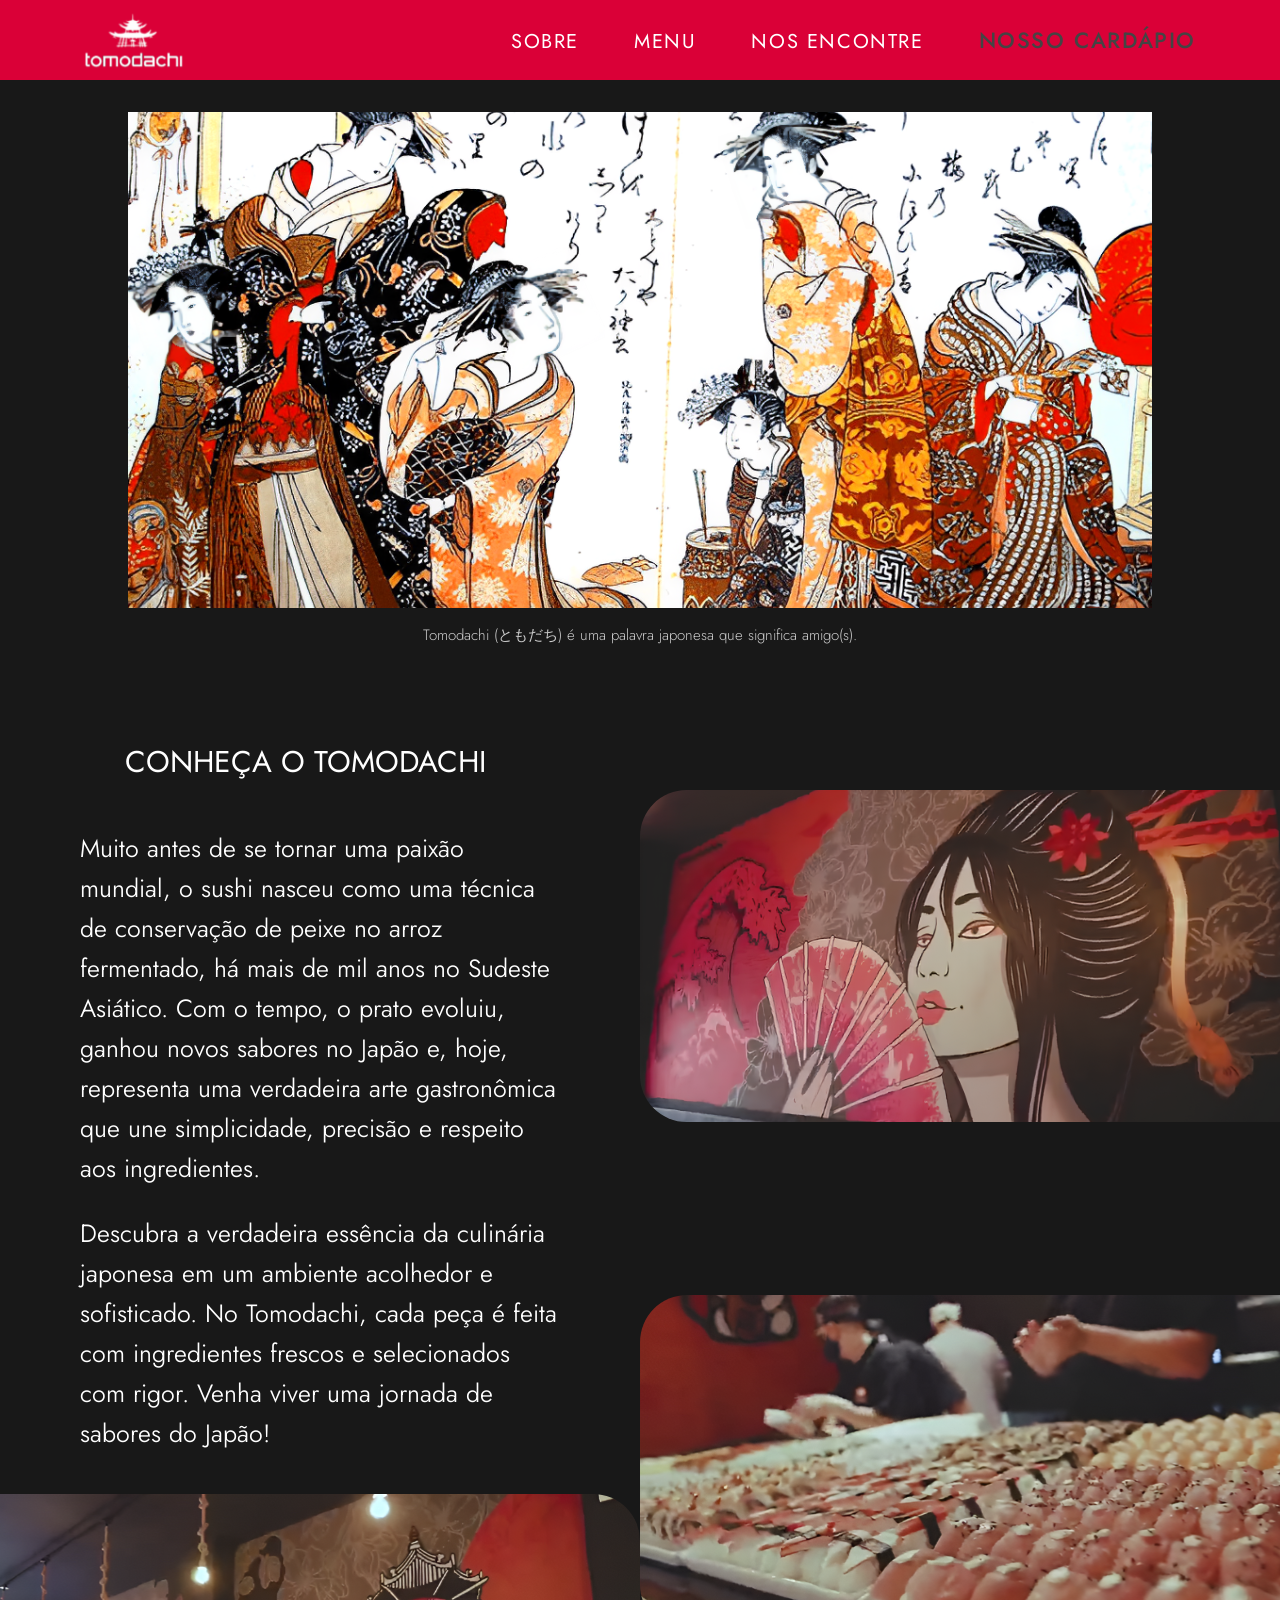
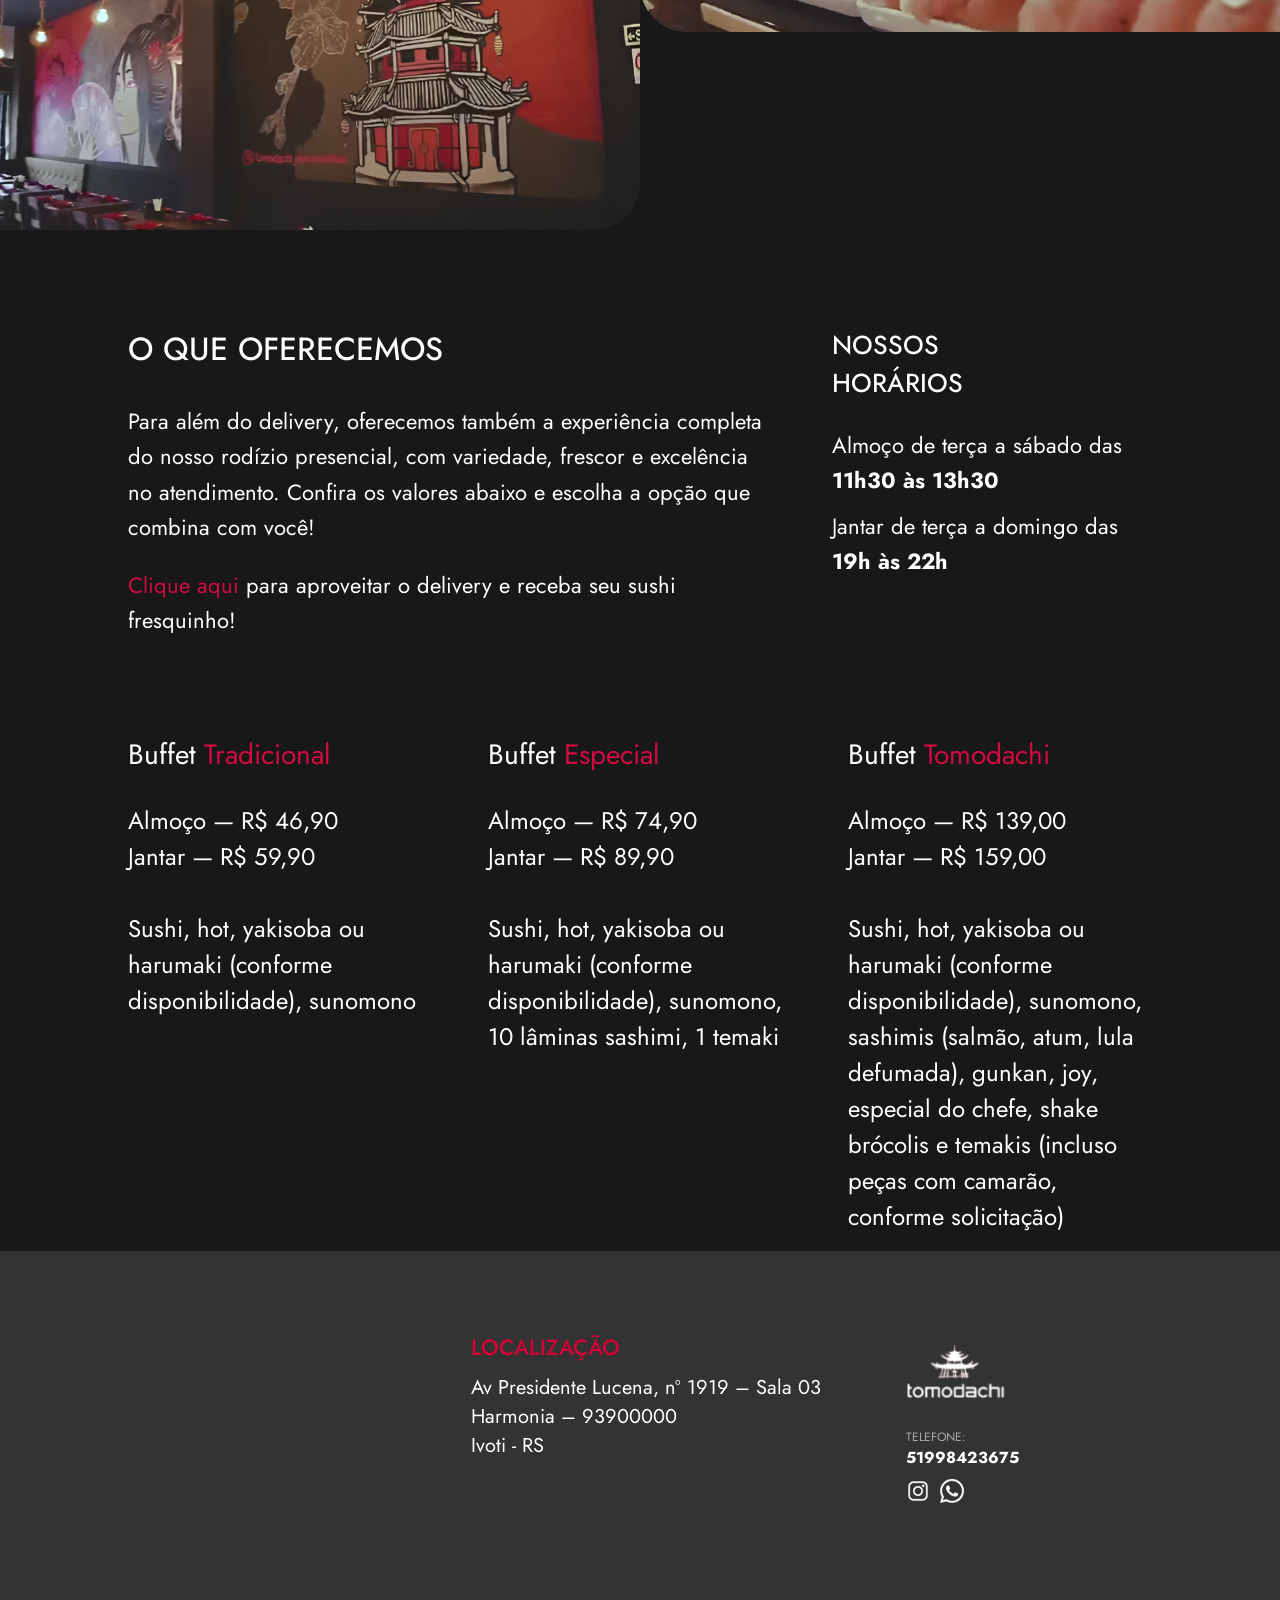
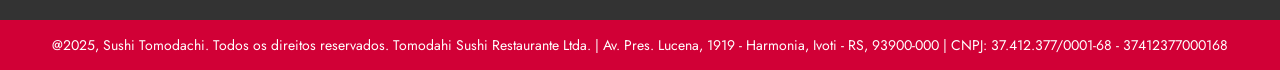
==== index.html @ acf90255 "Add files via upload" ====
<!DOCTYPE html>
<html lang="pt-br">
<head>
  <meta charset="UTF-8">
  <meta name="viewport" content="width=device-width, initial-scale=1.0">
  <title>Tomodachi</title>
  <link rel="stylesheet" href="styles/style.css">
  <link rel="stylesheet" href="styles/header.css">
  <link rel="stylesheet" href="styles/sobre..css">
  <link rel="stylesheet" href="styles/ofertas.css">
  <link rel="stylesheet" href="styles/buffet.css">
  <link rel="stylesheet" href="styles/footer.css">
  <link rel="stylesheet" href="styles/pedidos.css">
</head>

<body>

  <header class="topo">
    <div class="container-topo">
      <img src="assets/Group 1.svg" alt="Logo Tomodachi" class="logo-topo">
      <nav class="menu">
        <a class="menu__item" href="#sobre">SOBRE</a>
        <a class="menu__item" href="#menu">MENU</a>
        <a class="menu__item" href="#contato">NOS ENCONTRE</a>
        <a href="pedidos.html" class="pedido">NOSSO CARDÁPIO</a>
      </nav>
    </div>
  </header>

  <section class="imagem-central">
    <img src="assets/foto_inicial.svg" alt="Arte japonesa tradicional" class="imagem-central__imagem">
    <p class="legenda">Tomodachi (ともだち) é uma palavra japonesa que significa amigo(s).</p>
  </section>


  <section id="sobre" class="sobre">
    <div class="texto">
      <div class="sobre__texto">
        <h2 class="sobre__titulo">CONHEÇA O TOMODACHI</h2>
        <p class="sobre__texto__paragrafo">
          Muito antes de se tornar uma paixão mundial, o sushi nasceu como uma técnica de conservação de peixe
          no arroz fermentado, há mais de mil anos no Sudeste Asiático. Com o tempo, o prato evoluiu, ganhou
          novos sabores no Japão e, hoje, representa uma verdadeira arte gastronômica que une simplicidade,
          precisão e respeito aos ingredientes.
        </p>
        <p class="sobre__texto__paragrafo">
          Descubra a verdadeira essência da culinária japonesa em um ambiente acolhedor e sofisticado. No
          Tomodachi, cada peça é feita com ingredientes frescos e selecionados com rigor. Venha viver uma
          jornada de sabores do Japão!
        </p>
      </div>
      <img src="assets/foto_parede.svg" alt="Arte estrutura japonesa" class="texto__imagem">
    </div>

    <div class="imagens">
      <img src="assets/fotoparedemulher.svg" alt="Arte japonesa na parede" class="imagem-superior">
      <img src="assets/foto__sushi.svg" alt="Sushis sendo preparados" class="imagem-inferior">
    </div>
  </section>

  
  <section id="menu" class="ofertas">
    <div class="ofertas__container">
      <div class="oferecemos">
        <h2 class="ofertas__titulo">O QUE OFERECEMOS</h2>
        <p class="ofertas__texto">
          Para além do delivery, oferecemos também a experiência completa do nosso rodízio presencial, com variedade,
          frescor e excelência no atendimento. Confira os valores abaixo e escolha a opção que combina com você!
        </p>

      <br>
      <p class="ofertas__texto">  <a class="pedidos__introducao__texto__link" href="https://tomodachi.mandarpedido.com/mobile/home">Clique aqui</a> para aproveitar o delivery e receba seu sushi fresquinho!</p>
      </div>

      <div class="horarios">
        <h2 class="horarios__titulo">NOSSOS <br> HORÁRIOS</h2>
        <p class="horarios__texto">Almoço de terça a sábado das <strong>11h30 às 13h30</strong></p>
        <p class="horarios__texto">Jantar de terça a domingo das <strong>19h às 22h</strong></p>
      </div>
    </div>
  </section>

  <section class="section__buffets">
    <div class="buffets">
      <div class="buffet">
        <h3 class="buffet__titulo">Buffet <span class="destaque">Tradicional</span></h3>
        <p>Almoço — R$ 46,90<br>Jantar — R$ 59,90</p>
        <p class="descricao">
          Sushi, hot, yakisoba ou harumaki (conforme disponibilidade), sunomono
        </p>
      </div>

      <div class="buffet">
        <h3>Buffet <span class="destaque">Especial</span></h3>
        <p>Almoço — R$ 74,90<br>Jantar — R$ 89,90</p>
        <p class="descricao">
          Sushi, hot, yakisoba ou harumaki (conforme disponibilidade), sunomono, 10 lâminas sashimi, 1 temaki
        </p>
      </div>

      <div class="buffet">
        <h3>Buffet <span class="destaque">Tomodachi</span></h3>
        <p>Almoço — R$ 139,00<br>Jantar — R$ 159,00</p>
        <p class="descricao">
          Sushi, hot, yakisoba ou harumaki (conforme disponibilidade), sunomono, sashimis (salmão, atum, lula
          defumada), gunkan, joy, especial do chefe, shake brócolis e temakis (incluso peças com camarão, conforme
          solicitação)
        </p>
      </div>
    </div>
  </section>


  <footer id="contato" class="rodape">
    <div class="rodape-conteudo">
      <div class="mapa">
        <iframe src="https://www.google.com/maps/embed?pb=!1m14!1m8!1m3!1d1734.4315145844128!2d-51.163429897600764!3d-29.607667750081077!3m2!1i1024!2i768!4f13.1!3m3!1m2!1s0x9519453d069bb6f5%3A0xdf75c6a33bdf241f!2sTomodachi%20japanese%20food!5e0!3m2!1spt-BR!2sbr!4v1748306210337!5m2!1spt-BR!2sbr" width="291" height="291" style="border:0;" allowfullscreen="" loading="lazy" referrerpolicy="no-referrer-when-downgrade"></iframe>
      </div>

      <div class="endereco">
        <h2><span class="vermelho">LOCALIZAÇÃO</span></h2>
        <p>
          Av Presidente Lucena, nº 1919 – Sala 03<br>
          Harmonia – 93900000<br>
          Ivoti - RS
        </p>
      </div>

      <div class="contato">
        <img src="assets/Group 2-1.svg" alt="Logo Tomodachi" class="logo">
        <p class="telefone-label">TELEFONE:</p>
        <p class="telefone">51998423675</p>
        <div class="icones-sociais">
          <a href="https://www.instagram.com/tomodachijapanesefood/"><img src="assets/instagram-icon 1.svg" alt="Instagram" class="icone"></a>
          <a href=""><img src="assets/whatsapp-white-icon 1.svg" alt="WhatsApp" class="icone"></a>
        </div>
      </div>
    </div>
  </footer>

  <section class="rodape__header">
    <div class="rodape-final">
      <p>
        @2025, Sushi Tomodachi. Todos os direitos reservados.
        Tomodahi Sushi Restaurante Ltda. |
        Av. Pres. Lucena, 1919 - Harmonia, Ivoti - RS, 93900-000 |
        CNPJ: 37.412.377/0001-68 - 37412377000168
      </p>
    </div>
  </section>

  
  <script>
    (function () {
      const links = document.querySelectorAll('a[href^="#"]');
      const header = document.querySelector('header.topo');

      function getHeaderHeight() {
        return header ? header.offsetHeight : 0;
      }

      function smoothScrollTo(targetY, duration) {
        const startY = window.scrollY || window.pageYOffset;
        const distance = targetY - startY;
        const startTime = performance.now();

        function easeInOutCubic(t) {
          return t < 0.5 ? 4 * t * t * t : 1 - Math.pow(-2 * t + 2, 3) / 2;
        }

        function step(now) {
          const elapsed = now - startTime;
          const progress = Math.min(elapsed / duration, 1);
          const eased = easeInOutCubic(progress);
          window.scrollTo(0, startY + distance * eased);
          if (elapsed < duration) requestAnimationFrame(step);
        }

        requestAnimationFrame(step);
      }

      function scrollToHash(hash) {
        const el = document.querySelector(hash);
        if (!el) return;
        const offset = getHeaderHeight() + 8; // 8px de respiro
        const rectTop = el.getBoundingClientRect().top;
        const targetY = rectTop + window.scrollY - offset;
        smoothScrollTo(targetY, 1200); // 1000ms
      }

      links.forEach(link => {
        link.addEventListener('click', (e) => {
          const hash = link.getAttribute('href');
          if (!hash || hash === '#') return;
          e.preventDefault();
          scrollToHash(hash);
          // Atualiza a hash sem pular instantaneamente
          history.pushState(null, '', hash);
        });
      });

      // Se a página abrir com hash na URL, faz scroll suave após carregar
      if (location.hash) {
        window.addEventListener('load', () => scrollToHash(location.hash));
      }
    })();
  </script>

</body>
</html>
---- styles/style.css ----
@import url('https://fonts.googleapis.com/css2?family=Josefin+Sans:ital,wght@0,100..700;1,100..700&family=Jost:ital,wght@0,100..900;1,100..900&family=Krona+One&display=swap');

:root {
   --fonte__principal: "Jost", sans-serif;
   --fonte__secundaria: "Josefin Sans", sans-serif;
}

* {
    margin: 0;
    padding: 0;
}

body {
    background-color: 
    #181818;
    color: white;
    font-family: var(--fonte__principal);
}
---- styles/header.css ----
.topo {
  background-color: #DA0037;
  padding: 10px 20px;
  position: sticky;
  top: 0;
  z-index: 1000;
}

.container-topo {
  display: flex;
  justify-content: space-between;
  align-items: center;
  margin: 0 4em 0 4em;
}

.logo-topo {
  width: 100px;
}

 .menu__item {
  color: white;
  margin-left: 50px;
  text-decoration: none;
  font-weight: 400;
  transition: color 0.3s;
  font-size: 20px;
  font-weight: 400;
  letter-spacing: 0.1rem;
}

.menu a:hover {
  color: black;
}

.pedido {
  color: #444444;
    margin-left: 50px;
  text-decoration: none;
  font-weight: 400;
  transition: color 0.3s;
  font-size: 22px;
  font-weight: 500;
  letter-spacing: 0.1rem;
}


.imagem-central__imagem {
  max-width: 80%;
  height: auto;

  

 
}

.imagem-central {
  text-align: center;
  margin-top: 2em;
}


.legenda {
  color: #ccc;
  font-size: 15px;
  margin-top: 10px;
  text-align: center;
  font-weight: 300;
}
---- styles/sobre..css ----
.sobre {
  display: flex;
  margin: 4em 0 3em 0;
}

.texto {
 
  display: flex;
  flex-direction: column;
}

.sobre__titulo {
  font-size: 30px;
  margin-bottom: 20px;
  font-size: 30px;
  font-weight: 400;
  margin: 1em 0 1.5em 1.5em;

}

.sobre__texto__paragrafo {
  font-size: 25px;
  line-height: 1.6;
  margin-bottom: 16px;
  font-weight: 350;
  margin: 0 2em 1em 0;

}

.sobre__texto {
   margin: 0 2em 1em 5em;
}

.texto__imagem {
  margin-left: 0;
  max-width: 40em;
}

.imagens {
  max-width: 40em;
  display: flex;
  flex-direction: column;
  gap: 10.8em;
  margin-top: 5em;
}
---- styles/ofertas.css ----
.ofertas {
  margin: 6em 8em 1em 8em;
}

.ofertas__container {
  display: flex;
  justify-content: space-between;
  align-items: flex-start;
  gap: 4em;
}

.oferecemos {
  flex: 2;
}

.ofertas__titulo {
  font-size: 32px;
  font-weight: 450;
  margin-bottom: 1em;
}

.ofertas__texto {
  font-size: 22px;
  line-height: 1.6;
  font-weight: 400;
  margin: 0;
}

.horarios {
  flex: 1;
  text-align: left;
}

.horarios__titulo {
  font-size: 26px;
  font-weight: 450;
  margin-bottom: 1em;
}

.horarios__texto {
  font-size: 22px;
  line-height: 1.6;
  font-weight: 400;
  margin: 0 0 10px 0;
}

.horarios__texto strong {
  font-weight: 700;
}
---- styles/buffet.css ----
.section__buffets {
margin: 6em 8em 1em 8em;
}

.buffets {
  display: flex;
  flex-wrap: wrap;
  gap: 3.5em;
  margin-top: 2em;
}

.buffet {
  flex: 1 1 250px;
}

.buffet h3 {
  font-size: 28px;
  font-family: var(--fonte__principal);
  font-weight: 400;
  margin-bottom: 1em;

}

.destaque {
  color: #d10a40;
}

.buffet p {
  font-size: 24px;
  line-height: 1.5;
}

.descricao {
  margin-top: 1.5em;
  font-size: 24px;
}
---- styles/footer.css ----
.rodape {
  background-color: #333;
  color: white;
  padding: 40px 20px 0;
}

.rodape-conteudo {
  display: flex;
  flex-wrap: wrap;
  justify-content: space-around;
  align-items: flex-start;
  gap: 40px;
  text-align: center;
}

.mapa {
 margin: 0 0 2em 5em;
  
}

.endereco, .contato {
  flex: 1 1 200px;
  text-align: left;
  margin: 2em 0 0 2em;
  font-size: 20px;
  font-weight: 400;
}

.endereco h2 {
  color: #d10036;
  font-size: 22px;
  margin-bottom: 10px;
  font-weight: 500;
}

.logo {
  width: 100px;
  margin: 10px 0;
}

.telefone-label {
  font-size: 12px;
  color: #aaa;
  margin-top: 10px;
}

.telefone {
  font-size: 16px;
  font-weight: bold;
  margin-bottom: 10px;
}

.icones-sociais {
  display: flex;
  gap: 10px;
}

.icone {
  width: 24px;
  height: 24px;
}

.rodape-final {
  background-color: #d10036;
  color: white;
  text-align: center;
  padding: 15px 10px;
  font-size: 14px;
  text-decoration: none;
}
---- styles/pedidos.css ----
.pedidos__titulo {
    font-weight: 400;
    text-align: center;
}

.pedidos__introducao {
margin: 11em 10em 10em 10em;
  display: flex;
    justify-content: center;
    gap: 3em;
    flex-direction: column;
}

.pedidos__introducao__texto {
    font-weight: 350;
    font-size: 30px;
    margin: auto;
    text-decoration: none;
   
}

.pedidos__introducao__texto__link {
  text-decoration: none;
  color:#d10a40;
}

.cardapio {
  padding: em 2em;

  color: white;
  text-align: center;
}

.cardapio__titulo {
  font-size: 48px;
  margin-bottom: 1.5em;
  font-family: var(--fonte__secundaria);
  font-weight: 400;
  margin-top: 2.3em;
}

.cardapio__lista {
  display: flex;
  flex-wrap: wrap;
  gap: 2em;
  justify-content: center;
}

.cardapio__item {
  background-color: #1c1c1c;
  border-radius: 12px;
  padding: 1.5em;
  max-width: 225px;

  transition: transform 0.3s ease;
}

.cardapio__item:hover {
  transform: scale(1.05);
}

.cardapio__item img {
  width: 100%;
  border-radius: 8px;
  margin-bottom: 1em;
}

.cardapio__item h3 {
  margin: 0.5em 0;
  font-size: 1em;
  font-weight: 400;
  text-transform: uppercase;

}

.cardapio__item p {
  font-size: 0.95em;
  color: #ccc;
  margin-bottom: 1em;
}


.cardapio__preco {
    font-size: 1.5em;
    font-weight: 400;
}

.botao-ver-mais {
  display: block;
  margin: 2em auto;
  padding: 0.75rem 1.5rem;
  background-color: #e63946;
  color: white;
  border: none;
  font-size: 40px;
  font-family: var(--fonte__secundaria);
  font-weight: 400;
  border-radius: 8px;
  cursor: pointer;
  transition: background-color 0.3s ease;
}

.botao-ver-mais:hover {
  background-color: #d62839;
}

.ver-mais {
  flex-wrap: wrap;
  gap: 1rem;
}

.overlay {
  position: fixed;
  top: 0;
  left: 0;
  width: 100%;
  height: 100%;
  background-color: rgba(20, 20, 20, 0.9);
  display: flex;
  justify-content: center;
  align-items: center;
  z-index: 999;
}

.overlay.hidden {
  display: none;
}

.overlay__content {
  background: #000;
  padding: 2em;
  border-radius: 20px;
  text-align: center;
  width: 320px;
  position: relative;
}

.overlay__fechar {
  position: absolute;
  top: 1em;
  left: 1em;
  background: none;
  border: none;
  color: white;
  font-size: 1.5em;
  cursor: pointer;
}

.overlay__imagem {
  width: 200px;
  margin-bottom: 1em;
}

.overlay__titulo {
  font-size: 1.5em;
  color: white;
  margin-bottom: 0.5em;
}

.overlay__descricao {
  color: #ff4a6c;
  margin-bottom: 1.5em;
}

.overlay__quantidade {
  display: flex;
  justify-content: center;
  align-items: center;
  gap: 1em;
  margin-bottom: 1em;
}

.overlay__quantidade button {
  background-color: #e63946;
  border: none;
  padding: 0.4em 0.8em;
  color: white;
  font-size: 1.3em;
  border-radius: 8px;
  cursor: pointer;
}

.overlay__preco {
  font-size: 1.4em;
  margin-bottom: 1em;
  color: white;
}

.overlay__inserir {
  padding: 0.75em 2em;
  background-color: white;
  color: black;
  border: none;
  border-radius: 8px;
  cursor: pointer;
  font-size: 1.1em;
}
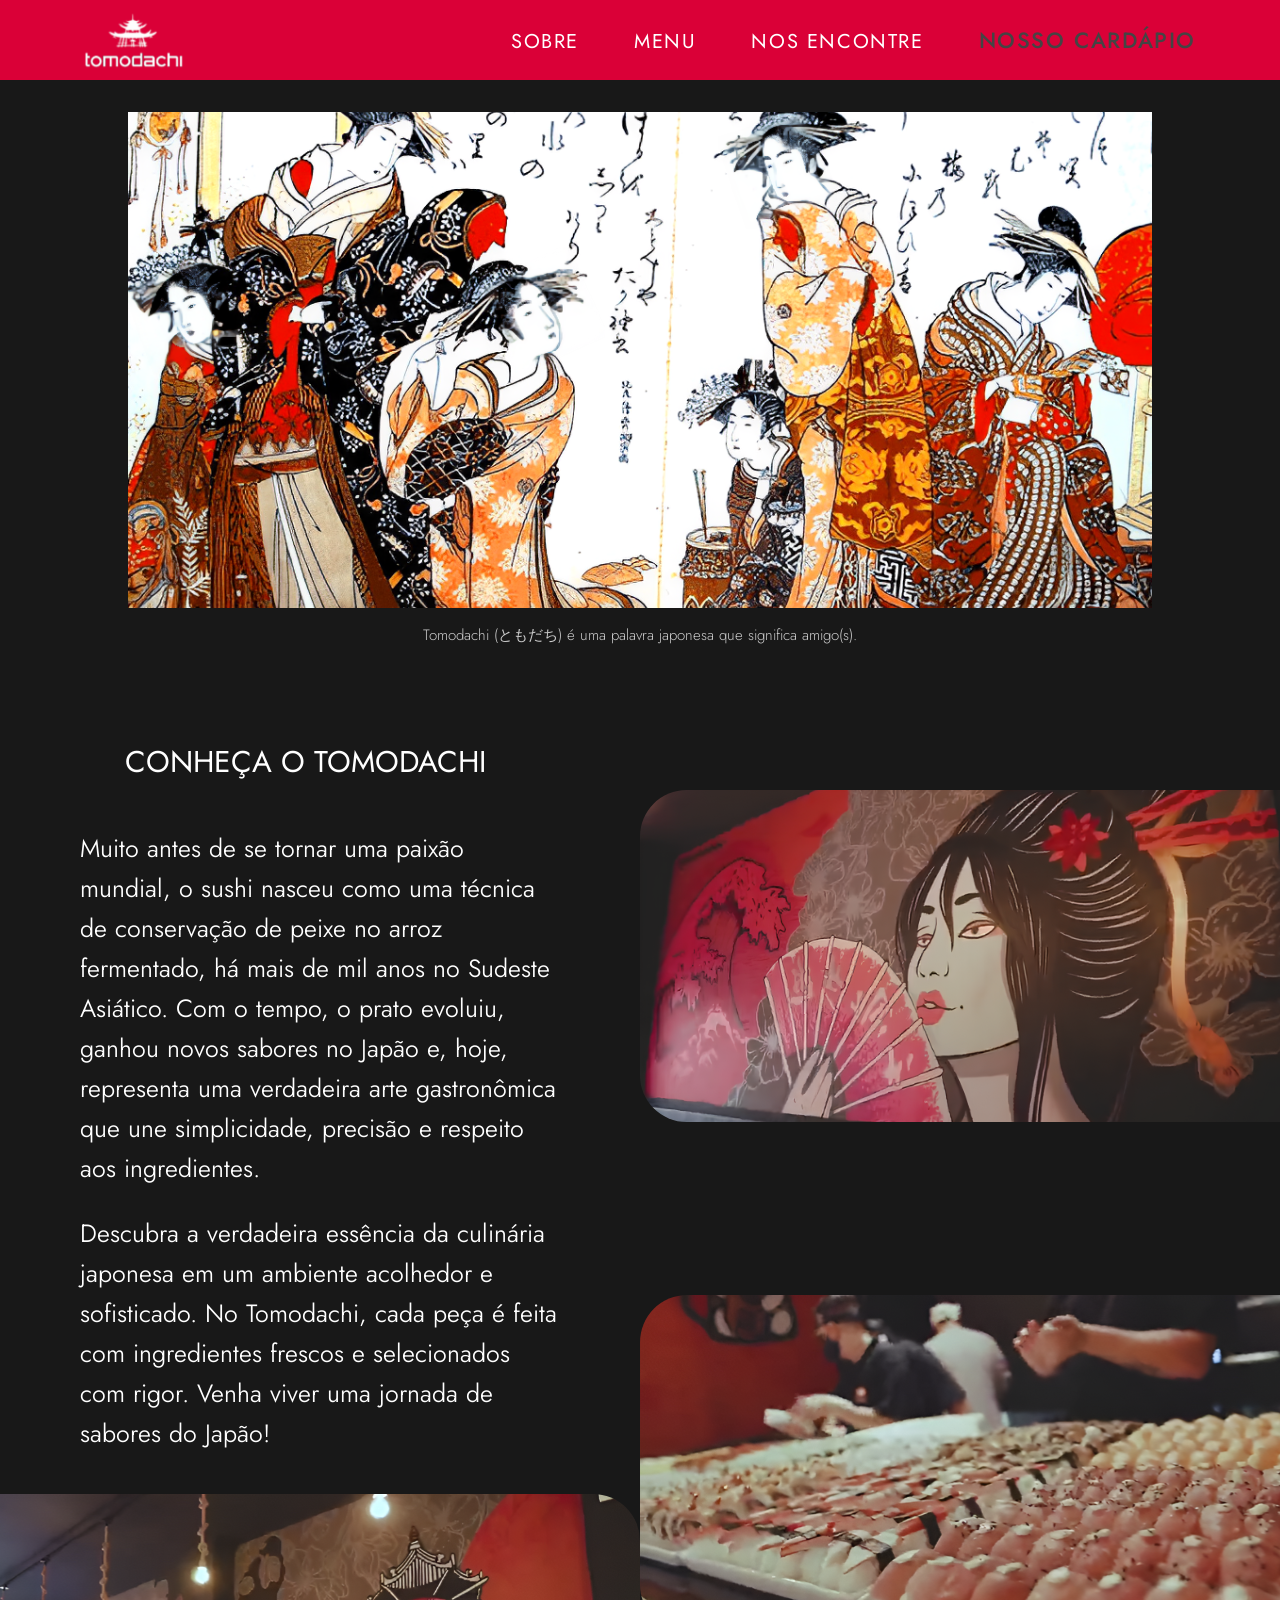
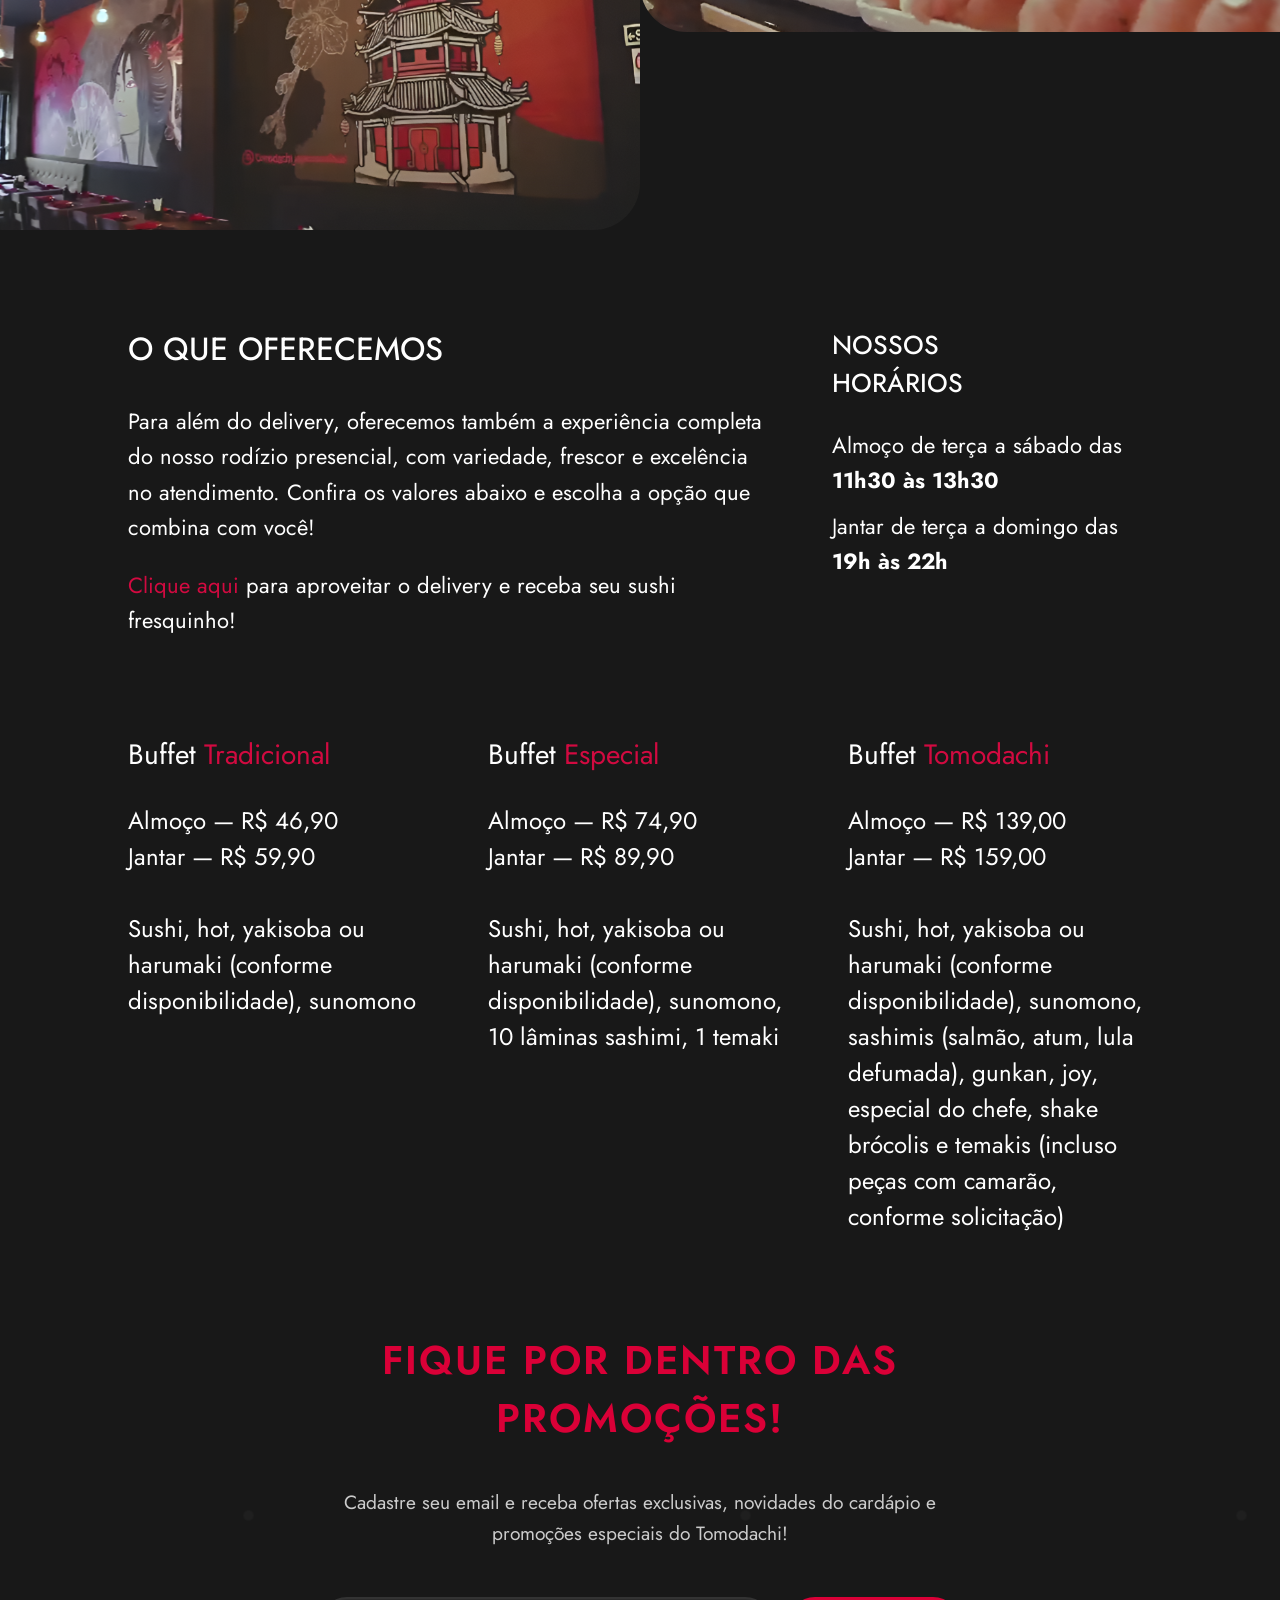
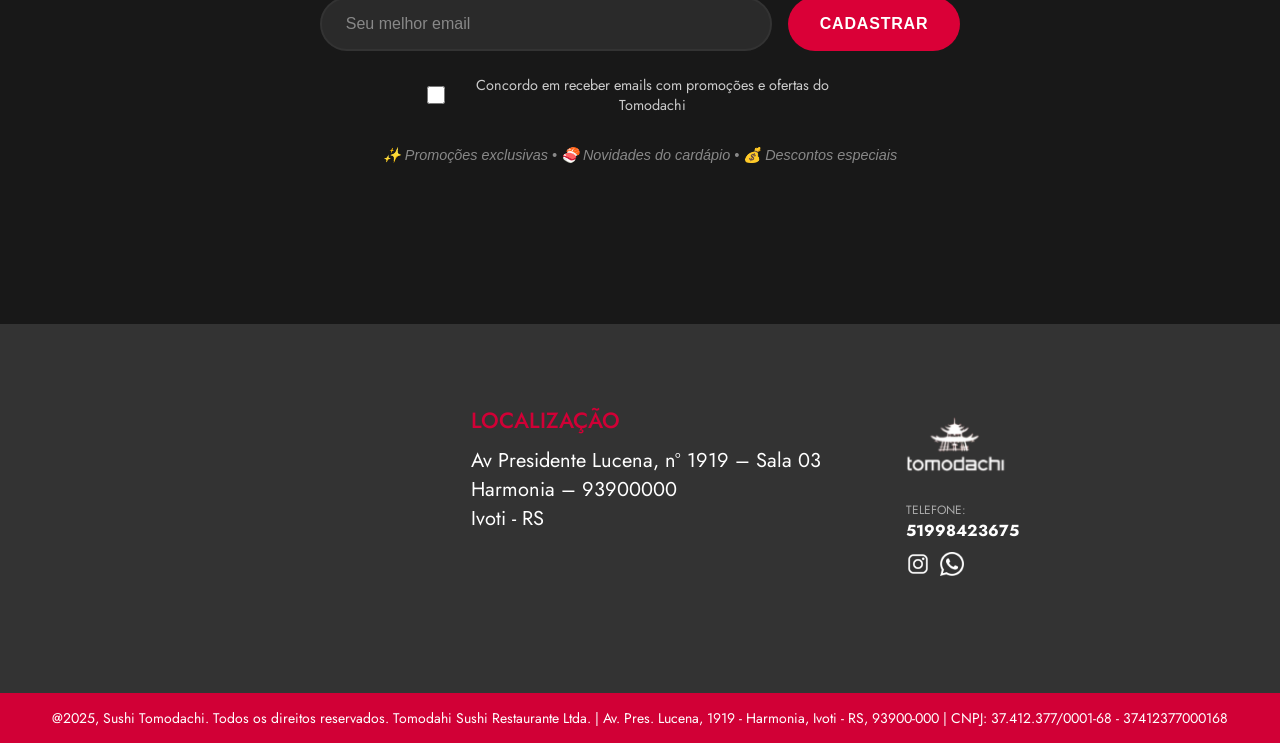
==== commit 94d16745: "Add files via upload" ====
--- a/index.html
+++ b/index.html
@@ -11,6 +11,7 @@
   <link rel="stylesheet" href="styles/buffet.css">
   <link rel="stylesheet" href="styles/footer.css">
   <link rel="stylesheet" href="styles/pedidos.css">
+  <link rel="stylesheet" href="styles/newsletter.css">
 </head>
 
 <body>
@@ -105,6 +106,43 @@
           Sushi, hot, yakisoba ou harumaki (conforme disponibilidade), sunomono, sashimis (salmão, atum, lula
           defumada), gunkan, joy, especial do chefe, shake brócolis e temakis (incluso peças com camarão, conforme
           solicitação)
+        </p>
+      </div>
+    </div>
+  </section>
+
+
+  <section class="newsletter">
+    <div class="newsletter__container">
+      <div class="newsletter__content">
+        <h2 class="newsletter__titulo">FIQUE POR DENTRO DAS PROMOÇÕES!</h2>
+        <p class="newsletter__descricao">
+          Cadastre seu email e receba ofertas exclusivas, novidades do cardápio e promoções especiais do Tomodachi!
+        </p>
+        <form class="newsletter__form" id="newsletterForm">
+          <div class="newsletter__input-group">
+            <input 
+              type="email" 
+              class="newsletter__input" 
+              placeholder="Seu melhor email" 
+              required
+              id="newsletterEmail"
+            >
+            <button type="submit" class="newsletter__button">
+              <span class="newsletter__button-text">CADASTRAR</span>
+            </button>
+          </div>
+          <div class="newsletter__checkbox-group">
+            <label class="newsletter__checkbox-label">
+              <input type="checkbox" class="newsletter__checkbox" required>
+              <span class="newsletter__checkbox-text">
+                Concordo em receber emails com promoções e ofertas do Tomodachi
+              </span>
+            </label>
+          </div>
+        </form>
+        <p class="newsletter__info">
+          ✨ Promoções exclusivas • 🍣 Novidades do cardápio • 💰 Descontos especiais
         </p>
       </div>
     </div>
@@ -204,6 +242,75 @@
         window.addEventListener('load', () => scrollToHash(location.hash));
       }
     })();
+
+    // Funcionalidade da Newsletter
+    document.addEventListener('DOMContentLoaded', function() {
+      const newsletterForm = document.getElementById('newsletterForm');
+      const newsletterEmail = document.getElementById('newsletterEmail');
+      const newsletterButton = document.querySelector('.newsletter__button');
+
+      if (newsletterForm) {
+        newsletterForm.addEventListener('submit', function(e) {
+          e.preventDefault();
+          
+          const email = newsletterEmail.value.trim();
+          const checkbox = document.querySelector('.newsletter__checkbox');
+          
+          // Validação básica
+          if (!email || !isValidEmail(email)) {
+            showMessage('Por favor, insira um email válido.', 'error');
+            return;
+          }
+          
+          if (!checkbox.checked) {
+            showMessage('Por favor, aceite receber emails com promoções.', 'error');
+            return;
+          }
+          
+          // Simula envio (aqui você pode integrar com seu backend)
+          newsletterButton.disabled = true;
+          newsletterButton.innerHTML = '<span class="newsletter__button-text">ENVIANDO...</span>';
+          
+          setTimeout(() => {
+            showMessage('Email cadastrado com sucesso! Você receberá nossas promoções em breve.', 'success');
+            newsletterForm.reset();
+            newsletterButton.disabled = false;
+            newsletterButton.innerHTML = '<span class="newsletter__button-text">CADASTRAR</span>';
+          }, 2000);
+        });
+      }
+      
+      // Validação de email
+      function isValidEmail(email) {
+        const emailRegex = /^[^\s@]+@[^\s@]+\.[^\s@]+$/;
+        return emailRegex.test(email);
+      }
+      
+      // Função para mostrar mensagens
+      function showMessage(message, type) {
+        // Remove mensagens anteriores
+        const existingMessage = document.querySelector('.newsletter__message');
+        if (existingMessage) {
+          existingMessage.remove();
+        }
+        
+        // Cria nova mensagem
+        const messageDiv = document.createElement('div');
+        messageDiv.className = `newsletter__message newsletter__message--${type}`;
+        messageDiv.textContent = message;
+        
+        // Insere após o formulário
+        const form = document.querySelector('.newsletter__form');
+        form.parentNode.insertBefore(messageDiv, form.nextSibling);
+        
+        // Remove a mensagem após 5 segundos
+        setTimeout(() => {
+          if (messageDiv.parentNode) {
+            messageDiv.remove();
+          }
+        }, 5000);
+      }
+    });
   </script>
 
 </body>
--- a/styles/header.css
+++ b/styles/header.css
@@ -65,4 +65,135 @@
   margin-top: 10px;
   text-align: center;
   font-weight: 300;
-}+}
+
+/* Responsividade para tablets (768px - 1024px) */
+@media screen and (max-width: 1024px) {
+  .container-topo {
+    margin: 0 2em 0 2em;
+  }
+  
+  .menu__item {
+    margin-left: 30px;
+    font-size: 18px;
+  }
+  
+  .pedido {
+    margin-left: 30px;
+    font-size: 20px;
+  }
+  
+  .imagem-central__imagem {
+    max-width: 90%;
+  }
+}
+
+/* Responsividade para dispositivos móveis grandes (481px - 767px) */
+@media screen and (max-width: 767px) {
+  .topo {
+    padding: 8px 15px;
+  }
+  
+  .container-topo {
+    margin: 0 1em 0 1em;
+    flex-direction: column;
+    gap: 15px;
+  }
+  
+  .logo-topo {
+    width: 80px;
+  }
+  
+  .menu {
+    display: flex;
+    gap: 20px;
+    flex-wrap: wrap;
+    justify-content: center;
+  }
+  
+  .menu__item {
+    margin-left: 0;
+    font-size: 16px;
+  }
+  
+  .pedido {
+    margin-left: 0;
+    font-size: 18px;
+  }
+  
+  .imagem-central__imagem {
+    max-width: 95%;
+  }
+  
+  .imagem-central {
+    margin-top: 1.5em;
+  }
+}
+
+/* Responsividade para dispositivos móveis pequenos (até 480px) */
+@media screen and (max-width: 480px) {
+  .topo {
+    padding: 6px 10px;
+  }
+  
+  .container-topo {
+    margin: 0 0.5em 0 0.5em;
+    gap: 10px;
+  }
+  
+  .logo-topo {
+    width: 70px;
+  }
+  
+  .menu {
+    gap: 15px;
+  }
+  
+  .menu__item {
+    font-size: 14px;
+  }
+  
+  .pedido {
+    font-size: 16px;
+  }
+  
+  .imagem-central__imagem {
+    max-width: 100%;
+  }
+  
+  .imagem-central {
+    margin-top: 1em;
+  }
+  
+  .legenda {
+    font-size: 13px;
+  }
+}
+
+/* Responsividade para telas muito pequenas (até 320px) */
+@media screen and (max-width: 320px) {
+  .container-topo {
+    margin: 0 0.3em 0 0.3em;
+  }
+  
+  .logo-topo {
+    width: 60px;
+  }
+  
+  .menu {
+    gap: 10px;
+  }
+  
+  .menu__item {
+    font-size: 12px;
+  }
+  
+  .pedido {
+    font-size: 14px;
+  }
+  
+  .legenda {
+    font-size: 12px;
+  }
+}
+
--- a/styles/sobre..css
+++ b/styles/sobre..css
@@ -44,3 +44,128 @@
   margin-top: 5em;
 }
 
+/* Responsividade para tablets (768px - 1024px) */
+@media screen and (max-width: 1024px) {
+  .sobre {
+    margin: 3em 0 2em 0;
+    flex-direction: column;
+    align-items: center;
+  }
+  
+  .sobre__titulo {
+    font-size: 28px;
+    margin: 0.8em 0 1.2em 0;
+    text-align: center;
+  }
+  
+  .sobre__texto__paragrafo {
+    font-size: 22px;
+    margin: 0 1.5em 0.8em 0;
+  }
+  
+  .sobre__texto {
+    margin: 0 1.5em 0.8em 2em;
+  }
+  
+  .texto__imagem {
+    max-width: 35em;
+    margin: 0 auto;
+  }
+  
+  .imagens {
+    max-width: 35em;
+    gap: 8em;
+    margin-top: 3em;
+  }
+}
+
+/* Responsividade para dispositivos móveis grandes (481px - 767px) */
+@media screen and (max-width: 767px) {
+  .sobre {
+    margin: 2em 0 1.5em 0;
+    padding: 0 1em;
+  }
+  
+  .sobre__titulo {
+    font-size: 24px;
+    margin: 0.6em 0 1em 0;
+    text-align: center;
+  }
+  
+  .sobre__texto__paragrafo {
+    font-size: 18px;
+    margin: 0 1em 0.6em 0;
+    text-align: center;
+  }
+  
+  .sobre__texto {
+    margin: 0 1em 0.6em 1em;
+  }
+  
+  .texto__imagem {
+    max-width: 100%;
+    margin: 0 auto;
+  }
+  
+  .imagens {
+    max-width: 100%;
+    gap: 5em;
+    margin-top: 2em;
+  }
+}
+
+/* Responsividade para dispositivos móveis pequenos (até 480px) */
+@media screen and (max-width: 480px) {
+  .sobre {
+    margin: 1.5em 0 1em 0;
+    padding: 0 0.5em;
+  }
+  
+  .sobre__titulo {
+    font-size: 20px;
+    margin: 0.5em 0 0.8em 0;
+  }
+  
+  .sobre__texto__paragrafo {
+    font-size: 16px;
+    margin: 0 0.5em 0.5em 0;
+    line-height: 1.5;
+  }
+  
+  .sobre__texto {
+    margin: 0 0.5em 0.5em 0.5em;
+  }
+  
+  .imagens {
+    gap: 3em;
+    margin-top: 1.5em;
+  }
+}
+
+/* Responsividade para telas muito pequenas (até 320px) */
+@media screen and (max-width: 320px) {
+  .sobre {
+    margin: 1em 0 0.8em 0;
+    padding: 0 0.3em;
+  }
+  
+  .sobre__titulo {
+    font-size: 18px;
+    margin: 0.4em 0 0.6em 0;
+  }
+  
+  .sobre__texto__paragrafo {
+    font-size: 14px;
+    margin: 0 0.3em 0.4em 0;
+  }
+  
+  .sobre__texto {
+    margin: 0 0.3em 0.4em 0.3em;
+  }
+  
+  .imagens {
+    gap: 2em;
+    margin-top: 1em;
+  }
+}
+
--- a/styles/ofertas.css
+++ b/styles/ofertas.css
@@ -47,3 +47,132 @@
 .horarios__texto strong {
   font-weight: 700;
 }
+
+/* Responsividade para tablets (768px - 1024px) */
+@media screen and (max-width: 1024px) {
+  .ofertas {
+    margin: 5em 5em 1em 5em;
+  }
+  
+  .ofertas__container {
+    gap: 3em;
+  }
+  
+  .ofertas__titulo {
+    font-size: 28px;
+  }
+  
+  .ofertas__texto {
+    font-size: 20px;
+  }
+  
+  .horarios__titulo {
+    font-size: 24px;
+  }
+  
+  .horarios__texto {
+    font-size: 20px;
+  }
+}
+
+/* Responsividade para dispositivos móveis grandes (481px - 767px) */
+@media screen and (max-width: 767px) {
+  .ofertas {
+    margin: 4em 3em 1em 3em;
+  }
+  
+  .ofertas__container {
+    flex-direction: column;
+    gap: 2.5em;
+    align-items: center;
+    text-align: center;
+  }
+  
+  .oferecemos {
+    flex: 1;
+    text-align: center;
+  }
+  
+  .ofertas__titulo {
+    font-size: 24px;
+    margin-bottom: 0.8em;
+  }
+  
+  .ofertas__texto {
+    font-size: 18px;
+  }
+  
+  .horarios {
+    flex: 1;
+    text-align: center;
+  }
+  
+  .horarios__titulo {
+    font-size: 20px;
+    margin-bottom: 0.8em;
+  }
+  
+  .horarios__texto {
+    font-size: 18px;
+  }
+}
+
+/* Responsividade para dispositivos móveis pequenos (até 480px) */
+@media screen and (max-width: 480px) {
+  .ofertas {
+    margin: 3em 2em 1em 2em;
+  }
+  
+  .ofertas__container {
+    gap: 2em;
+  }
+  
+  .ofertas__titulo {
+    font-size: 20px;
+    margin-bottom: 0.6em;
+  }
+  
+  .ofertas__texto {
+    font-size: 16px;
+    line-height: 1.5;
+  }
+  
+  .horarios__titulo {
+    font-size: 18px;
+    margin-bottom: 0.6em;
+  }
+  
+  .horarios__texto {
+    font-size: 16px;
+    line-height: 1.5;
+  }
+}
+
+/* Responsividade para telas muito pequenas (até 320px) */
+@media screen and (max-width: 320px) {
+  .ofertas {
+    margin: 2.5em 1.5em 1em 1.5em;
+  }
+  
+  .ofertas__container {
+    gap: 1.5em;
+  }
+  
+  .ofertas__titulo {
+    font-size: 18px;
+    margin-bottom: 0.5em;
+  }
+  
+  .ofertas__texto {
+    font-size: 14px;
+  }
+  
+  .horarios__titulo {
+    font-size: 16px;
+    margin-bottom: 0.5em;
+  }
+  
+  .horarios__texto {
+    font-size: 14px;
+  }
+}
--- a/styles/buffet.css
+++ b/styles/buffet.css
@@ -33,4 +33,130 @@
 .descricao {
   margin-top: 1.5em;
   font-size: 24px;
+}
+
+/* Responsividade para tablets (768px - 1024px) */
+@media screen and (max-width: 1024px) {
+  .section__buffets {
+    margin: 5em 5em 1em 5em;
+  }
+  
+  .buffets {
+    gap: 3em;
+    margin-top: 1.8em;
+  }
+  
+  .buffet {
+    flex: 1 1 220px;
+  }
+  
+  .buffet h3 {
+    font-size: 24px;
+    margin-bottom: 0.8em;
+  }
+  
+  .buffet p {
+    font-size: 20px;
+  }
+  
+  .descricao {
+    margin-top: 1.3em;
+    font-size: 20px;
+  }
+}
+
+/* Responsividade para dispositivos móveis grandes (481px - 767px) */
+@media screen and (max-width: 767px) {
+  .section__buffets {
+    margin: 4em 3em 1em 3em;
+  }
+  
+  .buffets {
+    gap: 2.5em;
+    margin-top: 1.5em;
+    justify-content: center;
+  }
+  
+  .buffet {
+    flex: 1 1 200px;
+    text-align: center;
+  }
+  
+  .buffet h3 {
+    font-size: 20px;
+    margin-bottom: 0.7em;
+  }
+  
+  .buffet p {
+    font-size: 18px;
+    line-height: 1.4;
+  }
+  
+  .descricao {
+    margin-top: 1.2em;
+    font-size: 18px;
+  }
+}
+
+/* Responsividade para dispositivos móveis pequenos (até 480px) */
+@media screen and (max-width: 480px) {
+  .section__buffets {
+    margin: 3em 2em 1em 2em;
+  }
+  
+  .buffets {
+    gap: 2em;
+    margin-top: 1.2em;
+  }
+  
+  .buffet {
+    flex: 1 1 100%;
+    margin-bottom: 1em;
+  }
+  
+  .buffet h3 {
+    font-size: 18px;
+    margin-bottom: 0.6em;
+  }
+  
+  .buffet p {
+    font-size: 16px;
+    line-height: 1.4;
+  }
+  
+  .descricao {
+    margin-top: 1em;
+    font-size: 16px;
+  }
+}
+
+/* Responsividade para telas muito pequenas (até 320px) */
+@media screen and (max-width: 320px) {
+  .section__buffets {
+    margin: 2.5em 1.5em 1em 1.5em;
+  }
+  
+  .buffets {
+    gap: 1.5em;
+    margin-top: 1em;
+  }
+  
+  .buffet {
+    margin-bottom: 0.8em;
+  }
+  
+  .buffet h3 {
+    font-size: 16px;
+    margin-bottom: 0.5em;
+  }
+  
+  .buffet p {
+    font-size: 14px;
+    line-height: 1.3;
+  }
+  
+  .descricao {
+    margin-top: 0.8em;
+    font-size: 14px;
+  }
 }
--- a/styles/footer.css
+++ b/styles/footer.css
@@ -2,6 +2,7 @@
   background-color: #333;
   color: white;
   padding: 40px 20px 0;
+  margin-top: 10em;
 }
 
 .rodape-conteudo {
@@ -68,3 +69,141 @@
   font-size: 14px;
   text-decoration: none;
 }
+
+/* Responsividade para tablets (768px - 1024px) */
+@media screen and (max-width: 1024px) {
+  .rodape {
+    margin-top: 8em;
+    padding: 30px 15px 0;
+  }
+  
+  .rodape-conteudo {
+    gap: 30px;
+  }
+  
+  .mapa {
+    margin: 0 0 1.5em 3em;
+  }
+  
+  .endereco, .contato {
+    margin: 1.5em 0 0 1.5em;
+    font-size: 18px;
+  }
+  
+  .endereco h2 {
+    font-size: 20px;
+  }
+  
+  .logo {
+    width: 90px;
+  }
+}
+
+/* Responsividade para dispositivos móveis grandes (481px - 767px) */
+@media screen and (max-width: 767px) {
+  .rodape {
+    margin-top: 6em;
+    padding: 25px 10px 0;
+  }
+  
+  .rodape-conteudo {
+    flex-direction: column;
+    gap: 25px;
+    align-items: center;
+  }
+  
+  .mapa {
+    margin: 0 0 1em 0;
+    text-align: center;
+  }
+  
+  .endereco, .contato {
+    margin: 1em 0 0 0;
+    font-size: 16px;
+    text-align: center;
+    flex: 1 1 100%;
+  }
+  
+  .endereco h2 {
+    font-size: 18px;
+  }
+  
+  .logo {
+    width: 80px;
+  }
+  
+  .icones-sociais {
+    justify-content: center;
+  }
+}
+
+/* Responsividade para dispositivos móveis pequenos (até 480px) */
+@media screen and (max-width: 480px) {
+  .rodape {
+    margin-top: 4em;
+    padding: 20px 8px 0;
+  }
+  
+  .rodape-conteudo {
+    gap: 20px;
+  }
+  
+  .mapa {
+    margin: 0 0 0.8em 0;
+  }
+  
+  .endereco, .contato {
+    margin: 0.8em 0 0 0;
+    font-size: 14px;
+  }
+  
+  .endereco h2 {
+    font-size: 16px;
+  }
+  
+  .logo {
+    width: 70px;
+  }
+  
+  .telefone {
+    font-size: 14px;
+  }
+  
+  .rodape-final {
+    padding: 12px 8px;
+    font-size: 12px;
+  }
+}
+
+/* Responsividade para telas muito pequenas (até 320px) */
+@media screen and (max-width: 320px) {
+  .rodape {
+    margin-top: 3em;
+    padding: 15px 5px 0;
+  }
+  
+  .rodape-conteudo {
+    gap: 15px;
+  }
+  
+  .endereco, .contato {
+    font-size: 12px;
+  }
+  
+  .endereco h2 {
+    font-size: 14px;
+  }
+  
+  .logo {
+    width: 60px;
+  }
+  
+  .telefone {
+    font-size: 12px;
+  }
+  
+  .rodape-final {
+    padding: 10px 5px;
+    font-size: 11px;
+  }
+}
--- a/styles/pedidos.css
+++ b/styles/pedidos.css
@@ -194,4 +194,250 @@
   border-radius: 8px;
   cursor: pointer;
   font-size: 1.1em;
+}
+
+/* Responsividade para tablets (768px - 1024px) */
+@media screen and (max-width: 1024px) {
+  .pedidos__introducao {
+    margin: 8em 6em 8em 6em;
+    gap: 2.5em;
+  }
+  
+  .pedidos__introducao__texto {
+    font-size: 26px;
+  }
+  
+  .cardapio__titulo {
+    font-size: 40px;
+    margin-top: 2em;
+  }
+  
+  .cardapio__lista {
+    gap: 1.5em;
+  }
+  
+  .cardapio__item {
+    max-width: 200px;
+    padding: 1.2em;
+  }
+  
+  .botao-ver-mais {
+    font-size: 32px;
+    padding: 0.6rem 1.2rem;
+  }
+  
+  .overlay__content {
+    width: 300px;
+    padding: 1.8em;
+  }
+  
+  .overlay__imagem {
+    width: 180px;
+  }
+}
+
+/* Responsividade para dispositivos móveis grandes (481px - 767px) */
+@media screen and (max-width: 767px) {
+  .pedidos__introducao {
+    margin: 6em 3em 6em 3em;
+    gap: 2em;
+  }
+  
+  .pedidos__introducao__texto {
+    font-size: 22px;
+  }
+  
+  .cardapio__titulo {
+    font-size: 32px;
+    margin-top: 1.5em;
+    margin-bottom: 1.2em;
+  }
+  
+  .cardapio__lista {
+    gap: 1.2em;
+  }
+  
+  .cardapio__item {
+    max-width: 180px;
+    padding: 1em;
+  }
+  
+  .cardapio__item h3 {
+    font-size: 0.9em;
+  }
+  
+  .cardapio__item p {
+    font-size: 0.85em;
+  }
+  
+  .cardapio__preco {
+    font-size: 1.3em;
+  }
+  
+  .botao-ver-mais {
+    font-size: 28px;
+    padding: 0.5rem 1rem;
+    margin: 1.5em auto;
+  }
+  
+  .overlay__content {
+    width: 280px;
+    padding: 1.5em;
+  }
+  
+  .overlay__imagem {
+    width: 160px;
+  }
+  
+  .overlay__titulo {
+    font-size: 1.3em;
+  }
+  
+  .overlay__descricao {
+    font-size: 0.9em;
+  }
+}
+
+/* Responsividade para dispositivos móveis pequenos (até 480px) */
+@media screen and (max-width: 480px) {
+  .pedidos__introducao {
+    margin: 4em 1.5em 4em 1.5em;
+    gap: 1.5em;
+  }
+  
+  .pedidos__introducao__texto {
+    font-size: 18px;
+  }
+  
+  .cardapio__titulo {
+    font-size: 24px;
+    margin-top: 1em;
+    margin-bottom: 1em;
+  }
+  
+  .cardapio__lista {
+    gap: 1em;
+  }
+  
+  .cardapio__item {
+    max-width: 150px;
+    padding: 0.8em;
+  }
+  
+  .cardapio__item h3 {
+    font-size: 0.8em;
+  }
+  
+  .cardapio__item p {
+    font-size: 0.75em;
+  }
+  
+  .cardapio__preco {
+    font-size: 1.1em;
+  }
+  
+  .botao-ver-mais {
+    font-size: 24px;
+    padding: 0.4rem 0.8rem;
+    margin: 1.2em auto;
+  }
+  
+  .overlay__content {
+    width: 260px;
+    padding: 1.2em;
+  }
+  
+  .overlay__imagem {
+    width: 140px;
+  }
+  
+  .overlay__titulo {
+    font-size: 1.1em;
+  }
+  
+  .overlay__descricao {
+    font-size: 0.8em;
+  }
+  
+  .overlay__quantidade button {
+    padding: 0.3em 0.6em;
+    font-size: 1.1em;
+  }
+  
+  .overlay__inserir {
+    padding: 0.6em 1.5em;
+    font-size: 1em;
+  }
+}
+
+/* Responsividade para telas muito pequenas (até 320px) */
+@media screen and (max-width: 320px) {
+  .pedidos__introducao {
+    margin: 3em 1em 3em 1em;
+    gap: 1em;
+  }
+  
+  .pedidos__introducao__texto {
+    font-size: 16px;
+  }
+  
+  .cardapio__titulo {
+    font-size: 20px;
+    margin-top: 0.8em;
+    margin-bottom: 0.8em;
+  }
+  
+  .cardapio__lista {
+    gap: 0.8em;
+  }
+  
+  .cardapio__item {
+    max-width: 130px;
+    padding: 0.6em;
+  }
+  
+  .cardapio__item h3 {
+    font-size: 0.7em;
+  }
+  
+  .cardapio__item p {
+    font-size: 0.65em;
+  }
+  
+  .cardapio__preco {
+    font-size: 1em;
+  }
+  
+  .botao-ver-mais {
+    font-size: 20px;
+    padding: 0.3rem 0.6rem;
+    margin: 1em auto;
+  }
+  
+  .overlay__content {
+    width: 240px;
+    padding: 1em;
+  }
+  
+  .overlay__imagem {
+    width: 120px;
+  }
+  
+  .overlay__titulo {
+    font-size: 1em;
+  }
+  
+  .overlay__descricao {
+    font-size: 0.7em;
+  }
+  
+  .overlay__quantidade button {
+    padding: 0.25em 0.5em;
+    font-size: 1em;
+  }
+  
+  .overlay__inserir {
+    padding: 0.5em 1.2em;
+    font-size: 0.9em;
+  }
 }
--- a/styles/newsletter.css
+++ b/styles/newsletter.css
@@ -0,0 +1,370 @@
+.newsletter {
+  background-color: #181818;
+  padding: 4em 0 0 0;
+  margin: 2em 0 0 0;
+  position: relative;
+  overflow: hidden;
+}
+
+.newsletter::before {
+  content: '';
+  position: absolute;
+  top: 0;
+  left: 0;
+  right: 0;
+  bottom: 0;
+  background: url('data:image/svg+xml,<svg xmlns="http://www.w3.org/2000/svg" viewBox="0 0 100 100"><defs><pattern id="grain" width="100" height="100" patternUnits="userSpaceOnUse"><circle cx="50" cy="50" r="1" fill="%23ffffff" opacity="0.03"/></pattern></defs><rect width="100" height="100" fill="url(%23grain)"/></svg>');
+  pointer-events: none;
+}
+
+.newsletter__container {
+  max-width: 1200px;
+  margin: 0 auto;
+  padding: 0 2em;
+  position: relative;
+  z-index: 1;
+}
+
+.newsletter__content {
+  text-align: center;
+  max-width: 800px;
+  margin: 0 auto;
+}
+
+.newsletter__titulo {
+  font-size: 2.5em;
+  font-weight: 600;
+  color: #DA0037;
+  margin-bottom: 1em;
+  text-transform: uppercase;
+  letter-spacing: 0.05em;
+}
+
+.newsletter__descricao {
+  font-size: 1.2em;
+  color: #cccccc;
+  margin-bottom: 2.5em;
+  line-height: 1.6;
+  max-width: 600px;
+  margin-left: auto;
+  margin-right: auto;
+}
+
+.newsletter__form {
+  margin-bottom: 2em;
+}
+
+.newsletter__input-group {
+  display: flex;
+  gap: 1em;
+  margin-bottom: 1.5em;
+  justify-content: center;
+  flex-wrap: wrap;
+}
+
+.newsletter__input {
+  flex: 1;
+  min-width: 300px;
+  max-width: 400px;
+  padding: 1em 1.5em;
+  border: 2px solid #333;
+  border-radius: 50px;
+  background-color: #2a2a2a;
+  color: #ffffff;
+  font-size: 1em;
+  transition: all 0.3s ease;
+  outline: none;
+}
+
+.newsletter__input::placeholder {
+  color: #888;
+}
+
+.newsletter__input:focus {
+  border-color: #DA0037;
+  background-color: #333;
+  box-shadow: 0 0 20px rgba(218, 0, 55, 0.3);
+}
+
+.newsletter__button {
+  background-color: #DA0037;
+  color: white;
+  border: none;
+  padding: 1em 2em;
+  border-radius: 50px;
+  font-size: 1em;
+  font-weight: 600;
+  cursor: pointer;
+  transition: all 0.3s ease;
+  text-transform: uppercase;
+  letter-spacing: 0.05em;
+  min-width: 150px;
+  position: relative;
+  overflow: hidden;
+}
+
+.newsletter__button::before {
+  content: '';
+  position: absolute;
+  top: 0;
+  left: -100%;
+  width: 100%;
+  height: 100%;
+  background: rgba(255, 255, 255, 0.2);
+  transition: left 0.5s;
+}
+
+
+
+.newsletter__button:hover {
+  
+
+  background-color: #b80030;
+}
+
+.newsletter__button:active {
+  transform: translateY(0);
+}
+
+.newsletter__checkbox-group {
+  margin-bottom: 1.5em;
+}
+
+.newsletter__checkbox-label {
+  display: flex;
+  align-items: center;
+  justify-content: center;
+  gap: 0.5em;
+  cursor: pointer;
+  color: #cccccc;
+  font-size: 0.9em;
+  line-height: 1.4;
+}
+
+.newsletter__checkbox {
+  width: 18px;
+  height: 18px;
+  accent-color: #DA0037;
+  cursor: pointer;
+}
+
+.newsletter__checkbox-text {
+  max-width: 400px;
+}
+
+.newsletter__info {
+  color: #888;
+  font-size: 0.9em;
+  font-style: italic;
+  margin-top: 1em;
+}
+
+/* Responsividade para tablets (768px - 1024px) */
+@media screen and (max-width: 1024px) {
+  .newsletter {
+    padding: 3.5em 0;
+    margin: 1.5em 0;
+  }
+  
+  .newsletter__container {
+    padding: 0 1.5em;
+  }
+  
+  .newsletter__titulo {
+    font-size: 2.2em;
+  }
+  
+  .newsletter__descricao {
+    font-size: 1.1em;
+    margin-bottom: 2em;
+  }
+  
+  .newsletter__input {
+    min-width: 280px;
+    max-width: 350px;
+  }
+}
+
+/* Responsividade para dispositivos móveis grandes (481px - 767px) */
+@media screen and (max-width: 767px) {
+  .newsletter {
+    padding: 3em 0;
+    margin: 1em 0;
+  }
+  
+  .newsletter__container {
+    padding: 0 1em;
+  }
+  
+  .newsletter__titulo {
+    font-size: 1.8em;
+    margin-bottom: 0.8em;
+  }
+  
+  .newsletter__descricao {
+    font-size: 1em;
+    margin-bottom: 1.8em;
+  }
+  
+  .newsletter__input-group {
+    flex-direction: column;
+    align-items: center;
+    gap: 1em;
+  }
+  
+  .newsletter__input {
+    min-width: 100%;
+    max-width: 100%;
+    width: 100%;
+  }
+  
+  .newsletter__button {
+    width: 100%;
+    max-width: 300px;
+  }
+  
+  .newsletter__checkbox-label {
+    text-align: center;
+    padding: 0 1em;
+  }
+}
+
+/* Responsividade para dispositivos móveis pequenos (até 480px) */
+@media screen and (max-width: 480px) {
+  .newsletter {
+    padding: 2.5em 0;
+  }
+  
+  .newsletter__titulo {
+    font-size: 1.5em;
+    margin-bottom: 0.6em;
+  }
+  
+  .newsletter__descricao {
+    font-size: 0.9em;
+    margin-bottom: 1.5em;
+  }
+  
+  .newsletter__input {
+    padding: 0.8em 1.2em;
+    font-size: 0.9em;
+  }
+  
+  .newsletter__button {
+    padding: 0.8em 1.5em;
+    font-size: 0.9em;
+    max-width: 250px;
+  }
+  
+  .newsletter__checkbox-label {
+    font-size: 0.8em;
+    padding: 0 0.5em;
+  }
+  
+  .newsletter__info {
+    font-size: 0.8em;
+  }
+}
+
+/* Responsividade para telas muito pequenas (até 320px) */
+@media screen and (max-width: 320px) {
+  .newsletter {
+    padding: 2em 0;
+  }
+  
+  .newsletter__titulo {
+    font-size: 1.3em;
+  }
+  
+  .newsletter__descricao {
+    font-size: 0.85em;
+  }
+  
+  .newsletter__input {
+    padding: 0.7em 1em;
+    font-size: 0.85em;
+  }
+  
+  .newsletter__button {
+    padding: 0.7em 1.2em;
+    font-size: 0.85em;
+    max-width: 200px;
+  }
+  
+  .newsletter__checkbox-label {
+    font-size: 0.75em;
+  }
+  
+  .newsletter__info {
+    font-size: 0.75em;
+  }
+}
+
+/* Animações */
+@keyframes fadeInUp {
+  from {
+    opacity: 0;
+    transform: translateY(30px);
+  }
+  to {
+    opacity: 1;
+    transform: translateY(0);
+  }
+}
+
+.newsletter__content {
+  animation: fadeInUp 0.8s ease-out;
+}
+
+.newsletter__input,
+.newsletter__button {
+  animation: fadeInUp 0.8s ease-out 0.2s both;
+}
+
+.newsletter__checkbox-group {
+  animation: fadeInUp 0.8s ease-out 0.4s both;
+}
+
+.newsletter__info {
+  animation: fadeInUp 0.8s ease-out 0.6s both;
+}
+
+/* Estilos para mensagens de feedback */
+.newsletter__message {
+  padding: 1em 1.5em;
+  border-radius: 8px;
+  margin: 1em auto;
+  max-width: 500px;
+  text-align: center;
+  font-weight: 500;
+  animation: fadeInUp 0.5s ease-out;
+}
+
+.newsletter__message--success {
+  background-color: rgba(76, 175, 80, 0.1);
+  border: 2px solid #4CAF50;
+  color: #4CAF50;
+}
+
+.newsletter__message--error {
+  background-color: rgba(244, 67, 54, 0.1);
+  border: 2px solid #F44336;
+  color: #F44336;
+}
+
+/* Responsividade para mensagens */
+@media screen and (max-width: 767px) {
+  .newsletter__message {
+    margin: 0.8em auto;
+    padding: 0.8em 1.2em;
+    font-size: 0.9em;
+  }
+}
+
+@media screen and (max-width: 480px) {
+  .newsletter__message {
+    margin: 0.6em auto;
+    padding: 0.6em 1em;
+    font-size: 0.85em;
+  }
+}
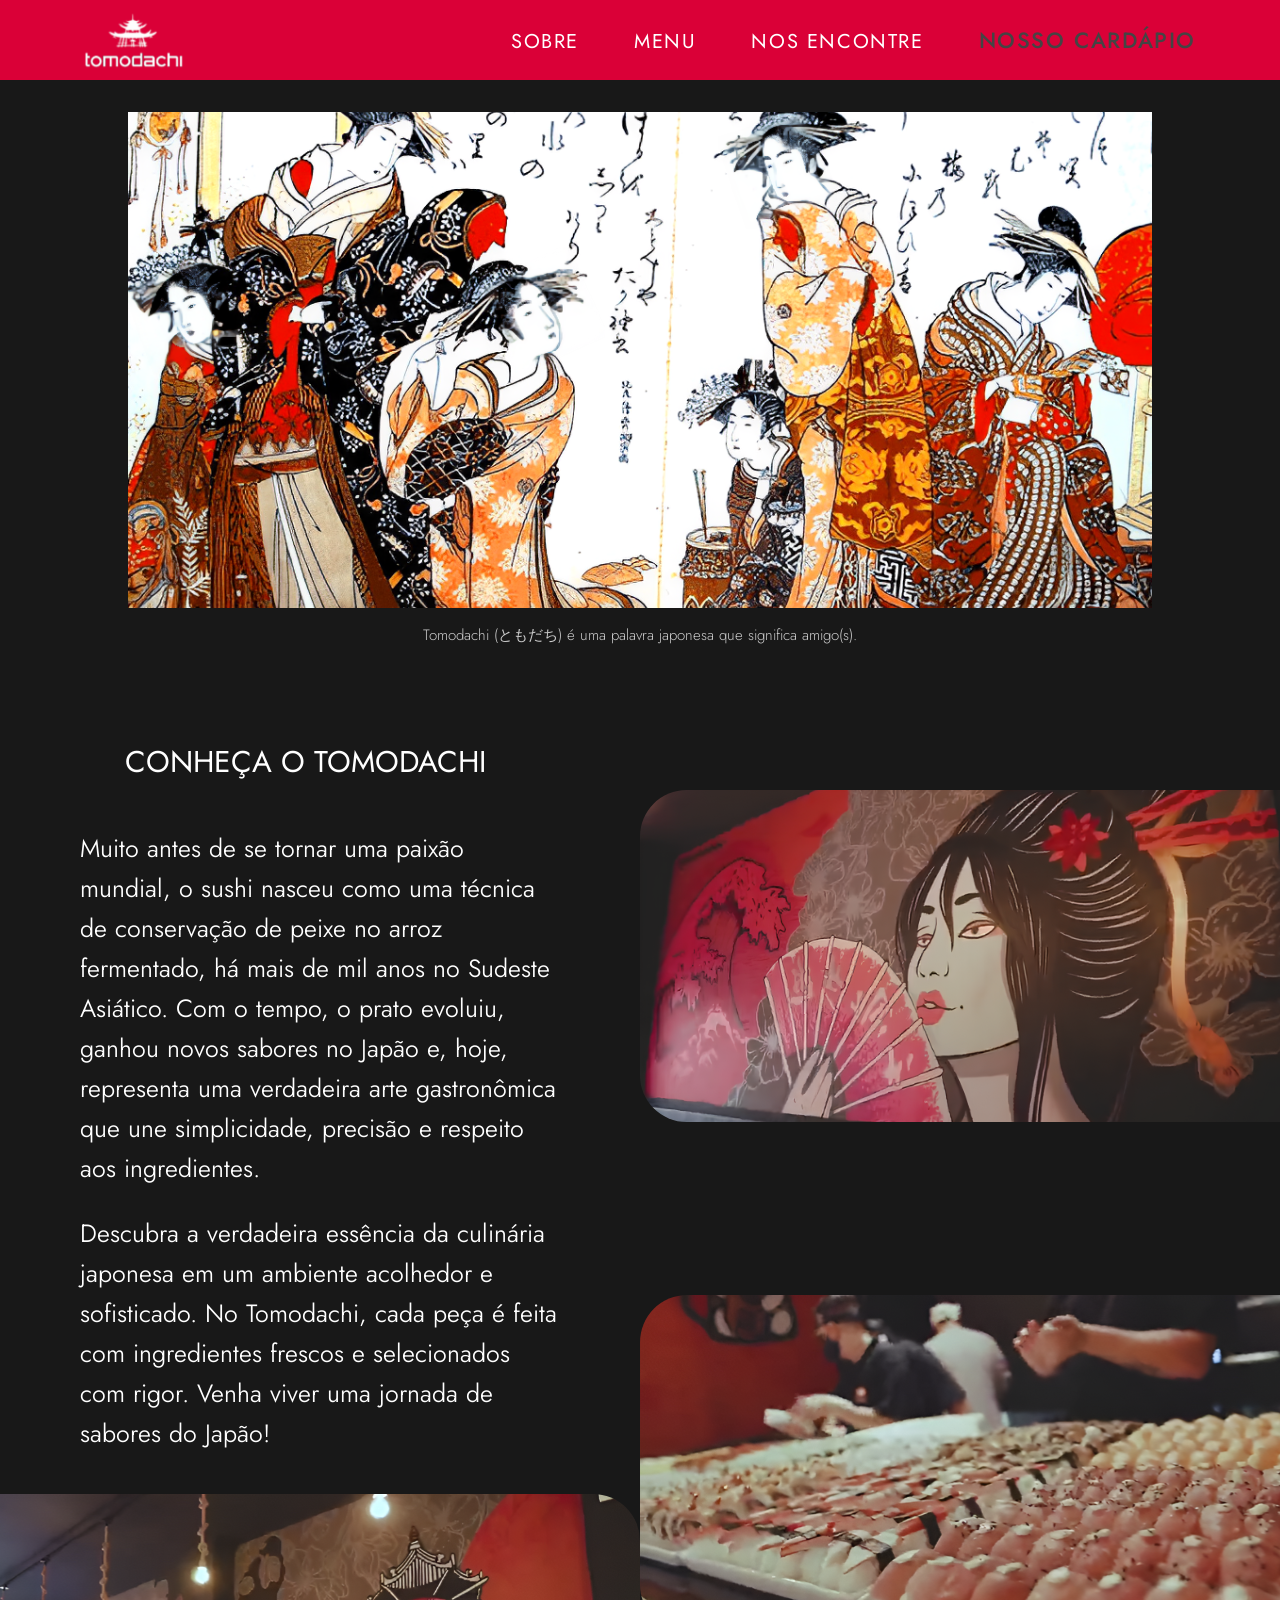
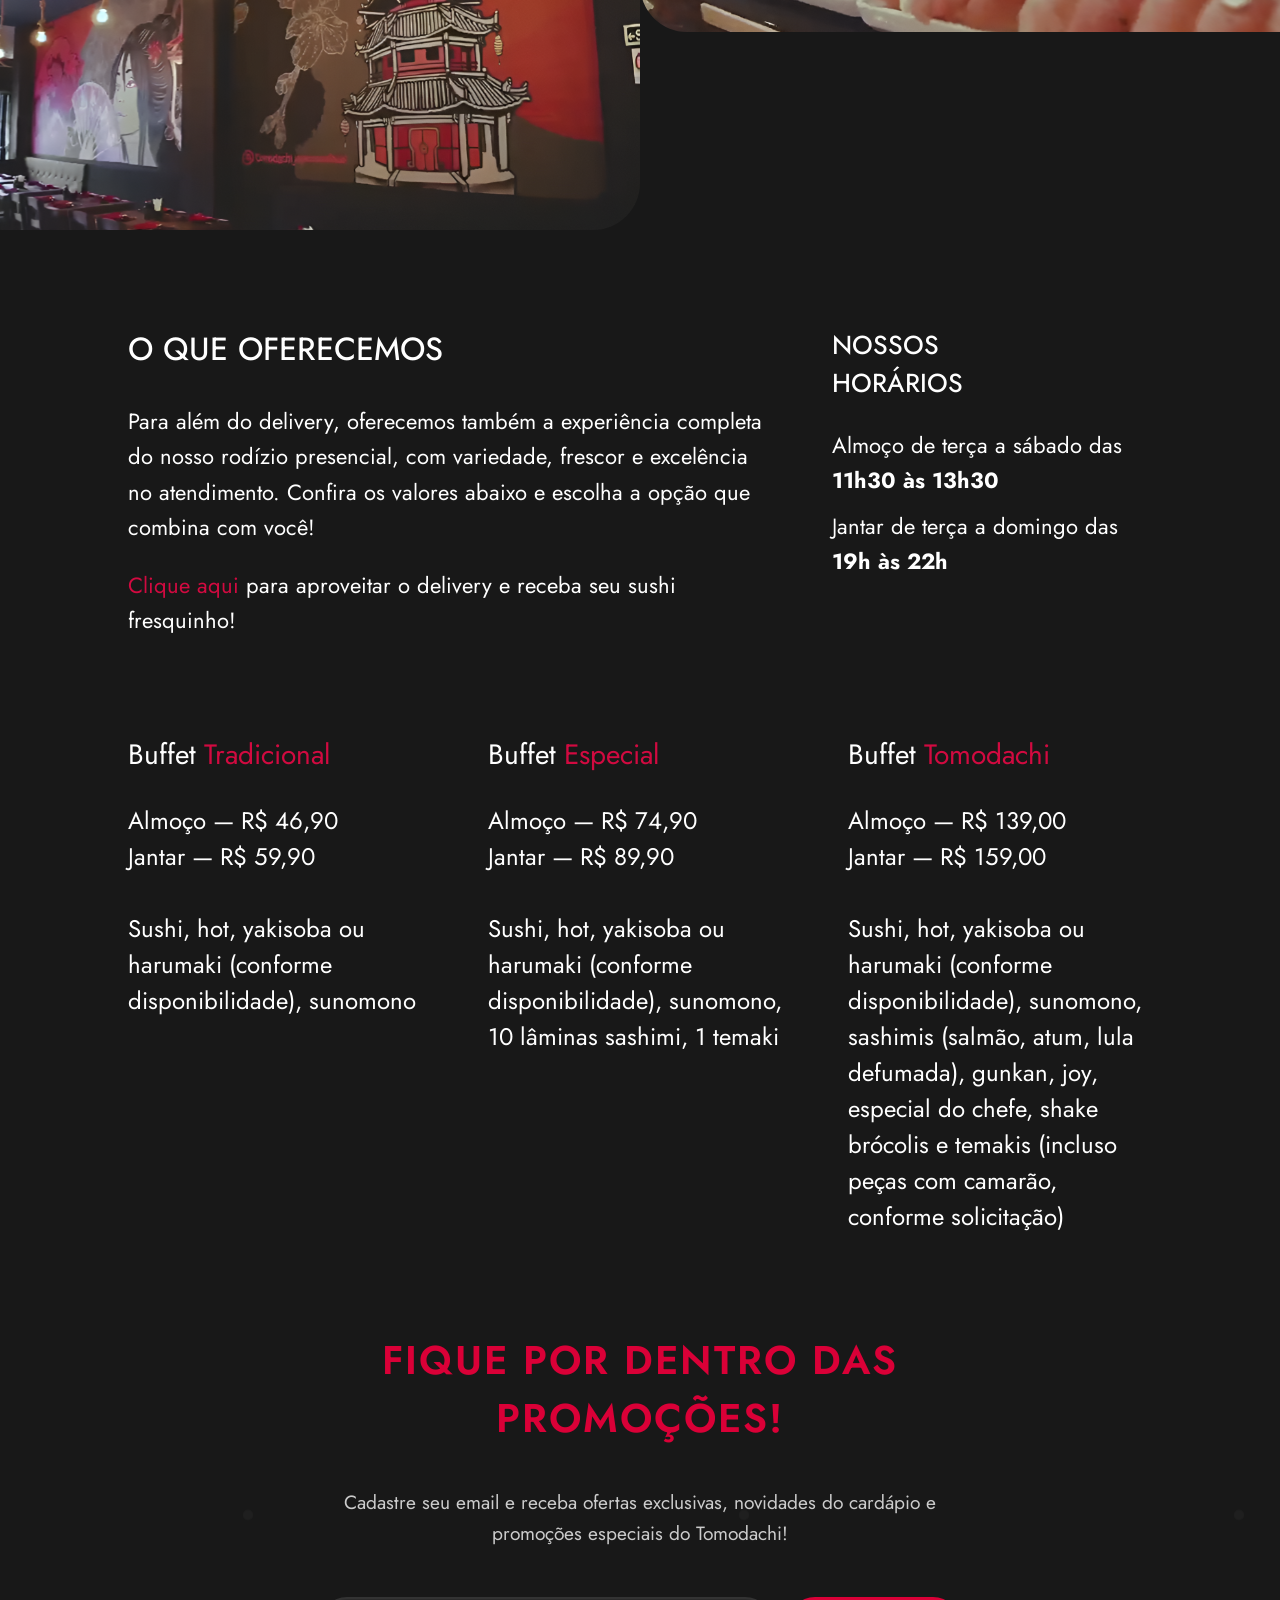
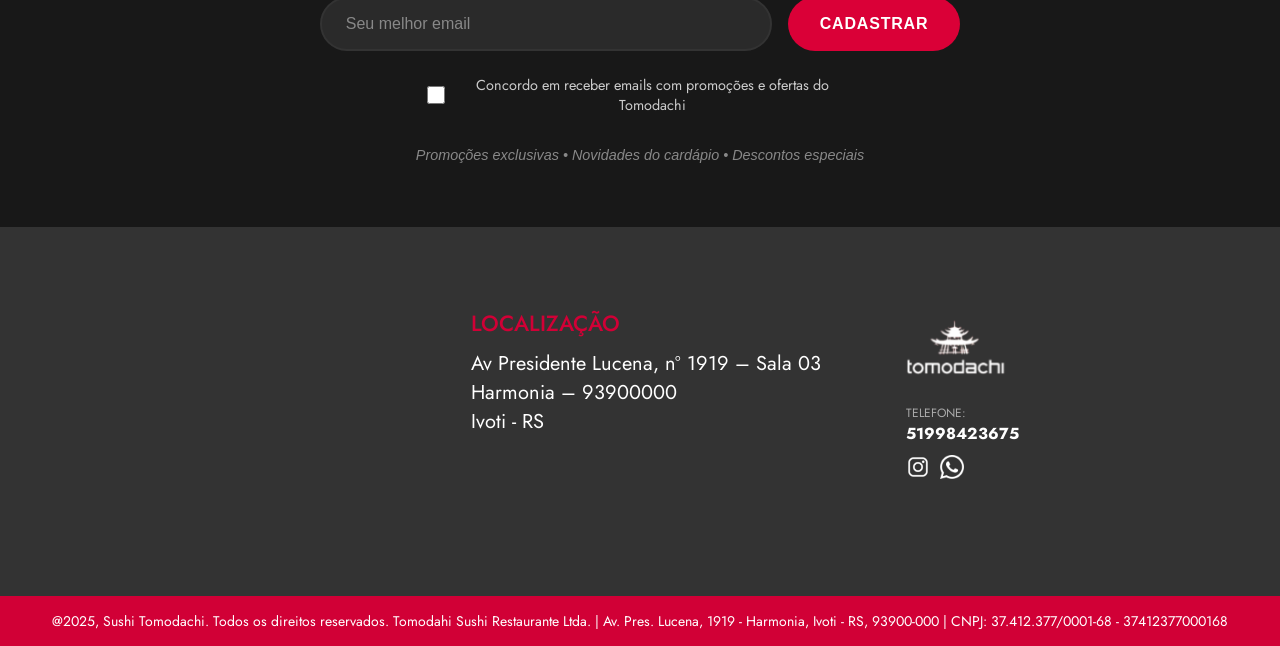
==== commit ae105ce3: "Add files via upload" ====
--- a/index.html
+++ b/index.html
@@ -142,7 +142,7 @@
           </div>
         </form>
         <p class="newsletter__info">
-          ✨ Promoções exclusivas • 🍣 Novidades do cardápio • 💰 Descontos especiais
+          Promoções exclusivas • Novidades do cardápio • Descontos especiais
         </p>
       </div>
     </div>
--- a/styles/footer.css
+++ b/styles/footer.css
@@ -2,7 +2,7 @@
   background-color: #333;
   color: white;
   padding: 40px 20px 0;
-  margin-top: 10em;
+  margin-top: 4em;
 }
 
 .rodape-conteudo {
--- a/styles/pedidos.css
+++ b/styles/pedidos.css
@@ -60,10 +60,13 @@
 }
 
 .cardapio__item img {
-  width: 100%;
+  width: 200px; /* largura fixa */
+  height: 200px; /* altura fixa */
+  object-fit: contain; /* mantém a proporção e não corta a imagem */
   border-radius: 8px;
   margin-bottom: 1em;
 }
+
 
 .cardapio__item h3 {
   margin: 0.5em 0;
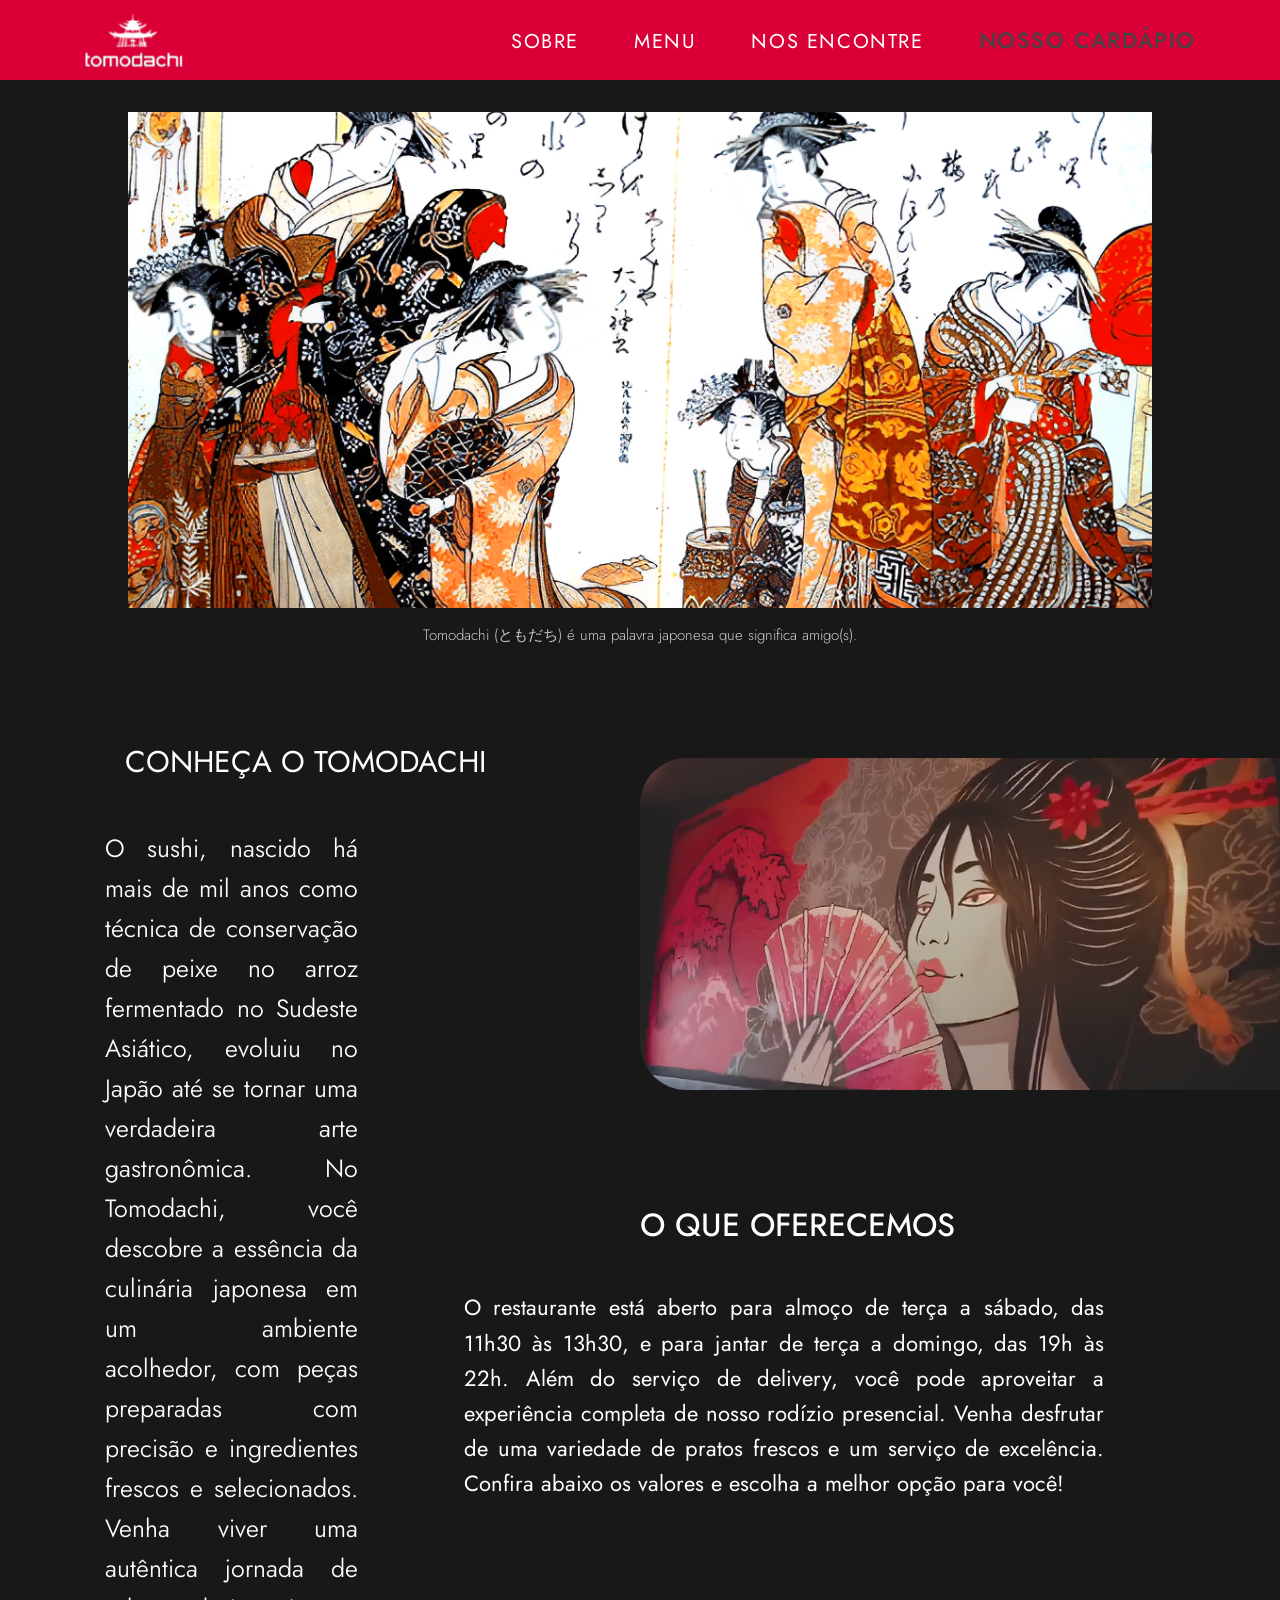
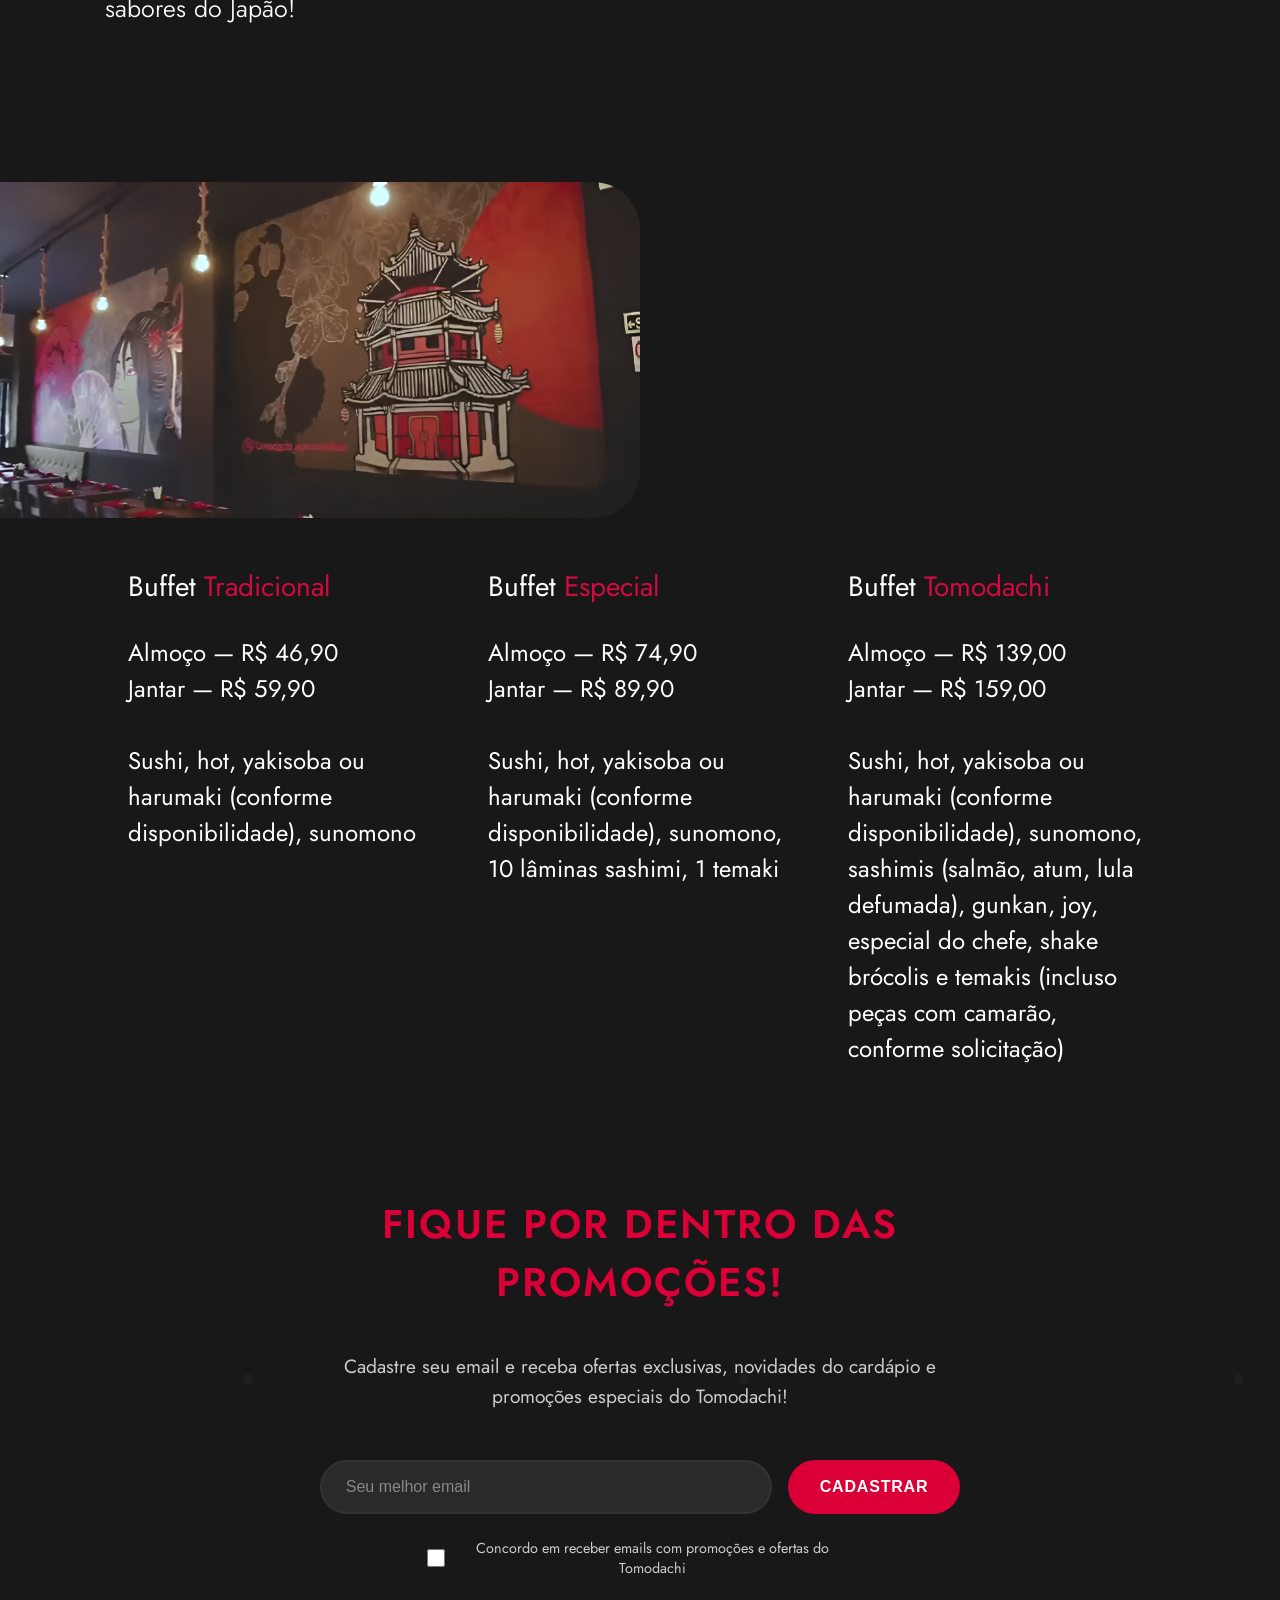
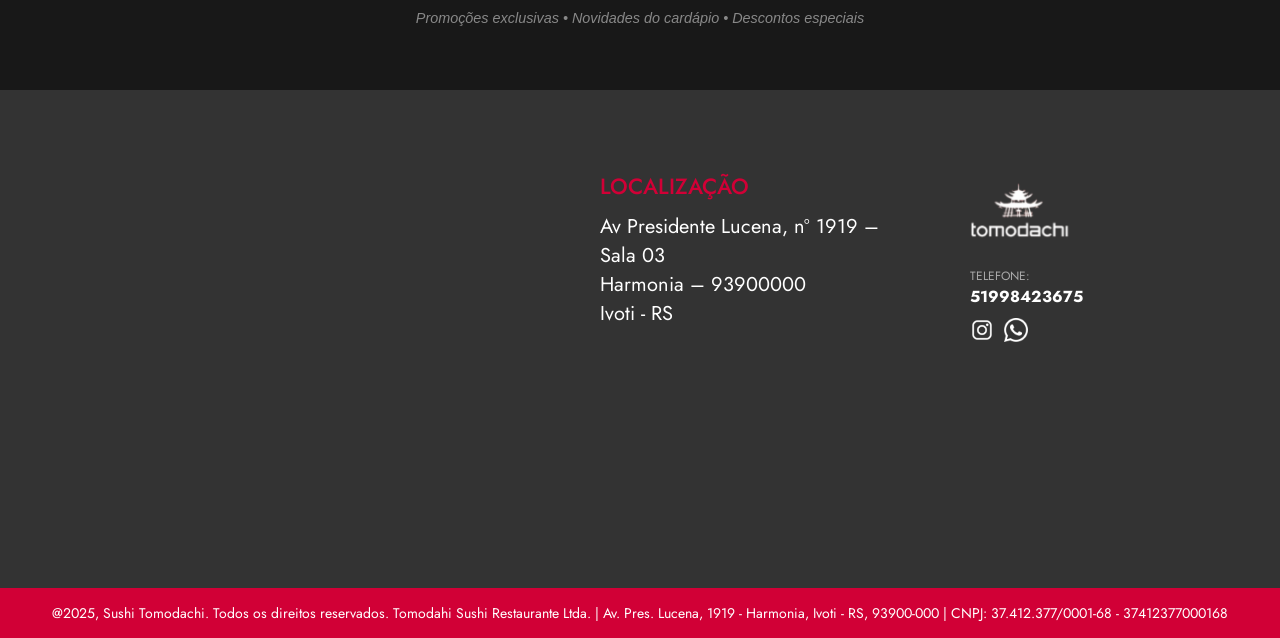
==== commit 524823bb: "grandes ajustes no layout joia" ====
--- a/index.html
+++ b/index.html
@@ -1,317 +1,291 @@
-<!DOCTYPE html>
-<html lang="pt-br">
-<head>
-  <meta charset="UTF-8">
-  <meta name="viewport" content="width=device-width, initial-scale=1.0">
-  <title>Tomodachi</title>
-  <link rel="stylesheet" href="styles/style.css">
-  <link rel="stylesheet" href="styles/header.css">
-  <link rel="stylesheet" href="styles/sobre..css">
-  <link rel="stylesheet" href="styles/ofertas.css">
-  <link rel="stylesheet" href="styles/buffet.css">
-  <link rel="stylesheet" href="styles/footer.css">
-  <link rel="stylesheet" href="styles/pedidos.css">
-  <link rel="stylesheet" href="styles/newsletter.css">
-</head>
-
-<body>
-
-  <header class="topo">
-    <div class="container-topo">
-      <img src="assets/Group 1.svg" alt="Logo Tomodachi" class="logo-topo">
-      <nav class="menu">
-        <a class="menu__item" href="#sobre">SOBRE</a>
-        <a class="menu__item" href="#menu">MENU</a>
-        <a class="menu__item" href="#contato">NOS ENCONTRE</a>
-        <a href="pedidos.html" class="pedido">NOSSO CARDÁPIO</a>
-      </nav>
-    </div>
-  </header>
-
-  <section class="imagem-central">
-    <img src="assets/foto_inicial.svg" alt="Arte japonesa tradicional" class="imagem-central__imagem">
-    <p class="legenda">Tomodachi (ともだち) é uma palavra japonesa que significa amigo(s).</p>
-  </section>
-
-
-  <section id="sobre" class="sobre">
-    <div class="texto">
-      <div class="sobre__texto">
-        <h2 class="sobre__titulo">CONHEÇA O TOMODACHI</h2>
-        <p class="sobre__texto__paragrafo">
-          Muito antes de se tornar uma paixão mundial, o sushi nasceu como uma técnica de conservação de peixe
-          no arroz fermentado, há mais de mil anos no Sudeste Asiático. Com o tempo, o prato evoluiu, ganhou
-          novos sabores no Japão e, hoje, representa uma verdadeira arte gastronômica que une simplicidade,
-          precisão e respeito aos ingredientes.
-        </p>
-        <p class="sobre__texto__paragrafo">
-          Descubra a verdadeira essência da culinária japonesa em um ambiente acolhedor e sofisticado. No
-          Tomodachi, cada peça é feita com ingredientes frescos e selecionados com rigor. Venha viver uma
-          jornada de sabores do Japão!
-        </p>
-      </div>
-      <img src="assets/foto_parede.svg" alt="Arte estrutura japonesa" class="texto__imagem">
-    </div>
-
-    <div class="imagens">
-      <img src="assets/fotoparedemulher.svg" alt="Arte japonesa na parede" class="imagem-superior">
-      <img src="assets/foto__sushi.svg" alt="Sushis sendo preparados" class="imagem-inferior">
-    </div>
-  </section>
-
-  
-  <section id="menu" class="ofertas">
-    <div class="ofertas__container">
-      <div class="oferecemos">
-        <h2 class="ofertas__titulo">O QUE OFERECEMOS</h2>
-        <p class="ofertas__texto">
-          Para além do delivery, oferecemos também a experiência completa do nosso rodízio presencial, com variedade,
-          frescor e excelência no atendimento. Confira os valores abaixo e escolha a opção que combina com você!
-        </p>
-
-      <br>
-      <p class="ofertas__texto">  <a class="pedidos__introducao__texto__link" href="https://tomodachi.mandarpedido.com/mobile/home">Clique aqui</a> para aproveitar o delivery e receba seu sushi fresquinho!</p>
-      </div>
-
-      <div class="horarios">
-        <h2 class="horarios__titulo">NOSSOS <br> HORÁRIOS</h2>
-        <p class="horarios__texto">Almoço de terça a sábado das <strong>11h30 às 13h30</strong></p>
-        <p class="horarios__texto">Jantar de terça a domingo das <strong>19h às 22h</strong></p>
-      </div>
-    </div>
-  </section>
-
-  <section class="section__buffets">
-    <div class="buffets">
-      <div class="buffet">
-        <h3 class="buffet__titulo">Buffet <span class="destaque">Tradicional</span></h3>
-        <p>Almoço — R$ 46,90<br>Jantar — R$ 59,90</p>
-        <p class="descricao">
-          Sushi, hot, yakisoba ou harumaki (conforme disponibilidade), sunomono
-        </p>
-      </div>
-
-      <div class="buffet">
-        <h3>Buffet <span class="destaque">Especial</span></h3>
-        <p>Almoço — R$ 74,90<br>Jantar — R$ 89,90</p>
-        <p class="descricao">
-          Sushi, hot, yakisoba ou harumaki (conforme disponibilidade), sunomono, 10 lâminas sashimi, 1 temaki
-        </p>
-      </div>
-
-      <div class="buffet">
-        <h3>Buffet <span class="destaque">Tomodachi</span></h3>
-        <p>Almoço — R$ 139,00<br>Jantar — R$ 159,00</p>
-        <p class="descricao">
-          Sushi, hot, yakisoba ou harumaki (conforme disponibilidade), sunomono, sashimis (salmão, atum, lula
-          defumada), gunkan, joy, especial do chefe, shake brócolis e temakis (incluso peças com camarão, conforme
-          solicitação)
-        </p>
-      </div>
-    </div>
-  </section>
-
-
-  <section class="newsletter">
-    <div class="newsletter__container">
-      <div class="newsletter__content">
-        <h2 class="newsletter__titulo">FIQUE POR DENTRO DAS PROMOÇÕES!</h2>
-        <p class="newsletter__descricao">
-          Cadastre seu email e receba ofertas exclusivas, novidades do cardápio e promoções especiais do Tomodachi!
-        </p>
-        <form class="newsletter__form" id="newsletterForm">
-          <div class="newsletter__input-group">
-            <input 
-              type="email" 
-              class="newsletter__input" 
-              placeholder="Seu melhor email" 
-              required
-              id="newsletterEmail"
-            >
-            <button type="submit" class="newsletter__button">
-              <span class="newsletter__button-text">CADASTRAR</span>
-            </button>
-          </div>
-          <div class="newsletter__checkbox-group">
-            <label class="newsletter__checkbox-label">
-              <input type="checkbox" class="newsletter__checkbox" required>
-              <span class="newsletter__checkbox-text">
-                Concordo em receber emails com promoções e ofertas do Tomodachi
-              </span>
-            </label>
-          </div>
-        </form>
-        <p class="newsletter__info">
-          Promoções exclusivas • Novidades do cardápio • Descontos especiais
-        </p>
-      </div>
-    </div>
-  </section>
-
-
-  <footer id="contato" class="rodape">
-    <div class="rodape-conteudo">
-      <div class="mapa">
-        <iframe src="https://www.google.com/maps/embed?pb=!1m14!1m8!1m3!1d1734.4315145844128!2d-51.163429897600764!3d-29.607667750081077!3m2!1i1024!2i768!4f13.1!3m3!1m2!1s0x9519453d069bb6f5%3A0xdf75c6a33bdf241f!2sTomodachi%20japanese%20food!5e0!3m2!1spt-BR!2sbr!4v1748306210337!5m2!1spt-BR!2sbr" width="291" height="291" style="border:0;" allowfullscreen="" loading="lazy" referrerpolicy="no-referrer-when-downgrade"></iframe>
-      </div>
-
-      <div class="endereco">
-        <h2><span class="vermelho">LOCALIZAÇÃO</span></h2>
-        <p>
-          Av Presidente Lucena, nº 1919 – Sala 03<br>
-          Harmonia – 93900000<br>
-          Ivoti - RS
-        </p>
-      </div>
-
-      <div class="contato">
-        <img src="assets/Group 2-1.svg" alt="Logo Tomodachi" class="logo">
-        <p class="telefone-label">TELEFONE:</p>
-        <p class="telefone">51998423675</p>
-        <div class="icones-sociais">
-          <a href="https://www.instagram.com/tomodachijapanesefood/"><img src="assets/instagram-icon 1.svg" alt="Instagram" class="icone"></a>
-          <a href=""><img src="assets/whatsapp-white-icon 1.svg" alt="WhatsApp" class="icone"></a>
-        </div>
-      </div>
-    </div>
-  </footer>
-
-  <section class="rodape__header">
-    <div class="rodape-final">
-      <p>
-        @2025, Sushi Tomodachi. Todos os direitos reservados.
-        Tomodahi Sushi Restaurante Ltda. |
-        Av. Pres. Lucena, 1919 - Harmonia, Ivoti - RS, 93900-000 |
-        CNPJ: 37.412.377/0001-68 - 37412377000168
-      </p>
-    </div>
-  </section>
-
-  
-  <script>
-    (function () {
-      const links = document.querySelectorAll('a[href^="#"]');
-      const header = document.querySelector('header.topo');
-
-      function getHeaderHeight() {
-        return header ? header.offsetHeight : 0;
-      }
-
-      function smoothScrollTo(targetY, duration) {
-        const startY = window.scrollY || window.pageYOffset;
-        const distance = targetY - startY;
-        const startTime = performance.now();
-
-        function easeInOutCubic(t) {
-          return t < 0.5 ? 4 * t * t * t : 1 - Math.pow(-2 * t + 2, 3) / 2;
-        }
-
-        function step(now) {
-          const elapsed = now - startTime;
-          const progress = Math.min(elapsed / duration, 1);
-          const eased = easeInOutCubic(progress);
-          window.scrollTo(0, startY + distance * eased);
-          if (elapsed < duration) requestAnimationFrame(step);
-        }
-
-        requestAnimationFrame(step);
-      }
-
-      function scrollToHash(hash) {
-        const el = document.querySelector(hash);
-        if (!el) return;
-        const offset = getHeaderHeight() + 8; // 8px de respiro
-        const rectTop = el.getBoundingClientRect().top;
-        const targetY = rectTop + window.scrollY - offset;
-        smoothScrollTo(targetY, 1200); // 1000ms
-      }
-
-      links.forEach(link => {
-        link.addEventListener('click', (e) => {
-          const hash = link.getAttribute('href');
-          if (!hash || hash === '#') return;
-          e.preventDefault();
-          scrollToHash(hash);
-          // Atualiza a hash sem pular instantaneamente
-          history.pushState(null, '', hash);
-        });
-      });
-
-      // Se a página abrir com hash na URL, faz scroll suave após carregar
-      if (location.hash) {
-        window.addEventListener('load', () => scrollToHash(location.hash));
-      }
-    })();
-
-    // Funcionalidade da Newsletter
-    document.addEventListener('DOMContentLoaded', function() {
-      const newsletterForm = document.getElementById('newsletterForm');
-      const newsletterEmail = document.getElementById('newsletterEmail');
-      const newsletterButton = document.querySelector('.newsletter__button');
-
-      if (newsletterForm) {
-        newsletterForm.addEventListener('submit', function(e) {
-          e.preventDefault();
-          
-          const email = newsletterEmail.value.trim();
-          const checkbox = document.querySelector('.newsletter__checkbox');
-          
-          // Validação básica
-          if (!email || !isValidEmail(email)) {
-            showMessage('Por favor, insira um email válido.', 'error');
-            return;
-          }
-          
-          if (!checkbox.checked) {
-            showMessage('Por favor, aceite receber emails com promoções.', 'error');
-            return;
-          }
-          
-          // Simula envio (aqui você pode integrar com seu backend)
-          newsletterButton.disabled = true;
-          newsletterButton.innerHTML = '<span class="newsletter__button-text">ENVIANDO...</span>';
-          
-          setTimeout(() => {
-            showMessage('Email cadastrado com sucesso! Você receberá nossas promoções em breve.', 'success');
-            newsletterForm.reset();
-            newsletterButton.disabled = false;
-            newsletterButton.innerHTML = '<span class="newsletter__button-text">CADASTRAR</span>';
-          }, 2000);
-        });
-      }
-      
-      // Validação de email
-      function isValidEmail(email) {
-        const emailRegex = /^[^\s@]+@[^\s@]+\.[^\s@]+$/;
-        return emailRegex.test(email);
-      }
-      
-      // Função para mostrar mensagens
-      function showMessage(message, type) {
-        // Remove mensagens anteriores
-        const existingMessage = document.querySelector('.newsletter__message');
-        if (existingMessage) {
-          existingMessage.remove();
-        }
-        
-        // Cria nova mensagem
-        const messageDiv = document.createElement('div');
-        messageDiv.className = `newsletter__message newsletter__message--${type}`;
-        messageDiv.textContent = message;
-        
-        // Insere após o formulário
-        const form = document.querySelector('.newsletter__form');
-        form.parentNode.insertBefore(messageDiv, form.nextSibling);
-        
-        // Remove a mensagem após 5 segundos
-        setTimeout(() => {
-          if (messageDiv.parentNode) {
-            messageDiv.remove();
-          }
-        }, 5000);
-      }
-    });
-  </script>
-
-</body>
-</html>
+<!DOCTYPE html>
+<html lang="pt-br">
+<head>
+  <meta charset="UTF-8">
+  <meta name="viewport" content="width=device-width, initial-scale=1.0">
+  <title>Tomodachi</title>
+  <link rel="stylesheet" href="styles/style.css">
+  <link rel="stylesheet" href="styles/header.css">
+  <link rel="stylesheet" href="styles/sobre.css">
+  <link rel="stylesheet" href="styles/ofertas.css">
+  <link rel="stylesheet" href="styles/buffet.css">
+  <link rel="stylesheet" href="styles/footer.css">
+  <link rel="stylesheet" href="styles/pedidos.css">
+  <link rel="stylesheet" href="styles/newsletter.css">
+</head>
+
+<body>
+
+  <header class="topo">
+    <div class="container-topo">
+      <img src="assets/Group 1.svg" alt="Logo Tomodachi" class="logo-topo">
+      <nav class="menu">
+        <a class="menu__item" href="#sobre">SOBRE</a>
+        <a class="menu__item" href="#menu">MENU</a>
+        <a class="menu__item" href="#contato">NOS ENCONTRE</a>
+        <a href="pedidos.html" class="pedido">NOSSO CARDÁPIO</a>
+      </nav>
+    </div>
+  </header>
+
+  <section class="imagem-central">
+    <img src="assets/foto_inicial.svg" alt="Arte japonesa tradicional" class="imagem-central__imagem">
+    <p class="legenda">Tomodachi (ともだち) é uma palavra japonesa que significa amigo(s).</p>
+  </section>
+
+
+  <section id="sobre" class="sobre">
+    <div class="texto">
+      <div class="sobre__texto">
+        <h2 class="sobre__titulo">CONHEÇA O TOMODACHI</h2>
+        <p class="sobre__texto__paragrafo">
+          O sushi, nascido há mais de mil anos como técnica de conservação de peixe no arroz fermentado no Sudeste Asiático, evoluiu no Japão até se tornar uma verdadeira arte gastronômica. No Tomodachi, você descobre a essência da culinária japonesa em um ambiente acolhedor, com peças preparadas com precisão e ingredientes frescos e selecionados. Venha viver uma autêntica jornada de sabores do Japão!
+        </p>
+      </div>
+      <img src="assets/foto_parede.svg" alt="Arte estrutura japonesa" class="texto__imagem">
+    </div>
+
+    <div class="linha__main">
+      <img src="assets/fotoparedemulher.svg" alt="Arte japonesa na parede" class="imagem-superior">
+      <h3 class="ofertas__titulo">O QUE OFERECEMOS</h3>
+      <p class="ofertas__texto">
+        O restaurante está aberto para almoço de terça a sábado, das 11h30 às 13h30, e para jantar de terça a domingo, das 19h às 22h.
+Além do serviço de delivery, você pode aproveitar a experiência completa de nosso rodízio presencial. Venha desfrutar de uma variedade de pratos frescos e um serviço de excelência. Confira abaixo os valores e escolha a melhor opção para você!
+      </p>
+    </div>
+  </section>
+
+  <section class="section__buffets">
+    <div class="buffets">
+      <div class="buffet">
+        <h3 class="buffet__titulo">Buffet <span class="destaque">Tradicional</span></h3>
+        <p>Almoço — R$ 46,90<br>Jantar — R$ 59,90</p>
+        <p class="descricao">
+          Sushi, hot, yakisoba ou harumaki (conforme disponibilidade), sunomono
+        </p>
+      </div>
+
+      <div class="buffet">
+        <h3>Buffet <span class="destaque">Especial</span></h3>
+        <p>Almoço — R$ 74,90<br>Jantar — R$ 89,90</p>
+        <p class="descricao">
+          Sushi, hot, yakisoba ou harumaki (conforme disponibilidade), sunomono, 10 lâminas sashimi, 1 temaki
+        </p>
+      </div>
+
+      <div class="buffet">
+        <h3>Buffet <span class="destaque">Tomodachi</span></h3>
+        <p>Almoço — R$ 139,00<br>Jantar — R$ 159,00</p>
+        <p class="descricao">
+          Sushi, hot, yakisoba ou harumaki (conforme disponibilidade), sunomono, sashimis (salmão, atum, lula
+          defumada), gunkan, joy, especial do chefe, shake brócolis e temakis (incluso peças com camarão, conforme
+          solicitação)
+        </p>
+      </div>
+    </div>
+  </section>
+
+
+  <section class="newsletter">
+    <div class="newsletter__container">
+      <div class="newsletter__content">
+        <h2 class="newsletter__titulo">FIQUE POR DENTRO DAS PROMOÇÕES!</h2>
+        <p class="newsletter__descricao">
+          Cadastre seu email e receba ofertas exclusivas, novidades do cardápio e promoções especiais do Tomodachi!
+        </p>
+        <form class="newsletter__form" id="newsletterForm">
+          <div class="newsletter__input-group">
+            <input 
+              type="email" 
+              class="newsletter__input" 
+              placeholder="Seu melhor email" 
+              required
+              id="newsletterEmail"
+            >
+            <button type="submit" class="newsletter__button">
+              <span class="newsletter__button-text">CADASTRAR</span>
+            </button>
+          </div>
+          <div class="newsletter__checkbox-group">
+            <label class="newsletter__checkbox-label">
+              <input type="checkbox" class="newsletter__checkbox" required>
+              <span class="newsletter__checkbox-text">
+                Concordo em receber emails com promoções e ofertas do Tomodachi
+              </span>
+            </label>
+          </div>
+        </form>
+        <p class="newsletter__info">
+          Promoções exclusivas • Novidades do cardápio • Descontos especiais
+        </p>
+      </div>
+    </div>
+  </section>
+
+
+  <footer id="contato" class="rodape">
+    <div class="rodape-conteudo">
+      <div class="mapa">
+        <iframe src="https://www.google.com/maps/embed?pb=!1m14!1m8!1m3!1d1734.4315145844128!2d-51.163429897600764!3d-29.607667750081077!3m2!1i1024!2i768!4f13.1!3m3!1m2!1s0x9519453d069bb6f5%3A0xdf75c6a33bdf241f!2sTomodachi%20japanese%20food!5e0!3m2!1spt-BR!2sbr!4v1748306210337!5m2!1spt-BR!2sbr" width="291" height="291" style="border:0;" allowfullscreen="" loading="lazy" referrerpolicy="no-referrer-when-downgrade"></iframe>
+      </div>
+
+      <div class="endereco">
+        <h2><span class="vermelho">LOCALIZAÇÃO</span></h2>
+        <p>
+          Av Presidente Lucena, nº 1919 – Sala 03<br>
+          Harmonia – 93900000<br>
+          Ivoti - RS
+        </p>
+      </div>
+
+      <div class="contato">
+        <img src="assets/Group 2-1.svg" alt="Logo Tomodachi" class="logo">
+        <p class="telefone-label">TELEFONE:</p>
+        <p class="telefone">51998423675</p>
+        <div class="icones-sociais">
+          <a href="https://www.instagram.com/tomodachijapanesefood/"><img src="assets/instagram-icon 1.svg" alt="Instagram" class="icone"></a>
+          <a href=""><img src="assets/whatsapp-white-icon 1.svg" alt="WhatsApp" class="icone"></a>
+        </div>
+      </div>
+    </div>
+  </footer>
+
+  <section class="rodape__header">
+    <div class="rodape-final">
+      <p>
+        @2025, Sushi Tomodachi. Todos os direitos reservados.
+        Tomodahi Sushi Restaurante Ltda. |
+        Av. Pres. Lucena, 1919 - Harmonia, Ivoti - RS, 93900-000 |
+        CNPJ: 37.412.377/0001-68 - 37412377000168
+      </p>
+    </div>
+  </section>
+
+  
+  <script>
+    (function () {
+      const links = document.querySelectorAll('a[href^="#"]');
+      const header = document.querySelector('header.topo');
+
+      function getHeaderHeight() {
+        return header ? header.offsetHeight : 0;
+      }
+
+      function smoothScrollTo(targetY, duration) {
+        const startY = window.scrollY || window.pageYOffset;
+        const distance = targetY - startY;
+        const startTime = performance.now();
+
+        function easeInOutCubic(t) {
+          return t < 0.5 ? 4 * t * t * t : 1 - Math.pow(-2 * t + 2, 3) / 2;
+        }
+
+        function step(now) {
+          const elapsed = now - startTime;
+          const progress = Math.min(elapsed / duration, 1);
+          const eased = easeInOutCubic(progress);
+          window.scrollTo(0, startY + distance * eased);
+          if (elapsed < duration) requestAnimationFrame(step);
+        }
+
+        requestAnimationFrame(step);
+      }
+
+      function scrollToHash(hash) {
+        const el = document.querySelector(hash);
+        if (!el) return;
+        const offset = getHeaderHeight() + 8;
+        const rectTop = el.getBoundingClientRect().top;
+        const targetY = rectTop + window.scrollY - offset;
+        smoothScrollTo(targetY, 1200);
+      }
+
+      links.forEach(link => {
+        link.addEventListener('click', (e) => {
+          const hash = link.getAttribute('href');
+          if (!hash || hash === '#') return;
+          e.preventDefault();
+          scrollToHash(hash);
+          // Atualiza a hash sem pular instantaneamente
+          history.pushState(null, '', hash);
+        });
+      });
+
+      // Se a página abrir com hash na URL, faz scroll suave após carregar
+      if (location.hash) {
+        window.addEventListener('load', () => scrollToHash(location.hash));
+      }
+    })();
+
+    // Funcionalidade da Newsletter
+    document.addEventListener('DOMContentLoaded', function() {
+      const newsletterForm = document.getElementById('newsletterForm');
+      const newsletterEmail = document.getElementById('newsletterEmail');
+      const newsletterButton = document.querySelector('.newsletter__button');
+
+      if (newsletterForm) {
+        newsletterForm.addEventListener('submit', function(e) {
+          e.preventDefault();
+          
+          const email = newsletterEmail.value.trim();
+          const checkbox = document.querySelector('.newsletter__checkbox');
+          
+          // Validação básica
+          if (!email || !isValidEmail(email)) {
+            showMessage('Por favor, insira um email válido.', 'error');
+            return;
+          }
+          
+          if (!checkbox.checked) {
+            showMessage('Por favor, aceite receber emails com promoções.', 'error');
+            return;
+          }
+          
+          // Simula envio (aqui você pode integrar com seu backend)
+          newsletterButton.disabled = true;
+          newsletterButton.innerHTML = '<span class="newsletter__button-text">ENVIANDO...</span>';
+          
+          setTimeout(() => {
+            showMessage('Email cadastrado com sucesso! Você receberá nossas promoções em breve.', 'success');
+            newsletterForm.reset();
+            newsletterButton.disabled = false;
+            newsletterButton.innerHTML = '<span class="newsletter__button-text">CADASTRAR</span>';
+          }, 2000);
+        });
+      }
+      
+      // Validação de email
+      function isValidEmail(email) {
+        const emailRegex = /^[^\s@]+@[^\s@]+\.[^\s@]+$/;
+        return emailRegex.test(email);
+      }
+      
+      // Função para mostrar mensagens
+      function showMessage(message, type) {
+        // Remove mensagens anteriores
+        const existingMessage = document.querySelector('.newsletter__message');
+        if (existingMessage) {
+          existingMessage.remove();
+        }
+        
+        // Cria nova mensagem
+        const messageDiv = document.createElement('div');
+        messageDiv.className = `newsletter__message newsletter__message--${type}`;
+        messageDiv.textContent = message;
+        
+        // Insere após o formulário
+        const form = document.querySelector('.newsletter__form');
+        form.parentNode.insertBefore(messageDiv, form.nextSibling);
+        
+        // Remove a mensagem após 5 segundos
+        setTimeout(() => {
+          if (messageDiv.parentNode) {
+            messageDiv.remove();
+          }
+        }, 5000);
+      }
+    });
+  </script>
+
+</body>
+</html>
--- a/styles/style.css
+++ b/styles/style.css
@@ -1,18 +1,61 @@
-@import url('https://fonts.googleapis.com/css2?family=Josefin+Sans:ital,wght@0,100..700;1,100..700&family=Jost:ital,wght@0,100..900;1,100..900&family=Krona+One&display=swap');
-
-:root {
-   --fonte__principal: "Jost", sans-serif;
-   --fonte__secundaria: "Josefin Sans", sans-serif;
-}
-
-* {
-    margin: 0;
-    padding: 0;
-}
-
-body {
-    background-color: 
-    #181818;
-    color: white;
-    font-family: var(--fonte__principal);
+@import url('https://fonts.googleapis.com/css2?family=Josefin+Sans:ital,wght@0,100..700;1,100..700&family=Jost:ital,wght@0,100..900;1,100..900&family=Krona+One&display=swap');
+
+:root {
+   --fonte__principal: "Jost", sans-serif;
+   --fonte__secundaria: "Josefin Sans", sans-serif;
+}
+
+* {
+    margin: 0;
+    padding: 0;
+}
+
+body {
+    background-color: 
+    #181818;
+    color: white;
+    font-family: var(--fonte__principal);
+}
+
+/* Margens responsivas para seções principais */
+@media screen and (max-width: 767px) {
+  .imagem-central {
+    padding: 0 1.5em;
+  }
+  
+  .sobre {
+    padding: 0 1.5em;
+  }
+  
+  .ofertas {
+    padding: 0 1.5em;
+  }
+}
+
+@media screen and (max-width: 480px) {
+  .imagem-central {
+    padding: 0 1em;
+  }
+  
+  .sobre {
+    padding: 0 1em;
+  }
+  
+  .ofertas {
+    padding: 0 1em;
+  }
+}
+
+@media screen and (max-width: 320px) {
+  .imagem-central {
+    padding: 0 0.8em;
+  }
+  
+  .sobre {
+    padding: 0 0.8em;
+  }
+  
+  .ofertas {
+    padding: 0 0.8em;
+  }
 }
--- a/styles/header.css
+++ b/styles/header.css
@@ -1,199 +1,199 @@
-.topo {
-  background-color: #DA0037;
-  padding: 10px 20px;
-  position: sticky;
-  top: 0;
-  z-index: 1000;
-}
-
-.container-topo {
-  display: flex;
-  justify-content: space-between;
-  align-items: center;
-  margin: 0 4em 0 4em;
-}
-
-.logo-topo {
-  width: 100px;
-}
-
- .menu__item {
-  color: white;
-  margin-left: 50px;
-  text-decoration: none;
-  font-weight: 400;
-  transition: color 0.3s;
-  font-size: 20px;
-  font-weight: 400;
-  letter-spacing: 0.1rem;
-}
-
-.menu a:hover {
-  color: black;
-}
-
-.pedido {
-  color: #444444;
-    margin-left: 50px;
-  text-decoration: none;
-  font-weight: 400;
-  transition: color 0.3s;
-  font-size: 22px;
-  font-weight: 500;
-  letter-spacing: 0.1rem;
-}
-
-
-.imagem-central__imagem {
-  max-width: 80%;
-  height: auto;
-
-  
-
- 
-}
-
-.imagem-central {
-  text-align: center;
-  margin-top: 2em;
-}
-
-
-.legenda {
-  color: #ccc;
-  font-size: 15px;
-  margin-top: 10px;
-  text-align: center;
-  font-weight: 300;
-}
-
-/* Responsividade para tablets (768px - 1024px) */
-@media screen and (max-width: 1024px) {
-  .container-topo {
-    margin: 0 2em 0 2em;
-  }
-  
-  .menu__item {
-    margin-left: 30px;
-    font-size: 18px;
-  }
-  
-  .pedido {
-    margin-left: 30px;
-    font-size: 20px;
-  }
-  
-  .imagem-central__imagem {
-    max-width: 90%;
-  }
-}
-
-/* Responsividade para dispositivos móveis grandes (481px - 767px) */
-@media screen and (max-width: 767px) {
-  .topo {
-    padding: 8px 15px;
-  }
-  
-  .container-topo {
-    margin: 0 1em 0 1em;
-    flex-direction: column;
-    gap: 15px;
-  }
-  
-  .logo-topo {
-    width: 80px;
-  }
-  
-  .menu {
-    display: flex;
-    gap: 20px;
-    flex-wrap: wrap;
-    justify-content: center;
-  }
-  
-  .menu__item {
-    margin-left: 0;
-    font-size: 16px;
-  }
-  
-  .pedido {
-    margin-left: 0;
-    font-size: 18px;
-  }
-  
-  .imagem-central__imagem {
-    max-width: 95%;
-  }
-  
-  .imagem-central {
-    margin-top: 1.5em;
-  }
-}
-
-/* Responsividade para dispositivos móveis pequenos (até 480px) */
-@media screen and (max-width: 480px) {
-  .topo {
-    padding: 6px 10px;
-  }
-  
-  .container-topo {
-    margin: 0 0.5em 0 0.5em;
-    gap: 10px;
-  }
-  
-  .logo-topo {
-    width: 70px;
-  }
-  
-  .menu {
-    gap: 15px;
-  }
-  
-  .menu__item {
-    font-size: 14px;
-  }
-  
-  .pedido {
-    font-size: 16px;
-  }
-  
-  .imagem-central__imagem {
-    max-width: 100%;
-  }
-  
-  .imagem-central {
-    margin-top: 1em;
-  }
-  
-  .legenda {
-    font-size: 13px;
-  }
-}
-
-/* Responsividade para telas muito pequenas (até 320px) */
-@media screen and (max-width: 320px) {
-  .container-topo {
-    margin: 0 0.3em 0 0.3em;
-  }
-  
-  .logo-topo {
-    width: 60px;
-  }
-  
-  .menu {
-    gap: 10px;
-  }
-  
-  .menu__item {
-    font-size: 12px;
-  }
-  
-  .pedido {
-    font-size: 14px;
-  }
-  
-  .legenda {
-    font-size: 12px;
-  }
-}
-
+.topo {
+  background-color: #DA0037;
+  padding: 10px 20px;
+  position: sticky;
+  top: 0;
+  z-index: 1000;
+}
+
+.container-topo {
+  display: flex;
+  justify-content: space-between;
+  align-items: center;
+  margin: 0 4em 0 4em;
+}
+
+.logo-topo {
+  width: 100px;
+}
+
+ .menu__item {
+  color: white;
+  margin-left: 50px;
+  text-decoration: none;
+  font-weight: 400;
+  transition: color 0.3s;
+  font-size: 20px;
+  font-weight: 400;
+  letter-spacing: 0.1rem;
+}
+
+.menu a:hover {
+  color: black;
+}
+
+.pedido {
+  color: #444444;
+    margin-left: 50px;
+  text-decoration: none;
+  font-weight: 400;
+  transition: color 0.3s;
+  font-size: 22px;
+  font-weight: 500;
+  letter-spacing: 0.1rem;
+}
+
+
+.imagem-central__imagem {
+  max-width: 80%;
+  height: auto;
+
+  
+
+ 
+}
+
+.imagem-central {
+  text-align: center;
+  margin-top: 2em;
+}
+
+
+.legenda {
+  color: #ccc;
+  font-size: 15px;
+  margin-top: 10px;
+  text-align: center;
+  font-weight: 300;
+}
+
+/* Responsividade para tablets (768px - 1024px) */
+@media screen and (max-width: 1024px) {
+  .container-topo {
+    margin: 0 2em 0 2em;
+  }
+  
+  .menu__item {
+    margin-left: 30px;
+    font-size: 18px;
+  }
+  
+  .pedido {
+    margin-left: 30px;
+    font-size: 20px;
+  }
+  
+  .imagem-central__imagem {
+    max-width: 90%;
+  }
+}
+
+/* Responsividade para dispositivos móveis grandes (481px - 767px) */
+@media screen and (max-width: 767px) {
+  .topo {
+    padding: 8px 15px;
+  }
+  
+  .container-topo {
+    margin: 0 1em 0 1em;
+    flex-direction: column;
+    gap: 15px;
+  }
+  
+  .logo-topo {
+    width: 80px;
+  }
+  
+  .menu {
+    display: flex;
+    gap: 20px;
+    flex-wrap: wrap;
+    justify-content: center;
+  }
+  
+  .menu__item {
+    margin-left: 0;
+    font-size: 16px;
+  }
+  
+  .pedido {
+    margin-left: 0;
+    font-size: 18px;
+  }
+  
+  .imagem-central__imagem {
+    max-width: 95%;
+  }
+  
+  .imagem-central {
+    margin-top: 1.5em;
+  }
+}
+
+/* Responsividade para dispositivos móveis pequenos (até 480px) */
+@media screen and (max-width: 480px) {
+  .topo {
+    padding: 6px 10px;
+  }
+  
+  .container-topo {
+    margin: 0 0.5em 0 0.5em;
+    gap: 10px;
+  }
+  
+  .logo-topo {
+    width: 70px;
+  }
+  
+  .menu {
+    gap: 15px;
+  }
+  
+  .menu__item {
+    font-size: 14px;
+  }
+  
+  .pedido {
+    font-size: 16px;
+  }
+  
+  .imagem-central__imagem {
+    max-width: 100%;
+  }
+  
+  .imagem-central {
+    margin-top: 1em;
+  }
+  
+  .legenda {
+    font-size: 13px;
+  }
+}
+
+/* Responsividade para telas muito pequenas (até 320px) */
+@media screen and (max-width: 320px) {
+  .container-topo {
+    margin: 0 0.3em 0 0.3em;
+  }
+  
+  .logo-topo {
+    width: 60px;
+  }
+  
+  .menu {
+    gap: 10px;
+  }
+  
+  .menu__item {
+    font-size: 12px;
+  }
+  
+  .pedido {
+    font-size: 14px;
+  }
+  
+  .legenda {
+    font-size: 12px;
+  }
+}
+
--- a/styles/sobre.css
+++ b/styles/sobre.css
@@ -0,0 +1,260 @@
+.sobre {
+  display: flex;
+  margin: 4em 0 3em 0;
+  max-width: 100%;
+  box-sizing: border-box;
+  padding: 0 0em;
+}
+
+.texto {
+  display: flex;
+  flex-direction: column;
+  flex: 1;
+  max-width: 100%;
+  box-sizing: border-box;
+}
+
+.sobre__titulo {
+  font-size: 30px;
+  margin-bottom: 20px;
+  font-weight: 400;
+  margin: 1em 0 1.5em 1.5em;
+  max-width: 100%;
+  word-wrap: break-word;
+}
+
+.sobre__texto__paragrafo {
+  font-size: 25px;
+  line-height: 1.6;
+  margin-bottom: 16px;
+  font-weight: 350;
+  margin: 1em 10em 5.5em 1em;
+  max-width: 100%;
+  word-wrap: break-word;
+  text-align: justify;
+}
+
+.sobre__texto {
+   margin: 0 2em 1em 5em;
+   max-width: 100%;
+   box-sizing: border-box;
+}
+
+.texto__imagem {
+  margin-left: 0;
+  max-width: 40em;
+  width: 100%;
+  height: auto;
+  object-fit: cover;
+}
+
+.linha__main {
+  max-width: 40em;
+  display: flex;
+  flex-direction: column;
+  gap: 2em;
+  margin-top: 3em;
+  flex: 1;
+  box-sizing: border-box;
+  padding: 0 0em;
+}
+
+.linha__main .ofertas__texto {
+  font-size: 22px;
+  line-height: 1.6;
+  font-weight: 400;
+  margin: -1em 2em 10em -8em;
+  text-align: justify;
+  word-wrap: break-word;
+  max-width: 100%;
+}
+
+.linha__main .imagem-superior {
+  max-width: 100%;
+  height: auto;
+  object-fit: cover;
+  margin-bottom: 1em;
+}
+
+.linha__main .pedidos__introducao__texto__link {
+  color: inherit;
+  text-decoration: underline;
+  word-break: break-word;
+}
+
+/* Estilos para a seção de horários */
+.horarios {
+  text-align: center;
+  margin: 3em auto 2em auto;
+  max-width: 100%;
+  box-sizing: border-box;
+  display: flex;
+  flex-direction: column;
+  align-items: center;
+  width: 100%;
+}
+
+/* Responsividade para tablets (768px - 1024px) */
+@media screen and (max-width: 1024px) {
+  .sobre {
+    margin: 3em 0 2em 0;
+    flex-direction: column;
+    align-items: center;
+    padding: 0 1.5em;
+  }
+  
+  .sobre__titulo {
+    font-size: 28px;
+    margin: 0.8em 0 1.2em 0;
+    text-align: center;
+  }
+  
+  .sobre__texto__paragrafo {
+    font-size: 22px;
+    margin: 0 1.5em 0.8em 0;
+    text-align: center;
+  }
+  
+  .sobre__texto {
+    margin: 0 1.5em 0.8em 2em;
+  }
+  
+  .texto__imagem {
+    max-width: 35em;
+    margin: 0 auto;
+  }
+  
+  .linha__main {
+    max-width: 35em;
+    gap: 1.5em;
+    margin-top: 2em;
+    padding: 0;
+  }
+  
+  .linha__main .ofertas__texto {
+    font-size: 20px;
+    text-align: center;
+  }
+  
+  .horarios {
+    margin: 2em auto 1.5em auto;
+  }
+}
+
+/* Responsividade para dispositivos móveis grandes (481px - 767px) */
+@media screen and (max-width: 767px) {
+  .sobre {
+    margin: 2em 0 1.5em 0;
+    padding: 0 1em;
+    flex-direction: column;
+  }
+  
+  .sobre__titulo {
+    font-size: 24px;
+    margin: 0.6em 0 1em 0;
+    text-align: center;
+  }
+  
+  .sobre__texto__paragrafo {
+    font-size: 18px;
+    margin: 0 1em 0.6em 0;
+    text-align: center;
+  }
+  
+  .sobre__texto {
+    margin: 0 1em 0.6em 1em;
+  }
+  
+  .texto__imagem {
+    max-width: 100%;
+    margin: 0 auto;
+  }
+  
+  .linha__main {
+    max-width: 100%;
+    gap: 1.5em;
+    margin-top: 2em;
+    padding: 0;
+  }
+  
+  .linha__main .ofertas__texto {
+    font-size: 18px;
+    text-align: center;
+  }
+  
+  .horarios {
+    margin: 1.5em auto 1em auto;
+  }
+}
+
+/* Responsividade para dispositivos móveis pequenos (até 480px) */
+@media screen and (max-width: 480px) {
+  .sobre {
+    margin: 1.5em 0 1em 0;
+    padding: 0 0.5em;
+  }
+  
+  .sobre__titulo {
+    font-size: 20px;
+    margin: 0.5em 0 0.8em 0;
+  }
+  
+  .sobre__texto__paragrafo {
+    font-size: 16px;
+    margin: 0 0.5em 0.5em 0;
+    line-height: 1.5;
+  }
+  
+  .sobre__texto {
+    margin: 0 0.5em 0.5em 0.5em;
+  }
+  
+  .linha__main {
+    gap: 1em;
+    margin-top: 1.5em;
+  }
+  
+  .linha__main .ofertas__texto {
+    font-size: 16px;
+  }
+  
+  .horarios {
+    margin: 1em auto 0.8em auto;
+  }
+}
+
+/* Responsividade para telas muito pequenas (até 320px) */
+@media screen and (max-width: 320px) {
+  .sobre {
+    margin: 1em 0 0.8em 0;
+    padding: 0 0.3em;
+  }
+  
+  .sobre__titulo {
+    font-size: 18px;
+    margin: 0.4em 0 0.6em 0;
+  }
+  
+  .sobre__texto__paragrafo {
+    font-size: 14px;
+    margin: 0 0.3em 0.4em 0;
+  }
+  
+  .sobre__texto {
+    margin: 0 0.3em 0.4em 0.3em;
+  }
+  
+  .linha__main {
+    gap: 0.8em;
+    margin-top: 1em;
+  }
+  
+  .linha__main .ofertas__texto {
+    font-size: 14px;
+  }
+  
+  .horarios {
+    margin: 0.8em auto 0.6em auto;
+  }
+}
+
--- a/styles/ofertas.css
+++ b/styles/ofertas.css
@@ -1,178 +1,179 @@
-.ofertas {
-  margin: 6em 8em 1em 8em;
-}
-
-.ofertas__container {
-  display: flex;
-  justify-content: space-between;
-  align-items: flex-start;
-  gap: 4em;
-}
-
-.oferecemos {
-  flex: 2;
-}
-
-.ofertas__titulo {
-  font-size: 32px;
-  font-weight: 450;
-  margin-bottom: 1em;
-}
-
-.ofertas__texto {
-  font-size: 22px;
-  line-height: 1.6;
-  font-weight: 400;
-  margin: 0;
-}
-
-.horarios {
-  flex: 1;
-  text-align: left;
-}
-
-.horarios__titulo {
-  font-size: 26px;
-  font-weight: 450;
-  margin-bottom: 1em;
-}
-
-.horarios__texto {
-  font-size: 22px;
-  line-height: 1.6;
-  font-weight: 400;
-  margin: 0 0 10px 0;
-}
-
-.horarios__texto strong {
-  font-weight: 700;
-}
-
-/* Responsividade para tablets (768px - 1024px) */
-@media screen and (max-width: 1024px) {
-  .ofertas {
-    margin: 5em 5em 1em 5em;
-  }
-  
-  .ofertas__container {
-    gap: 3em;
-  }
-  
-  .ofertas__titulo {
-    font-size: 28px;
-  }
-  
-  .ofertas__texto {
-    font-size: 20px;
-  }
-  
-  .horarios__titulo {
-    font-size: 24px;
-  }
-  
-  .horarios__texto {
-    font-size: 20px;
-  }
-}
-
-/* Responsividade para dispositivos móveis grandes (481px - 767px) */
-@media screen and (max-width: 767px) {
-  .ofertas {
-    margin: 4em 3em 1em 3em;
-  }
-  
-  .ofertas__container {
-    flex-direction: column;
-    gap: 2.5em;
-    align-items: center;
-    text-align: center;
-  }
-  
-  .oferecemos {
-    flex: 1;
-    text-align: center;
-  }
-  
-  .ofertas__titulo {
-    font-size: 24px;
-    margin-bottom: 0.8em;
-  }
-  
-  .ofertas__texto {
-    font-size: 18px;
-  }
-  
-  .horarios {
-    flex: 1;
-    text-align: center;
-  }
-  
-  .horarios__titulo {
-    font-size: 20px;
-    margin-bottom: 0.8em;
-  }
-  
-  .horarios__texto {
-    font-size: 18px;
-  }
-}
-
-/* Responsividade para dispositivos móveis pequenos (até 480px) */
-@media screen and (max-width: 480px) {
-  .ofertas {
-    margin: 3em 2em 1em 2em;
-  }
-  
-  .ofertas__container {
-    gap: 2em;
-  }
-  
-  .ofertas__titulo {
-    font-size: 20px;
-    margin-bottom: 0.6em;
-  }
-  
-  .ofertas__texto {
-    font-size: 16px;
-    line-height: 1.5;
-  }
-  
-  .horarios__titulo {
-    font-size: 18px;
-    margin-bottom: 0.6em;
-  }
-  
-  .horarios__texto {
-    font-size: 16px;
-    line-height: 1.5;
-  }
-}
-
-/* Responsividade para telas muito pequenas (até 320px) */
-@media screen and (max-width: 320px) {
-  .ofertas {
-    margin: 2.5em 1.5em 1em 1.5em;
-  }
-  
-  .ofertas__container {
-    gap: 1.5em;
-  }
-  
-  .ofertas__titulo {
-    font-size: 18px;
-    margin-bottom: 0.5em;
-  }
-  
-  .ofertas__texto {
-    font-size: 14px;
-  }
-  
-  .horarios__titulo {
-    font-size: 16px;
-    margin-bottom: 0.5em;
-  }
-  
-  .horarios__texto {
-    font-size: 14px;
-  }
-}
+.ofertas {
+  margin: 6em 8em 1em 8em;
+}
+
+.ofertas__container {
+  display: flex;
+  justify-content: space-between;
+  align-items: flex-start;
+  gap: 4em;
+}
+
+.oferecemos {
+  flex: 2;
+}
+
+.ofertas__titulo {
+  font-size: 32px;
+  font-weight: 450;
+  margin-bottom: 1em;
+  margin-top: 2em;
+}
+
+.ofertas__texto {
+  font-size: 22px;
+  line-height: 1.6;
+  font-weight: 400;
+  margin: 0;
+}
+
+.horarios {
+  flex: 1;
+  text-align: left;
+}
+
+.horarios__titulo {
+  font-size: 26px;
+  font-weight: 450;
+  margin-bottom: 1em;
+}
+
+.horarios__texto {
+  font-size: 22px;
+  line-height: 1.6;
+  font-weight: 400;
+  margin: 0 0 10px 0;
+}
+
+.horarios__texto strong {
+  font-weight: 700;
+}
+
+/* Responsividade para tablets (768px - 1024px) */
+@media screen and (max-width: 1024px) {
+  .ofertas {
+    margin: 5em 5em 1em 5em;
+  }
+  
+  .ofertas__container {
+    gap: 3em;
+  }
+  
+  .ofertas__titulo {
+    font-size: 28px;
+  }
+  
+  .ofertas__texto {
+    font-size: 20px;
+  }
+  
+  .horarios__titulo {
+    font-size: 24px;
+  }
+  
+  .horarios__texto {
+    font-size: 20px;
+  }
+}
+
+/* Responsividade para dispositivos móveis grandes (481px - 767px) */
+@media screen and (max-width: 767px) {
+  .ofertas {
+    margin: 4em 3em 1em 3em;
+  }
+  
+  .ofertas__container {
+    flex-direction: column;
+    gap: 2.5em;
+    align-items: center;
+    text-align: center;
+  }
+  
+  .oferecemos {
+    flex: 1;
+    text-align: center;
+  }
+  
+  .ofertas__titulo {
+    font-size: 24px;
+    margin-bottom: 0.8em;
+  }
+  
+  .ofertas__texto {
+    font-size: 18px;
+  }
+  
+  .horarios {
+    flex: 1;
+    text-align: center;
+  }
+  
+  .horarios__titulo {
+    font-size: 20px;
+    margin-bottom: 0.8em;
+  }
+  
+  .horarios__texto {
+    font-size: 18px;
+  }
+}
+
+/* Responsividade para dispositivos móveis pequenos (até 480px) */
+@media screen and (max-width: 480px) {
+  .ofertas {
+    margin: 3em 2em 1em 2em;
+  }
+  
+  .ofertas__container {
+    gap: 2em;
+  }
+  
+  .ofertas__titulo {
+    font-size: 20px;
+    margin-bottom: 0.6em;
+  }
+  
+  .ofertas__texto {
+    font-size: 16px;
+    line-height: 1.5;
+  }
+  
+  .horarios__titulo {
+    font-size: 18px;
+    margin-bottom: 0.6em;
+  }
+  
+  .horarios__texto {
+    font-size: 16px;
+    line-height: 1.5;
+  }
+}
+
+/* Responsividade para telas muito pequenas (até 320px) */
+@media screen and (max-width: 320px) {
+  .ofertas {
+    margin: 2.5em 1.5em 1em 1.5em;
+  }
+  
+  .ofertas__container {
+    gap: 1.5em;
+  }
+  
+  .ofertas__titulo {
+    font-size: 18px;
+    margin-bottom: 0.5em;
+  }
+  
+  .ofertas__texto {
+    font-size: 14px;
+  }
+  
+  .horarios__titulo {
+    font-size: 16px;
+    margin-bottom: 0.5em;
+  }
+  
+  .horarios__texto {
+    font-size: 14px;
+  }
+}
--- a/styles/buffet.css
+++ b/styles/buffet.css
@@ -1,162 +1,162 @@
-.section__buffets {
-margin: 6em 8em 1em 8em;
-}
-
-.buffets {
-  display: flex;
-  flex-wrap: wrap;
-  gap: 3.5em;
-  margin-top: 2em;
-}
-
-.buffet {
-  flex: 1 1 250px;
-}
-
-.buffet h3 {
-  font-size: 28px;
-  font-family: var(--fonte__principal);
-  font-weight: 400;
-  margin-bottom: 1em;
-
-}
-
-.destaque {
-  color: #d10a40;
-}
-
-.buffet p {
-  font-size: 24px;
-  line-height: 1.5;
-}
-
-.descricao {
-  margin-top: 1.5em;
-  font-size: 24px;
-}
-
-/* Responsividade para tablets (768px - 1024px) */
-@media screen and (max-width: 1024px) {
-  .section__buffets {
-    margin: 5em 5em 1em 5em;
-  }
-  
-  .buffets {
-    gap: 3em;
-    margin-top: 1.8em;
-  }
-  
-  .buffet {
-    flex: 1 1 220px;
-  }
-  
-  .buffet h3 {
-    font-size: 24px;
-    margin-bottom: 0.8em;
-  }
-  
-  .buffet p {
-    font-size: 20px;
-  }
-  
-  .descricao {
-    margin-top: 1.3em;
-    font-size: 20px;
-  }
-}
-
-/* Responsividade para dispositivos móveis grandes (481px - 767px) */
-@media screen and (max-width: 767px) {
-  .section__buffets {
-    margin: 4em 3em 1em 3em;
-  }
-  
-  .buffets {
-    gap: 2.5em;
-    margin-top: 1.5em;
-    justify-content: center;
-  }
-  
-  .buffet {
-    flex: 1 1 200px;
-    text-align: center;
-  }
-  
-  .buffet h3 {
-    font-size: 20px;
-    margin-bottom: 0.7em;
-  }
-  
-  .buffet p {
-    font-size: 18px;
-    line-height: 1.4;
-  }
-  
-  .descricao {
-    margin-top: 1.2em;
-    font-size: 18px;
-  }
-}
-
-/* Responsividade para dispositivos móveis pequenos (até 480px) */
-@media screen and (max-width: 480px) {
-  .section__buffets {
-    margin: 3em 2em 1em 2em;
-  }
-  
-  .buffets {
-    gap: 2em;
-    margin-top: 1.2em;
-  }
-  
-  .buffet {
-    flex: 1 1 100%;
-    margin-bottom: 1em;
-  }
-  
-  .buffet h3 {
-    font-size: 18px;
-    margin-bottom: 0.6em;
-  }
-  
-  .buffet p {
-    font-size: 16px;
-    line-height: 1.4;
-  }
-  
-  .descricao {
-    margin-top: 1em;
-    font-size: 16px;
-  }
-}
-
-/* Responsividade para telas muito pequenas (até 320px) */
-@media screen and (max-width: 320px) {
-  .section__buffets {
-    margin: 2.5em 1.5em 1em 1.5em;
-  }
-  
-  .buffets {
-    gap: 1.5em;
-    margin-top: 1em;
-  }
-  
-  .buffet {
-    margin-bottom: 0.8em;
-  }
-  
-  .buffet h3 {
-    font-size: 16px;
-    margin-bottom: 0.5em;
-  }
-  
-  .buffet p {
-    font-size: 14px;
-    line-height: 1.3;
-  }
-  
-  .descricao {
-    margin-top: 0.8em;
-    font-size: 14px;
-  }
+.section__buffets {
+margin: 0em 8em 4em 8em;
+}
+
+.buffets {
+  display: flex;
+  flex-wrap: wrap;
+  gap: 3.5em;
+  margin-top: 2em;
+}
+
+.buffet {
+  flex: 1 1 250px;
+}
+
+.buffet h3 {
+  font-size: 28px;
+  font-family: var(--fonte__principal);
+  font-weight: 400;
+  margin-bottom: 1em;
+
+}
+
+.destaque {
+  color: #d10a40;
+}
+
+.buffet p {
+  font-size: 24px;
+  line-height: 1.5;
+}
+
+.descricao {
+  margin-top: 1.5em;
+  font-size: 24px;
+}
+
+/* Responsividade para tablets (768px - 1024px) */
+@media screen and (max-width: 1024px) {
+  .section__buffets {
+    margin: 5em 5em 1em 5em;
+  }
+  
+  .buffets {
+    gap: 3em;
+    margin-top: 1.8em;
+  }
+  
+  .buffet {
+    flex: 1 1 220px;
+  }
+  
+  .buffet h3 {
+    font-size: 24px;
+    margin-bottom: 0.8em;
+  }
+  
+  .buffet p {
+    font-size: 20px;
+  }
+  
+  .descricao {
+    margin-top: 1.3em;
+    font-size: 20px;
+  }
+}
+
+/* Responsividade para dispositivos móveis grandes (481px - 767px) */
+@media screen and (max-width: 767px) {
+  .section__buffets {
+    margin: 4em 3em 1em 3em;
+  }
+  
+  .buffets {
+    gap: 2.5em;
+    margin-top: 1.5em;
+    justify-content: center;
+  }
+  
+  .buffet {
+    flex: 1 1 200px;
+    text-align: center;
+  }
+  
+  .buffet h3 {
+    font-size: 20px;
+    margin-bottom: 0.7em;
+  }
+  
+  .buffet p {
+    font-size: 18px;
+    line-height: 1.4;
+  }
+  
+  .descricao {
+    margin-top: 1.2em;
+    font-size: 18px;
+  }
+}
+
+/* Responsividade para dispositivos móveis pequenos (até 480px) */
+@media screen and (max-width: 480px) {
+  .section__buffets {
+    margin: 3em 2em 1em 2em;
+  }
+  
+  .buffets {
+    gap: 2em;
+    margin-top: 1.2em;
+  }
+  
+  .buffet {
+    flex: 1 1 100%;
+    margin-bottom: 1em;
+  }
+  
+  .buffet h3 {
+    font-size: 18px;
+    margin-bottom: 0.6em;
+  }
+  
+  .buffet p {
+    font-size: 16px;
+    line-height: 1.4;
+  }
+  
+  .descricao {
+    margin-top: 1em;
+    font-size: 16px;
+  }
+}
+
+/* Responsividade para telas muito pequenas (até 320px) */
+@media screen and (max-width: 320px) {
+  .section__buffets {
+    margin: 2.5em 1.5em 1em 1.5em;
+  }
+  
+  .buffets {
+    gap: 1.5em;
+    margin-top: 1em;
+  }
+  
+  .buffet {
+    margin-bottom: 0.8em;
+  }
+  
+  .buffet h3 {
+    font-size: 16px;
+    margin-bottom: 0.5em;
+  }
+  
+  .buffet p {
+    font-size: 14px;
+    line-height: 1.3;
+  }
+  
+  .descricao {
+    margin-top: 0.8em;
+    font-size: 14px;
+  }
 }
--- a/styles/footer.css
+++ b/styles/footer.css
@@ -18,6 +18,18 @@
  margin: 0 0 2em 5em;
   
 }
+/* mapa responsivo */
+.mapa {
+  width: 100%;
+  max-width: 420px;
+  aspect-ratio: 1 / 1;
+}
+
+.mapa iframe {
+  width: 100% !important;
+  height: 100% !important;
+  border: 0;
+}
 
 .endereco, .contato {
   flex: 1 1 200px;
@@ -83,6 +95,8 @@
   
   .mapa {
     margin: 0 0 1.5em 3em;
+    max-width: 360px;
+    aspect-ratio: 1 / 1;
   }
   
   .endereco, .contato {
@@ -115,6 +129,8 @@
   .mapa {
     margin: 0 0 1em 0;
     text-align: center;
+    max-width: 320px;
+    aspect-ratio: 1 / 1;
   }
   
   .endereco, .contato {
@@ -150,6 +166,8 @@
   
   .mapa {
     margin: 0 0 0.8em 0;
+    max-width: 280px;
+    aspect-ratio: 1 / 1;
   }
   
   .endereco, .contato {
@@ -186,6 +204,11 @@
     gap: 15px;
   }
   
+  .mapa {
+    max-width: 240px;
+    aspect-ratio: 1 / 1;
+  }
+
   .endereco, .contato {
     font-size: 12px;
   }
--- a/styles/newsletter.css
+++ b/styles/newsletter.css
@@ -82,8 +82,6 @@
 
 .newsletter__input:focus {
   border-color: #DA0037;
-  background-color: #333;
-  box-shadow: 0 0 20px rgba(218, 0, 55, 0.3);
 }
 
 .newsletter__button {
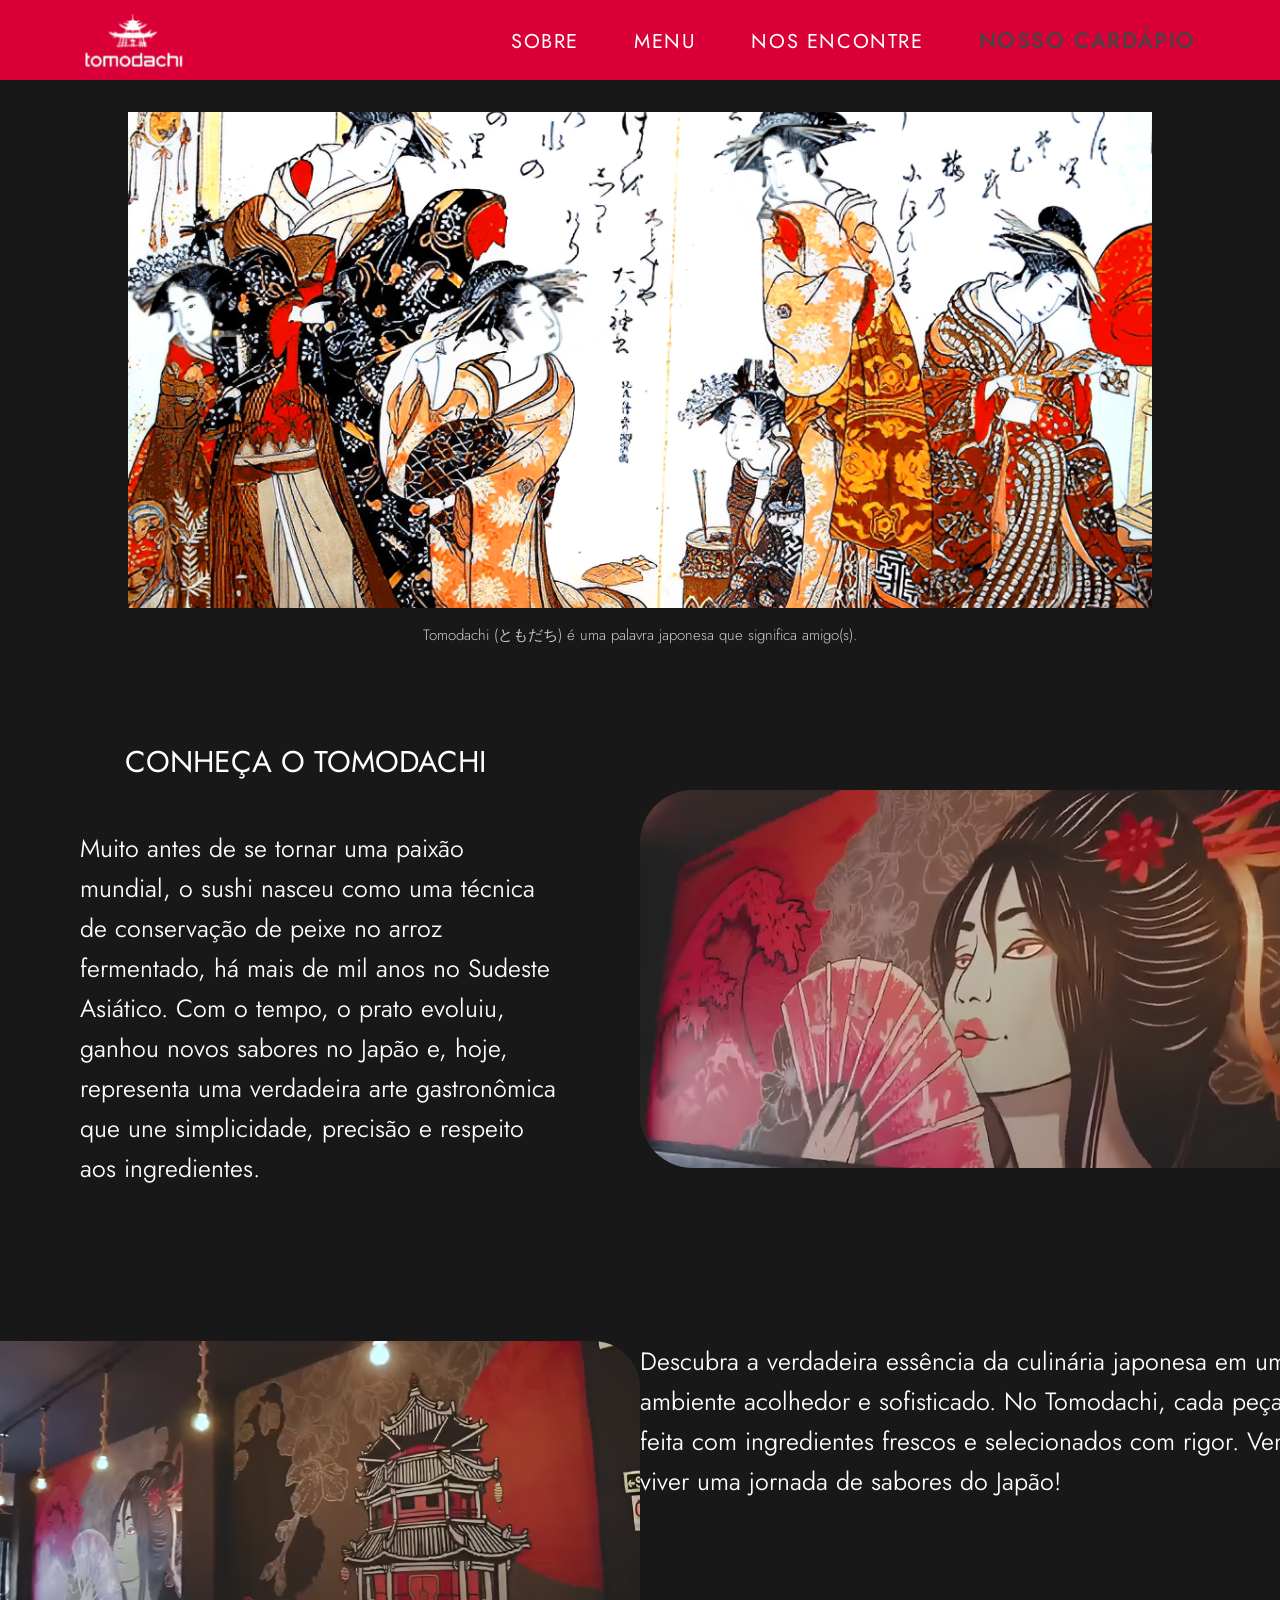
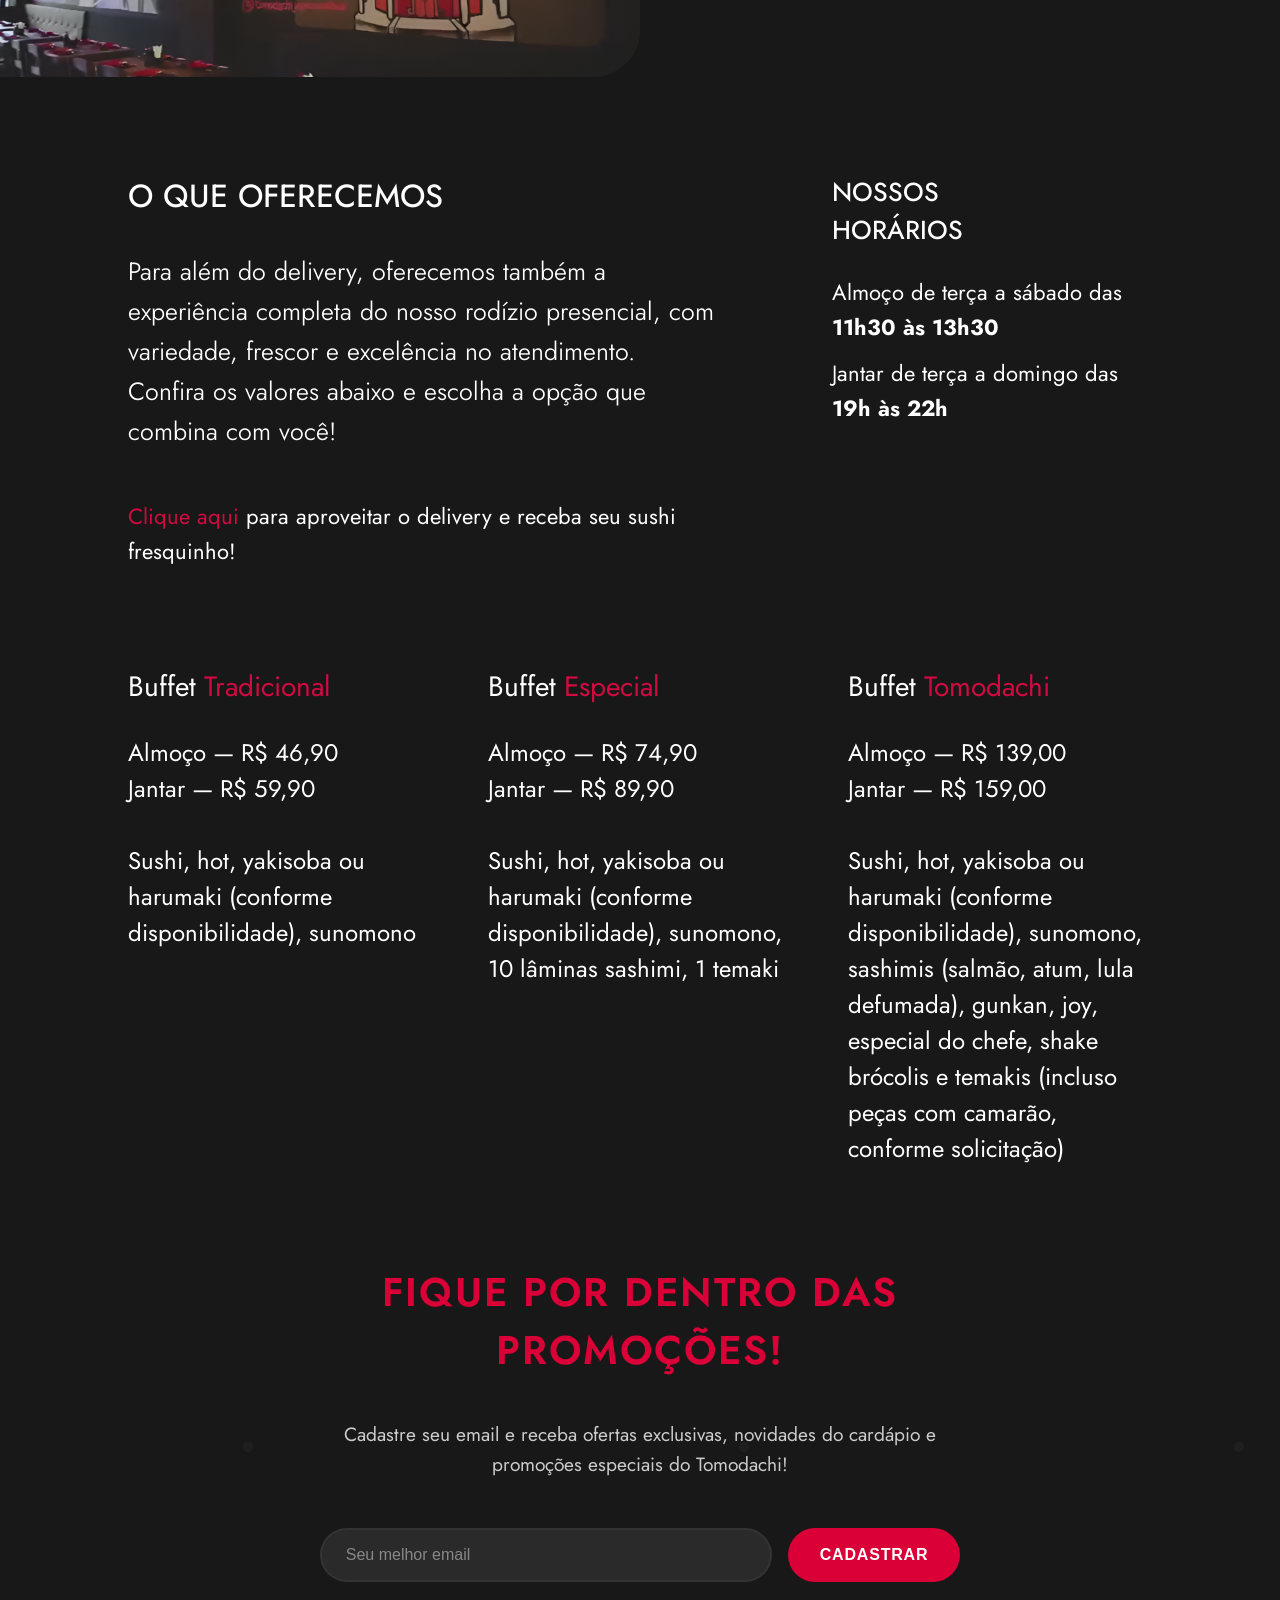
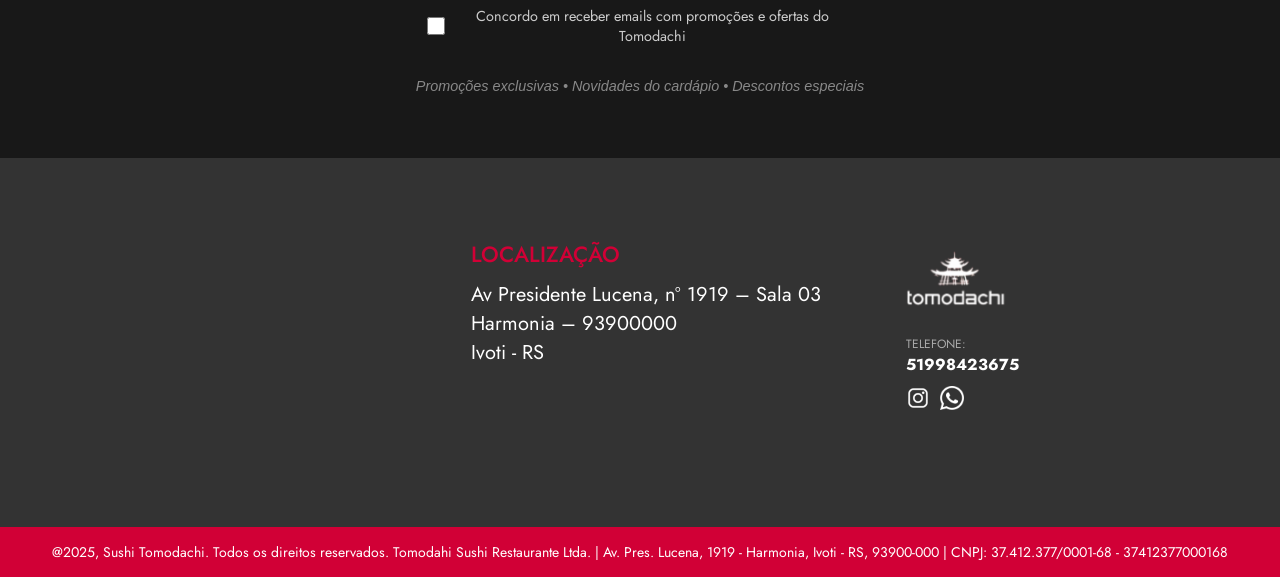
==== commit 071e9ac9: "Add files via upload" ====
--- a/index.html
+++ b/index.html
@@ -1,291 +1,316 @@
-<!DOCTYPE html>
-<html lang="pt-br">
-<head>
-  <meta charset="UTF-8">
-  <meta name="viewport" content="width=device-width, initial-scale=1.0">
-  <title>Tomodachi</title>
-  <link rel="stylesheet" href="styles/style.css">
-  <link rel="stylesheet" href="styles/header.css">
-  <link rel="stylesheet" href="styles/sobre.css">
-  <link rel="stylesheet" href="styles/ofertas.css">
-  <link rel="stylesheet" href="styles/buffet.css">
-  <link rel="stylesheet" href="styles/footer.css">
-  <link rel="stylesheet" href="styles/pedidos.css">
-  <link rel="stylesheet" href="styles/newsletter.css">
-</head>
-
-<body>
-
-  <header class="topo">
-    <div class="container-topo">
-      <img src="assets/Group 1.svg" alt="Logo Tomodachi" class="logo-topo">
-      <nav class="menu">
-        <a class="menu__item" href="#sobre">SOBRE</a>
-        <a class="menu__item" href="#menu">MENU</a>
-        <a class="menu__item" href="#contato">NOS ENCONTRE</a>
-        <a href="pedidos.html" class="pedido">NOSSO CARDÁPIO</a>
-      </nav>
-    </div>
-  </header>
-
-  <section class="imagem-central">
-    <img src="assets/foto_inicial.svg" alt="Arte japonesa tradicional" class="imagem-central__imagem">
-    <p class="legenda">Tomodachi (ともだち) é uma palavra japonesa que significa amigo(s).</p>
-  </section>
-
-
-  <section id="sobre" class="sobre">
-    <div class="texto">
-      <div class="sobre__texto">
-        <h2 class="sobre__titulo">CONHEÇA O TOMODACHI</h2>
-        <p class="sobre__texto__paragrafo">
-          O sushi, nascido há mais de mil anos como técnica de conservação de peixe no arroz fermentado no Sudeste Asiático, evoluiu no Japão até se tornar uma verdadeira arte gastronômica. No Tomodachi, você descobre a essência da culinária japonesa em um ambiente acolhedor, com peças preparadas com precisão e ingredientes frescos e selecionados. Venha viver uma autêntica jornada de sabores do Japão!
-        </p>
-      </div>
-      <img src="assets/foto_parede.svg" alt="Arte estrutura japonesa" class="texto__imagem">
-    </div>
-
-    <div class="linha__main">
-      <img src="assets/fotoparedemulher.svg" alt="Arte japonesa na parede" class="imagem-superior">
-      <h3 class="ofertas__titulo">O QUE OFERECEMOS</h3>
-      <p class="ofertas__texto">
-        O restaurante está aberto para almoço de terça a sábado, das 11h30 às 13h30, e para jantar de terça a domingo, das 19h às 22h.
-Além do serviço de delivery, você pode aproveitar a experiência completa de nosso rodízio presencial. Venha desfrutar de uma variedade de pratos frescos e um serviço de excelência. Confira abaixo os valores e escolha a melhor opção para você!
-      </p>
-    </div>
-  </section>
-
-  <section class="section__buffets">
-    <div class="buffets">
-      <div class="buffet">
-        <h3 class="buffet__titulo">Buffet <span class="destaque">Tradicional</span></h3>
-        <p>Almoço — R$ 46,90<br>Jantar — R$ 59,90</p>
-        <p class="descricao">
-          Sushi, hot, yakisoba ou harumaki (conforme disponibilidade), sunomono
-        </p>
-      </div>
-
-      <div class="buffet">
-        <h3>Buffet <span class="destaque">Especial</span></h3>
-        <p>Almoço — R$ 74,90<br>Jantar — R$ 89,90</p>
-        <p class="descricao">
-          Sushi, hot, yakisoba ou harumaki (conforme disponibilidade), sunomono, 10 lâminas sashimi, 1 temaki
-        </p>
-      </div>
-
-      <div class="buffet">
-        <h3>Buffet <span class="destaque">Tomodachi</span></h3>
-        <p>Almoço — R$ 139,00<br>Jantar — R$ 159,00</p>
-        <p class="descricao">
-          Sushi, hot, yakisoba ou harumaki (conforme disponibilidade), sunomono, sashimis (salmão, atum, lula
-          defumada), gunkan, joy, especial do chefe, shake brócolis e temakis (incluso peças com camarão, conforme
-          solicitação)
-        </p>
-      </div>
-    </div>
-  </section>
-
-
-  <section class="newsletter">
-    <div class="newsletter__container">
-      <div class="newsletter__content">
-        <h2 class="newsletter__titulo">FIQUE POR DENTRO DAS PROMOÇÕES!</h2>
-        <p class="newsletter__descricao">
-          Cadastre seu email e receba ofertas exclusivas, novidades do cardápio e promoções especiais do Tomodachi!
-        </p>
-        <form class="newsletter__form" id="newsletterForm">
-          <div class="newsletter__input-group">
-            <input 
-              type="email" 
-              class="newsletter__input" 
-              placeholder="Seu melhor email" 
-              required
-              id="newsletterEmail"
-            >
-            <button type="submit" class="newsletter__button">
-              <span class="newsletter__button-text">CADASTRAR</span>
-            </button>
-          </div>
-          <div class="newsletter__checkbox-group">
-            <label class="newsletter__checkbox-label">
-              <input type="checkbox" class="newsletter__checkbox" required>
-              <span class="newsletter__checkbox-text">
-                Concordo em receber emails com promoções e ofertas do Tomodachi
-              </span>
-            </label>
-          </div>
-        </form>
-        <p class="newsletter__info">
-          Promoções exclusivas • Novidades do cardápio • Descontos especiais
-        </p>
-      </div>
-    </div>
-  </section>
-
-
-  <footer id="contato" class="rodape">
-    <div class="rodape-conteudo">
-      <div class="mapa">
-        <iframe src="https://www.google.com/maps/embed?pb=!1m14!1m8!1m3!1d1734.4315145844128!2d-51.163429897600764!3d-29.607667750081077!3m2!1i1024!2i768!4f13.1!3m3!1m2!1s0x9519453d069bb6f5%3A0xdf75c6a33bdf241f!2sTomodachi%20japanese%20food!5e0!3m2!1spt-BR!2sbr!4v1748306210337!5m2!1spt-BR!2sbr" width="291" height="291" style="border:0;" allowfullscreen="" loading="lazy" referrerpolicy="no-referrer-when-downgrade"></iframe>
-      </div>
-
-      <div class="endereco">
-        <h2><span class="vermelho">LOCALIZAÇÃO</span></h2>
-        <p>
-          Av Presidente Lucena, nº 1919 – Sala 03<br>
-          Harmonia – 93900000<br>
-          Ivoti - RS
-        </p>
-      </div>
-
-      <div class="contato">
-        <img src="assets/Group 2-1.svg" alt="Logo Tomodachi" class="logo">
-        <p class="telefone-label">TELEFONE:</p>
-        <p class="telefone">51998423675</p>
-        <div class="icones-sociais">
-          <a href="https://www.instagram.com/tomodachijapanesefood/"><img src="assets/instagram-icon 1.svg" alt="Instagram" class="icone"></a>
-          <a href=""><img src="assets/whatsapp-white-icon 1.svg" alt="WhatsApp" class="icone"></a>
-        </div>
-      </div>
-    </div>
-  </footer>
-
-  <section class="rodape__header">
-    <div class="rodape-final">
-      <p>
-        @2025, Sushi Tomodachi. Todos os direitos reservados.
-        Tomodahi Sushi Restaurante Ltda. |
-        Av. Pres. Lucena, 1919 - Harmonia, Ivoti - RS, 93900-000 |
-        CNPJ: 37.412.377/0001-68 - 37412377000168
-      </p>
-    </div>
-  </section>
-
-  
-  <script>
-    (function () {
-      const links = document.querySelectorAll('a[href^="#"]');
-      const header = document.querySelector('header.topo');
-
-      function getHeaderHeight() {
-        return header ? header.offsetHeight : 0;
-      }
-
-      function smoothScrollTo(targetY, duration) {
-        const startY = window.scrollY || window.pageYOffset;
-        const distance = targetY - startY;
-        const startTime = performance.now();
-
-        function easeInOutCubic(t) {
-          return t < 0.5 ? 4 * t * t * t : 1 - Math.pow(-2 * t + 2, 3) / 2;
-        }
-
-        function step(now) {
-          const elapsed = now - startTime;
-          const progress = Math.min(elapsed / duration, 1);
-          const eased = easeInOutCubic(progress);
-          window.scrollTo(0, startY + distance * eased);
-          if (elapsed < duration) requestAnimationFrame(step);
-        }
-
-        requestAnimationFrame(step);
-      }
-
-      function scrollToHash(hash) {
-        const el = document.querySelector(hash);
-        if (!el) return;
-        const offset = getHeaderHeight() + 8;
-        const rectTop = el.getBoundingClientRect().top;
-        const targetY = rectTop + window.scrollY - offset;
-        smoothScrollTo(targetY, 1200);
-      }
-
-      links.forEach(link => {
-        link.addEventListener('click', (e) => {
-          const hash = link.getAttribute('href');
-          if (!hash || hash === '#') return;
-          e.preventDefault();
-          scrollToHash(hash);
-          // Atualiza a hash sem pular instantaneamente
-          history.pushState(null, '', hash);
-        });
-      });
-
-      // Se a página abrir com hash na URL, faz scroll suave após carregar
-      if (location.hash) {
-        window.addEventListener('load', () => scrollToHash(location.hash));
-      }
-    })();
-
-    // Funcionalidade da Newsletter
-    document.addEventListener('DOMContentLoaded', function() {
-      const newsletterForm = document.getElementById('newsletterForm');
-      const newsletterEmail = document.getElementById('newsletterEmail');
-      const newsletterButton = document.querySelector('.newsletter__button');
-
-      if (newsletterForm) {
-        newsletterForm.addEventListener('submit', function(e) {
-          e.preventDefault();
-          
-          const email = newsletterEmail.value.trim();
-          const checkbox = document.querySelector('.newsletter__checkbox');
-          
-          // Validação básica
-          if (!email || !isValidEmail(email)) {
-            showMessage('Por favor, insira um email válido.', 'error');
-            return;
-          }
-          
-          if (!checkbox.checked) {
-            showMessage('Por favor, aceite receber emails com promoções.', 'error');
-            return;
-          }
-          
-          // Simula envio (aqui você pode integrar com seu backend)
-          newsletterButton.disabled = true;
-          newsletterButton.innerHTML = '<span class="newsletter__button-text">ENVIANDO...</span>';
-          
-          setTimeout(() => {
-            showMessage('Email cadastrado com sucesso! Você receberá nossas promoções em breve.', 'success');
-            newsletterForm.reset();
-            newsletterButton.disabled = false;
-            newsletterButton.innerHTML = '<span class="newsletter__button-text">CADASTRAR</span>';
-          }, 2000);
-        });
-      }
-      
-      // Validação de email
-      function isValidEmail(email) {
-        const emailRegex = /^[^\s@]+@[^\s@]+\.[^\s@]+$/;
-        return emailRegex.test(email);
-      }
-      
-      // Função para mostrar mensagens
-      function showMessage(message, type) {
-        // Remove mensagens anteriores
-        const existingMessage = document.querySelector('.newsletter__message');
-        if (existingMessage) {
-          existingMessage.remove();
-        }
-        
-        // Cria nova mensagem
-        const messageDiv = document.createElement('div');
-        messageDiv.className = `newsletter__message newsletter__message--${type}`;
-        messageDiv.textContent = message;
-        
-        // Insere após o formulário
-        const form = document.querySelector('.newsletter__form');
-        form.parentNode.insertBefore(messageDiv, form.nextSibling);
-        
-        // Remove a mensagem após 5 segundos
-        setTimeout(() => {
-          if (messageDiv.parentNode) {
-            messageDiv.remove();
-          }
-        }, 5000);
-      }
-    });
-  </script>
-
-</body>
-</html>
+<!DOCTYPE html>
+<html lang="pt-br">
+<head>
+  <meta charset="UTF-8">
+  <meta name="viewport" content="width=device-width, initial-scale=1.0">
+  <title>Tomodachi</title>
+  <link rel="stylesheet" href="styles/style.css">
+  <link rel="stylesheet" href="styles/header.css">
+  <link rel="stylesheet" href="styles/sobre..css">
+  <link rel="stylesheet" href="styles/ofertas.css">
+  <link rel="stylesheet" href="styles/buffet.css">
+  <link rel="stylesheet" href="styles/footer.css">
+  <link rel="stylesheet" href="styles/pedidos.css">
+  <link rel="stylesheet" href="styles/newsletter.css">
+</head>
+
+<body>
+
+  <header class="topo">
+    <div class="container-topo">
+      <img src="assets/Group 1.svg" alt="Logo Tomodachi" class="logo-topo">
+      <nav class="menu">
+        <a class="menu__item" href="#sobre">SOBRE</a>
+        <a class="menu__item" href="#menu">MENU</a>
+        <a class="menu__item" href="#contato">NOS ENCONTRE</a>
+        <a href="pedidos.html" class="pedido">NOSSO CARDÁPIO</a>
+      </nav>
+    </div>
+  </header>
+
+  <section class="imagem-central">
+    <img src="assets/foto_inicial.svg" alt="Arte japonesa tradicional" class="imagem-central__imagem">
+    <p class="legenda">Tomodachi (ともだち) é uma palavra japonesa que significa amigo(s).</p>
+  </section>
+
+  <section id="sobre" class="sobre">
+    <div class="texto">
+      <div class="sobre__texto">
+        <h2 class="sobre__titulo">CONHEÇA O TOMODACHI</h2>
+        <p class="sobre__texto__paragrafo">
+          Muito antes de se tornar uma paixão mundial, o sushi nasceu como uma técnica de conservação de peixe
+          no arroz fermentado, há mais de mil anos no Sudeste Asiático. Com o tempo, o prato evoluiu, ganhou
+          novos sabores no Japão e, hoje, representa uma verdadeira arte gastronômica que une simplicidade,
+          precisão e respeito aos ingredientes.
+        </p>
+       
+      </div>
+      <img src="assets/foto_parede.svg" alt="Arte estrutura japonesa" class="texto__imagem">
+    </div>
+
+    <div class="imagens">
+      <img src="assets/fotoparedemulher.svg" alt="Arte japonesa na parede" class="imagem-superior">
+      <p class="sobre__texto__paragrafo2">
+        Descubra a verdadeira essência da culinária japonesa em um ambiente acolhedor e sofisticado. No
+        Tomodachi, cada peça é feita com ingredientes frescos e selecionados com rigor. Venha viver uma
+        jornada de sabores do Japão!
+      </p>
+  </div>
+  
+  </section>
+
+  <section id="menu" class="ofertas">
+    <div class="ofertas__container">
+      <div class="oferecemos">
+        <h2 class="ofertas__titulo">O QUE OFERECEMOS</h2>
+        <p class="sobre__texto__paragrafo">
+          Para além do delivery, oferecemos também a experiência completa do nosso rodízio presencial, com variedade,
+          frescor e excelência no atendimento. Confira os valores abaixo e escolha a opção que combina com você!
+        </p>
+
+      <br>
+      <p class="ofertas__texto">  <a class="pedidos__introducao__texto__link" href="https://tomodachi.mandarpedido.com/mobile/home">Clique aqui</a> para aproveitar o delivery e receba seu sushi fresquinho!</p>
+      </div>
+
+      <div class="horarios">
+        <h2 class="horarios__titulo">NOSSOS <br> HORÁRIOS</h2>
+        <p class="horarios__texto">Almoço de terça a sábado das <strong>11h30 às 13h30</strong></p>
+        <p class="horarios__texto">Jantar de terça a domingo das <strong>19h às 22h</strong></p>
+      </div>
+    </div>
+  </section>
+
+  <section class="section__buffets">
+    <div class="buffets">
+      <div class="buffet">
+        <h3 class="buffet__titulo">Buffet <span class="destaque">Tradicional</span></h3>
+        <p>Almoço — R$ 46,90<br>Jantar — R$ 59,90</p>
+        <p class="descricao">
+          Sushi, hot, yakisoba ou harumaki (conforme disponibilidade), sunomono
+        </p>
+      </div>
+
+      <div class="buffet">
+        <h3>Buffet <span class="destaque">Especial</span></h3>
+        <p>Almoço — R$ 74,90<br>Jantar — R$ 89,90</p>
+        <p class="descricao">
+          Sushi, hot, yakisoba ou harumaki (conforme disponibilidade), sunomono, 10 lâminas sashimi, 1 temaki
+        </p>
+      </div>
+
+      <div class="buffet">
+        <h3>Buffet <span class="destaque">Tomodachi</span></h3>
+        <p>Almoço — R$ 139,00<br>Jantar — R$ 159,00</p>
+        <p class="descricao">
+          Sushi, hot, yakisoba ou harumaki (conforme disponibilidade), sunomono, sashimis (salmão, atum, lula
+          defumada), gunkan, joy, especial do chefe, shake brócolis e temakis (incluso peças com camarão, conforme
+          solicitação)
+        </p>
+      </div>
+    </div>
+  </section>
+
+
+  <section class="newsletter">
+    <div class="newsletter__container">
+      <div class="newsletter__content">
+        <h2 class="newsletter__titulo">FIQUE POR DENTRO DAS PROMOÇÕES!</h2>
+        <p class="newsletter__descricao">
+          Cadastre seu email e receba ofertas exclusivas, novidades do cardápio e promoções especiais do Tomodachi!
+        </p>
+        <form class="newsletter__form" id="newsletterForm">
+          <div class="newsletter__input-group">
+            <input 
+              type="email" 
+              class="newsletter__input" 
+              placeholder="Seu melhor email" 
+              required
+              id="newsletterEmail"
+            >
+            <button type="submit" class="newsletter__button">
+              <span class="newsletter__button-text">CADASTRAR</span>
+            </button>
+          </div>
+          <div class="newsletter__checkbox-group">
+            <label class="newsletter__checkbox-label">
+              <input type="checkbox" class="newsletter__checkbox" required>
+              <span class="newsletter__checkbox-text">
+                Concordo em receber emails com promoções e ofertas do Tomodachi
+              </span>
+            </label>
+          </div>
+        </form>
+        <p class="newsletter__info">
+          Promoções exclusivas • Novidades do cardápio • Descontos especiais
+        </p>
+      </div>
+    </div>
+  </section>
+
+
+  <footer id="contato" class="rodape">
+    <div class="rodape-conteudo">
+      <div class="mapa">
+        <iframe src="https://www.google.com/maps/embed?pb=!1m14!1m8!1m3!1d1734.4315145844128!2d-51.163429897600764!3d-29.607667750081077!3m2!1i1024!2i768!4f13.1!3m3!1m2!1s0x9519453d069bb6f5%3A0xdf75c6a33bdf241f!2sTomodachi%20japanese%20food!5e0!3m2!1spt-BR!2sbr!4v1748306210337!5m2!1spt-BR!2sbr" width="291" height="291" style="border:0;" allowfullscreen="" loading="lazy" referrerpolicy="no-referrer-when-downgrade"></iframe>
+      </div>
+
+      <div class="endereco">
+        <h2><span class="vermelho">LOCALIZAÇÃO</span></h2>
+        <p>
+          Av Presidente Lucena, nº 1919 – Sala 03<br>
+          Harmonia – 93900000<br>
+          Ivoti - RS
+        </p>
+      </div>
+
+      <div class="contato">
+        <img src="assets/Group 2-1.svg" alt="Logo Tomodachi" class="logo">
+        <p class="telefone-label">TELEFONE:</p>
+        <p class="telefone">51998423675</p>
+        <div class="icones-sociais">
+          <a href="https://www.instagram.com/tomodachijapanesefood/"><img src="assets/instagram-icon 1.svg" alt="Instagram" class="icone"></a>
+          <a href=""><img src="assets/whatsapp-white-icon 1.svg" alt="WhatsApp" class="icone"></a>
+        </div>
+      </div>
+    </div>
+  </footer>
+
+  <section class="rodape__header">
+    <div class="rodape-final">
+      <p>
+        @2025, Sushi Tomodachi. Todos os direitos reservados.
+        Tomodahi Sushi Restaurante Ltda. |
+        Av. Pres. Lucena, 1919 - Harmonia, Ivoti - RS, 93900-000 |
+        CNPJ: 37.412.377/0001-68 - 37412377000168
+      </p>
+    </div>
+  </section>
+
+  
+  <script>
+    (function () {
+      const links = document.querySelectorAll('a[href^="#"]');
+      const header = document.querySelector('header.topo');
+
+      function getHeaderHeight() {
+        return header ? header.offsetHeight : 0;
+      }
+
+      function smoothScrollTo(targetY, duration) {
+        const startY = window.scrollY || window.pageYOffset;
+        const distance = targetY - startY;
+        const startTime = performance.now();
+
+        function easeInOutCubic(t) {
+          return t < 0.5 ? 4 * t * t * t : 1 - Math.pow(-2 * t + 2, 3) / 2;
+        }
+
+        function step(now) {
+          const elapsed = now - startTime;
+          const progress = Math.min(elapsed / duration, 1);
+          const eased = easeInOutCubic(progress);
+          window.scrollTo(0, startY + distance * eased);
+          if (elapsed < duration) requestAnimationFrame(step);
+        }
+
+        requestAnimationFrame(step);
+      }
+
+      function scrollToHash(hash) {
+        const el = document.querySelector(hash);
+        if (!el) return;
+        const offset = getHeaderHeight() + 8; // 8px de respiro
+        const rectTop = el.getBoundingClientRect().top;
+        const targetY = rectTop + window.scrollY - offset;
+        smoothScrollTo(targetY, 1200); // 1000ms
+      }
+
+      links.forEach(link => {
+        link.addEventListener('click', (e) => {
+          const hash = link.getAttribute('href');
+          if (!hash || hash === '#') return;
+          e.preventDefault();
+          scrollToHash(hash);
+          // Atualiza a hash sem pular instantaneamente
+          history.pushState(null, '', hash);
+        });
+      });
+
+      // Se a página abrir com hash na URL, faz scroll suave após carregar
+      if (location.hash) {
+        window.addEventListener('load', () => scrollToHash(location.hash));
+      }
+    })();
+
+    // Funcionalidade da Newsletter
+    document.addEventListener('DOMContentLoaded', function() {
+      const newsletterForm = document.getElementById('newsletterForm');
+      const newsletterEmail = document.getElementById('newsletterEmail');
+      const newsletterButton = document.querySelector('.newsletter__button');
+
+      if (newsletterForm) {
+        newsletterForm.addEventListener('submit', function(e) {
+          e.preventDefault();
+          
+          const email = newsletterEmail.value.trim();
+          const checkbox = document.querySelector('.newsletter__checkbox');
+          
+          // Validação básica
+          if (!email || !isValidEmail(email)) {
+            showMessage('Por favor, insira um email válido.', 'error');
+            return;
+          }
+          
+          if (!checkbox.checked) {
+            showMessage('Por favor, aceite receber emails com promoções.', 'error');
+            return;
+          }
+          
+          // Simula envio (aqui você pode integrar com seu backend)
+          newsletterButton.disabled = true;
+          newsletterButton.innerHTML = '<span class="newsletter__button-text">ENVIANDO...</span>';
+          
+          setTimeout(() => {
+            showMessage('Email cadastrado com sucesso! Você receberá nossas promoções em breve.', 'success');
+            newsletterForm.reset();
+            newsletterButton.disabled = false;
+            newsletterButton.innerHTML = '<span class="newsletter__button-text">CADASTRAR</span>';
+          }, 2000);
+        });
+      }
+      
+      // Validação de email
+      function isValidEmail(email) {
+        const emailRegex = /^[^\s@]+@[^\s@]+\.[^\s@]+$/;
+        return emailRegex.test(email);
+      }
+      
+      // Função para mostrar mensagens
+      function showMessage(message, type) {
+        // Remove mensagens anteriores
+        const existingMessage = document.querySelector('.newsletter__message');
+        if (existingMessage) {
+          existingMessage.remove();
+        }
+        
+        // Cria nova mensagem
+        const messageDiv = document.createElement('div');
+        messageDiv.className = `newsletter__message newsletter__message--${type}`;
+        messageDiv.textContent = message;
+        
+        // Insere após o formulário
+        const form = document.querySelector('.newsletter__form');
+        form.parentNode.insertBefore(messageDiv, form.nextSibling);
+        
+        // Remove a mensagem após 5 segundos
+        setTimeout(() => {
+          if (messageDiv.parentNode) {
+            messageDiv.remove();
+          }
+        }, 5000);
+      }
+    });
+  </script>
+
+</body>
+</html>
--- a/styles/style.css
+++ b/styles/style.css
@@ -1,61 +1,18 @@
-@import url('https://fonts.googleapis.com/css2?family=Josefin+Sans:ital,wght@0,100..700;1,100..700&family=Jost:ital,wght@0,100..900;1,100..900&family=Krona+One&display=swap');
-
-:root {
-   --fonte__principal: "Jost", sans-serif;
-   --fonte__secundaria: "Josefin Sans", sans-serif;
-}
-
-* {
-    margin: 0;
-    padding: 0;
-}
-
-body {
-    background-color: 
-    #181818;
-    color: white;
-    font-family: var(--fonte__principal);
-}
-
-/* Margens responsivas para seções principais */
-@media screen and (max-width: 767px) {
-  .imagem-central {
-    padding: 0 1.5em;
-  }
-  
-  .sobre {
-    padding: 0 1.5em;
-  }
-  
-  .ofertas {
-    padding: 0 1.5em;
-  }
-}
-
-@media screen and (max-width: 480px) {
-  .imagem-central {
-    padding: 0 1em;
-  }
-  
-  .sobre {
-    padding: 0 1em;
-  }
-  
-  .ofertas {
-    padding: 0 1em;
-  }
-}
-
-@media screen and (max-width: 320px) {
-  .imagem-central {
-    padding: 0 0.8em;
-  }
-  
-  .sobre {
-    padding: 0 0.8em;
-  }
-  
-  .ofertas {
-    padding: 0 0.8em;
-  }
+@import url('https://fonts.googleapis.com/css2?family=Josefin+Sans:ital,wght@0,100..700;1,100..700&family=Jost:ital,wght@0,100..900;1,100..900&family=Krona+One&display=swap');
+
+:root {
+   --fonte__principal: "Jost", sans-serif;
+   --fonte__secundaria: "Josefin Sans", sans-serif;
+}
+
+* {
+    margin: 0;
+    padding: 0;
+}
+
+body {
+    background-color: 
+    #181818;
+    color: white;
+    font-family: var(--fonte__principal);
 }
--- a/styles/header.css
+++ b/styles/header.css
@@ -1,199 +1,199 @@
-.topo {
-  background-color: #DA0037;
-  padding: 10px 20px;
-  position: sticky;
-  top: 0;
-  z-index: 1000;
-}
-
-.container-topo {
-  display: flex;
-  justify-content: space-between;
-  align-items: center;
-  margin: 0 4em 0 4em;
-}
-
-.logo-topo {
-  width: 100px;
-}
-
- .menu__item {
-  color: white;
-  margin-left: 50px;
-  text-decoration: none;
-  font-weight: 400;
-  transition: color 0.3s;
-  font-size: 20px;
-  font-weight: 400;
-  letter-spacing: 0.1rem;
-}
-
-.menu a:hover {
-  color: black;
-}
-
-.pedido {
-  color: #444444;
-    margin-left: 50px;
-  text-decoration: none;
-  font-weight: 400;
-  transition: color 0.3s;
-  font-size: 22px;
-  font-weight: 500;
-  letter-spacing: 0.1rem;
-}
-
-
-.imagem-central__imagem {
-  max-width: 80%;
-  height: auto;
-
-  
-
- 
-}
-
-.imagem-central {
-  text-align: center;
-  margin-top: 2em;
-}
-
-
-.legenda {
-  color: #ccc;
-  font-size: 15px;
-  margin-top: 10px;
-  text-align: center;
-  font-weight: 300;
-}
-
-/* Responsividade para tablets (768px - 1024px) */
-@media screen and (max-width: 1024px) {
-  .container-topo {
-    margin: 0 2em 0 2em;
-  }
-  
-  .menu__item {
-    margin-left: 30px;
-    font-size: 18px;
-  }
-  
-  .pedido {
-    margin-left: 30px;
-    font-size: 20px;
-  }
-  
-  .imagem-central__imagem {
-    max-width: 90%;
-  }
-}
-
-/* Responsividade para dispositivos móveis grandes (481px - 767px) */
-@media screen and (max-width: 767px) {
-  .topo {
-    padding: 8px 15px;
-  }
-  
-  .container-topo {
-    margin: 0 1em 0 1em;
-    flex-direction: column;
-    gap: 15px;
-  }
-  
-  .logo-topo {
-    width: 80px;
-  }
-  
-  .menu {
-    display: flex;
-    gap: 20px;
-    flex-wrap: wrap;
-    justify-content: center;
-  }
-  
-  .menu__item {
-    margin-left: 0;
-    font-size: 16px;
-  }
-  
-  .pedido {
-    margin-left: 0;
-    font-size: 18px;
-  }
-  
-  .imagem-central__imagem {
-    max-width: 95%;
-  }
-  
-  .imagem-central {
-    margin-top: 1.5em;
-  }
-}
-
-/* Responsividade para dispositivos móveis pequenos (até 480px) */
-@media screen and (max-width: 480px) {
-  .topo {
-    padding: 6px 10px;
-  }
-  
-  .container-topo {
-    margin: 0 0.5em 0 0.5em;
-    gap: 10px;
-  }
-  
-  .logo-topo {
-    width: 70px;
-  }
-  
-  .menu {
-    gap: 15px;
-  }
-  
-  .menu__item {
-    font-size: 14px;
-  }
-  
-  .pedido {
-    font-size: 16px;
-  }
-  
-  .imagem-central__imagem {
-    max-width: 100%;
-  }
-  
-  .imagem-central {
-    margin-top: 1em;
-  }
-  
-  .legenda {
-    font-size: 13px;
-  }
-}
-
-/* Responsividade para telas muito pequenas (até 320px) */
-@media screen and (max-width: 320px) {
-  .container-topo {
-    margin: 0 0.3em 0 0.3em;
-  }
-  
-  .logo-topo {
-    width: 60px;
-  }
-  
-  .menu {
-    gap: 10px;
-  }
-  
-  .menu__item {
-    font-size: 12px;
-  }
-  
-  .pedido {
-    font-size: 14px;
-  }
-  
-  .legenda {
-    font-size: 12px;
-  }
-}
-
+.topo {
+  background-color: #DA0037;
+  padding: 10px 20px;
+  position: sticky;
+  top: 0;
+  z-index: 1000;
+}
+
+.container-topo {
+  display: flex;
+  justify-content: space-between;
+  align-items: center;
+  margin: 0 4em 0 4em;
+}
+
+.logo-topo {
+  width: 100px;
+}
+
+ .menu__item {
+  color: white;
+  margin-left: 50px;
+  text-decoration: none;
+  font-weight: 400;
+  transition: color 0.3s;
+  font-size: 20px;
+  font-weight: 400;
+  letter-spacing: 0.1rem;
+}
+
+.menu a:hover {
+  color: black;
+}
+
+.pedido {
+  color: #444444;
+    margin-left: 50px;
+  text-decoration: none;
+  font-weight: 400;
+  transition: color 0.3s;
+  font-size: 22px;
+  font-weight: 500;
+  letter-spacing: 0.1rem;
+}
+
+
+.imagem-central__imagem {
+  max-width: 80%;
+  height: auto;
+
+  
+
+ 
+}
+
+.imagem-central {
+  text-align: center;
+  margin-top: 2em;
+}
+
+
+.legenda {
+  color: #ccc;
+  font-size: 15px;
+  margin-top: 10px;
+  text-align: center;
+  font-weight: 300;
+}
+
+/* Responsividade para tablets (768px - 1024px) */
+@media screen and (max-width: 1024px) {
+  .container-topo {
+    margin: 0 2em 0 2em;
+  }
+  
+  .menu__item {
+    margin-left: 30px;
+    font-size: 18px;
+  }
+  
+  .pedido {
+    margin-left: 30px;
+    font-size: 20px;
+  }
+  
+  .imagem-central__imagem {
+    max-width: 90%;
+  }
+}
+
+/* Responsividade para dispositivos móveis grandes (481px - 767px) */
+@media screen and (max-width: 767px) {
+  .topo {
+    padding: 8px 15px;
+  }
+  
+  .container-topo {
+    margin: 0 1em 0 1em;
+    flex-direction: column;
+    gap: 15px;
+  }
+  
+  .logo-topo {
+    width: 80px;
+  }
+  
+  .menu {
+    display: flex;
+    gap: 20px;
+    flex-wrap: wrap;
+    justify-content: center;
+  }
+  
+  .menu__item {
+    margin-left: 0;
+    font-size: 16px;
+  }
+  
+  .pedido {
+    margin-left: 0;
+    font-size: 18px;
+  }
+  
+  .imagem-central__imagem {
+    max-width: 95%;
+  }
+  
+  .imagem-central {
+    margin-top: 1.5em;
+  }
+}
+
+/* Responsividade para dispositivos móveis pequenos (até 480px) */
+@media screen and (max-width: 480px) {
+  .topo {
+    padding: 6px 10px;
+  }
+  
+  .container-topo {
+    margin: 0 0.5em 0 0.5em;
+    gap: 10px;
+  }
+  
+  .logo-topo {
+    width: 70px;
+  }
+  
+  .menu {
+    gap: 15px;
+  }
+  
+  .menu__item {
+    font-size: 14px;
+  }
+  
+  .pedido {
+    font-size: 16px;
+  }
+  
+  .imagem-central__imagem {
+    max-width: 100%;
+  }
+  
+  .imagem-central {
+    margin-top: 1em;
+  }
+  
+  .legenda {
+    font-size: 13px;
+  }
+}
+
+/* Responsividade para telas muito pequenas (até 320px) */
+@media screen and (max-width: 320px) {
+  .container-topo {
+    margin: 0 0.3em 0 0.3em;
+  }
+  
+  .logo-topo {
+    width: 60px;
+  }
+  
+  .menu {
+    gap: 10px;
+  }
+  
+  .menu__item {
+    font-size: 12px;
+  }
+  
+  .pedido {
+    font-size: 14px;
+  }
+  
+  .legenda {
+    font-size: 12px;
+  }
+}
+
--- a/styles/sobre..css
+++ b/styles/sobre..css
@@ -0,0 +1,185 @@
+.sobre {
+  display: flex;
+  margin: 4em 0 3em 0;
+}
+
+.texto {
+  display: flex;
+  flex-direction: column;
+}
+
+.sobre__titulo {
+  font-size: 30px;
+  margin-bottom: 20px;
+  font-size: 30px;
+  font-weight: 400;
+  margin: 1em 0 1.5em 1.5em;
+
+}
+
+.sobre__texto__paragrafo {
+  font-size: 25px;
+  line-height: 1.6;
+  margin-bottom: 16px;
+  font-weight: 350;
+  margin: 0 2em 1em 0;
+
+}
+
+.sobre__texto__paragrafo2 {
+  font-size: 25px;
+  line-height: 1.6;
+  margin-bottom: 16px;
+  font-weight: 350;
+  margin: 0 0.5em 1em 0;
+
+}
+
+.sobre__texto {
+   margin: 0 2em 1em 5em;
+}
+
+.texto__imagem {
+  margin-left: 0;
+  max-width: 40em;
+  margin-top: 7em;
+}
+
+.imagens {
+  max-width: 50em;
+  display: flex;
+  flex-direction: column;
+  gap: 10.8em;
+  margin-top: 5em;
+}
+
+.ofertas__texto {
+  font-weight: 350;
+  margin: 0 2em 1em 0;;
+}
+
+/* Responsividade para tablets (768px - 1024px) */
+@media screen and (max-width: 1024px) {
+  .sobre {
+    margin: 3em 0 2em 0;
+    flex-direction: column;
+    align-items: center;
+  }
+  
+  .sobre__titulo {
+    font-size: 28px;
+    margin: 0.8em 0 1.2em 0;
+    text-align: center;
+  }
+  
+  .sobre__texto__paragrafo {
+    font-size: 22px;
+    margin: 0 1.5em 0.8em 0;
+  }
+  
+  .sobre__texto {
+    margin: 0 1.5em 0.8em 2em;
+  }
+  
+  .texto__imagem {
+    max-width: 35em;
+    margin: 0 auto;
+  }
+  
+  .imagens {
+    max-width: 45em;
+    gap: 8em;
+    margin-top: 3em;
+  }
+}
+
+/* Responsividade para dispositivos móveis grandes (481px - 767px) */
+@media screen and (max-width: 767px) {
+  .sobre {
+    margin: 2em 0 1.5em 0;
+    padding: 0 1em;
+  }
+  
+  .sobre__titulo {
+    font-size: 24px;
+    margin: 0.6em 0 1em 0;
+    text-align: center;
+  }
+  
+  .sobre__texto__paragrafo {
+    font-size: 18px;
+    margin: 0 1em 0.6em 0;
+    text-align: center;
+  }
+  
+  .sobre__texto {
+    margin: 0 1em 0.6em 1em;
+  }
+  
+  .texto__imagem {
+    max-width: 100%;
+    margin: 0 auto;
+  }
+  
+  .imagens {
+    max-width: 100%;
+    gap: 5em;
+    margin-top: 2em;
+  }
+}
+
+/* Responsividade para dispositivos móveis pequenos (até 480px) */
+@media screen and (max-width: 480px) {
+  .sobre {
+    margin: 1.5em 0 1em 0;
+    padding: 0 0.5em;
+  }
+  
+  .sobre__titulo {
+    font-size: 20px;
+    margin: 0.5em 0 0.8em 0;
+  }
+  
+  .sobre__texto__paragrafo {
+    font-size: 16px;
+    margin: 0 0.5em 0.5em 0;
+    line-height: 1.5;
+  }
+  
+  .sobre__texto {
+    margin: 0 0.5em 0.5em 0.5em;
+  }
+  
+  .imagens {
+    gap: 3em;
+    margin-top: 1.5em;
+  }
+}
+
+/* Responsividade para telas muito pequenas (até 320px) */
+@media screen and (max-width: 320px) {
+  .sobre {
+    margin: 1em 0 0.8em 0;
+    padding: 0 0.3em;
+  }
+  
+  .sobre__titulo {
+    font-size: 18px;
+    margin: 0.4em 0 0.6em 0;
+  }
+  
+  .sobre__texto__paragrafo {
+    font-size: 14px;
+    margin: 0 0.3em 0.4em 0;
+  }
+  
+  .sobre__texto {
+    margin: 0 0.3em 0.4em 0.3em;
+  }
+  
+  .imagens {
+    gap: 2em;
+    margin-top: 1em;
+  }
+}
+
--- a/styles/ofertas.css
+++ b/styles/ofertas.css
@@ -1,179 +1,178 @@
-.ofertas {
-  margin: 6em 8em 1em 8em;
-}
-
-.ofertas__container {
-  display: flex;
-  justify-content: space-between;
-  align-items: flex-start;
-  gap: 4em;
-}
-
-.oferecemos {
-  flex: 2;
-}
-
-.ofertas__titulo {
-  font-size: 32px;
-  font-weight: 450;
-  margin-bottom: 1em;
-  margin-top: 2em;
-}
-
-.ofertas__texto {
-  font-size: 22px;
-  line-height: 1.6;
-  font-weight: 400;
-  margin: 0;
-}
-
-.horarios {
-  flex: 1;
-  text-align: left;
-}
-
-.horarios__titulo {
-  font-size: 26px;
-  font-weight: 450;
-  margin-bottom: 1em;
-}
-
-.horarios__texto {
-  font-size: 22px;
-  line-height: 1.6;
-  font-weight: 400;
-  margin: 0 0 10px 0;
-}
-
-.horarios__texto strong {
-  font-weight: 700;
-}
-
-/* Responsividade para tablets (768px - 1024px) */
-@media screen and (max-width: 1024px) {
-  .ofertas {
-    margin: 5em 5em 1em 5em;
-  }
-  
-  .ofertas__container {
-    gap: 3em;
-  }
-  
-  .ofertas__titulo {
-    font-size: 28px;
-  }
-  
-  .ofertas__texto {
-    font-size: 20px;
-  }
-  
-  .horarios__titulo {
-    font-size: 24px;
-  }
-  
-  .horarios__texto {
-    font-size: 20px;
-  }
-}
-
-/* Responsividade para dispositivos móveis grandes (481px - 767px) */
-@media screen and (max-width: 767px) {
-  .ofertas {
-    margin: 4em 3em 1em 3em;
-  }
-  
-  .ofertas__container {
-    flex-direction: column;
-    gap: 2.5em;
-    align-items: center;
-    text-align: center;
-  }
-  
-  .oferecemos {
-    flex: 1;
-    text-align: center;
-  }
-  
-  .ofertas__titulo {
-    font-size: 24px;
-    margin-bottom: 0.8em;
-  }
-  
-  .ofertas__texto {
-    font-size: 18px;
-  }
-  
-  .horarios {
-    flex: 1;
-    text-align: center;
-  }
-  
-  .horarios__titulo {
-    font-size: 20px;
-    margin-bottom: 0.8em;
-  }
-  
-  .horarios__texto {
-    font-size: 18px;
-  }
-}
-
-/* Responsividade para dispositivos móveis pequenos (até 480px) */
-@media screen and (max-width: 480px) {
-  .ofertas {
-    margin: 3em 2em 1em 2em;
-  }
-  
-  .ofertas__container {
-    gap: 2em;
-  }
-  
-  .ofertas__titulo {
-    font-size: 20px;
-    margin-bottom: 0.6em;
-  }
-  
-  .ofertas__texto {
-    font-size: 16px;
-    line-height: 1.5;
-  }
-  
-  .horarios__titulo {
-    font-size: 18px;
-    margin-bottom: 0.6em;
-  }
-  
-  .horarios__texto {
-    font-size: 16px;
-    line-height: 1.5;
-  }
-}
-
-/* Responsividade para telas muito pequenas (até 320px) */
-@media screen and (max-width: 320px) {
-  .ofertas {
-    margin: 2.5em 1.5em 1em 1.5em;
-  }
-  
-  .ofertas__container {
-    gap: 1.5em;
-  }
-  
-  .ofertas__titulo {
-    font-size: 18px;
-    margin-bottom: 0.5em;
-  }
-  
-  .ofertas__texto {
-    font-size: 14px;
-  }
-  
-  .horarios__titulo {
-    font-size: 16px;
-    margin-bottom: 0.5em;
-  }
-  
-  .horarios__texto {
-    font-size: 14px;
-  }
-}
+.ofertas {
+  margin: 6em 8em 1em 8em;
+}
+
+.ofertas__container {
+  display: flex;
+  justify-content: space-between;
+  align-items: flex-start;
+  gap: 4em;
+}
+
+.oferecemos {
+  flex: 2;
+}
+
+.ofertas__titulo {
+  font-size: 32px;
+  font-weight: 450;
+  margin-bottom: 1em;
+}
+
+.ofertas__texto {
+  font-size: 22px;
+  line-height: 1.6;
+  font-weight: 400;
+  margin: 0;
+}
+
+.horarios {
+  flex: 1;
+  text-align: left;
+}
+
+.horarios__titulo {
+  font-size: 26px;
+  font-weight: 450;
+  margin-bottom: 1em;
+}
+
+.horarios__texto {
+  font-size: 22px;
+  line-height: 1.6;
+  font-weight: 400;
+  margin: 0 0 10px 0;
+}
+
+.horarios__texto strong {
+  font-weight: 700;
+}
+
+/* Responsividade para tablets (768px - 1024px) */
+@media screen and (max-width: 1024px) {
+  .ofertas {
+    margin: 5em 5em 1em 5em;
+  }
+  
+  .ofertas__container {
+    gap: 3em;
+  }
+  
+  .ofertas__titulo {
+    font-size: 28px;
+  }
+  
+  .ofertas__texto {
+    font-size: 20px;
+  }
+  
+  .horarios__titulo {
+    font-size: 24px;
+  }
+  
+  .horarios__texto {
+    font-size: 20px;
+  }
+}
+
+/* Responsividade para dispositivos móveis grandes (481px - 767px) */
+@media screen and (max-width: 767px) {
+  .ofertas {
+    margin: 4em 3em 1em 3em;
+  }
+  
+  .ofertas__container {
+    flex-direction: column;
+    gap: 2.5em;
+    align-items: center;
+    text-align: center;
+  }
+  
+  .oferecemos {
+    flex: 1;
+    text-align: center;
+  }
+  
+  .ofertas__titulo {
+    font-size: 24px;
+    margin-bottom: 0.8em;
+  }
+  
+  .ofertas__texto {
+    font-size: 18px;
+  }
+  
+  .horarios {
+    flex: 1;
+    text-align: center;
+  }
+  
+  .horarios__titulo {
+    font-size: 20px;
+    margin-bottom: 0.8em;
+  }
+  
+  .horarios__texto {
+    font-size: 18px;
+  }
+}
+
+/* Responsividade para dispositivos móveis pequenos (até 480px) */
+@media screen and (max-width: 480px) {
+  .ofertas {
+    margin: 3em 2em 1em 2em;
+  }
+  
+  .ofertas__container {
+    gap: 2em;
+  }
+  
+  .ofertas__titulo {
+    font-size: 20px;
+    margin-bottom: 0.6em;
+  }
+  
+  .ofertas__texto {
+    font-size: 16px;
+    line-height: 1.5;
+  }
+  
+  .horarios__titulo {
+    font-size: 18px;
+    margin-bottom: 0.6em;
+  }
+  
+  .horarios__texto {
+    font-size: 16px;
+    line-height: 1.5;
+  }
+}
+
+/* Responsividade para telas muito pequenas (até 320px) */
+@media screen and (max-width: 320px) {
+  .ofertas {
+    margin: 2.5em 1.5em 1em 1.5em;
+  }
+  
+  .ofertas__container {
+    gap: 1.5em;
+  }
+  
+  .ofertas__titulo {
+    font-size: 18px;
+    margin-bottom: 0.5em;
+  }
+  
+  .ofertas__texto {
+    font-size: 14px;
+  }
+  
+  .horarios__titulo {
+    font-size: 16px;
+    margin-bottom: 0.5em;
+  }
+  
+  .horarios__texto {
+    font-size: 14px;
+  }
+}
--- a/styles/buffet.css
+++ b/styles/buffet.css
@@ -1,162 +1,162 @@
-.section__buffets {
-margin: 0em 8em 4em 8em;
-}
-
-.buffets {
-  display: flex;
-  flex-wrap: wrap;
-  gap: 3.5em;
-  margin-top: 2em;
-}
-
-.buffet {
-  flex: 1 1 250px;
-}
-
-.buffet h3 {
-  font-size: 28px;
-  font-family: var(--fonte__principal);
-  font-weight: 400;
-  margin-bottom: 1em;
-
-}
-
-.destaque {
-  color: #d10a40;
-}
-
-.buffet p {
-  font-size: 24px;
-  line-height: 1.5;
-}
-
-.descricao {
-  margin-top: 1.5em;
-  font-size: 24px;
-}
-
-/* Responsividade para tablets (768px - 1024px) */
-@media screen and (max-width: 1024px) {
-  .section__buffets {
-    margin: 5em 5em 1em 5em;
-  }
-  
-  .buffets {
-    gap: 3em;
-    margin-top: 1.8em;
-  }
-  
-  .buffet {
-    flex: 1 1 220px;
-  }
-  
-  .buffet h3 {
-    font-size: 24px;
-    margin-bottom: 0.8em;
-  }
-  
-  .buffet p {
-    font-size: 20px;
-  }
-  
-  .descricao {
-    margin-top: 1.3em;
-    font-size: 20px;
-  }
-}
-
-/* Responsividade para dispositivos móveis grandes (481px - 767px) */
-@media screen and (max-width: 767px) {
-  .section__buffets {
-    margin: 4em 3em 1em 3em;
-  }
-  
-  .buffets {
-    gap: 2.5em;
-    margin-top: 1.5em;
-    justify-content: center;
-  }
-  
-  .buffet {
-    flex: 1 1 200px;
-    text-align: center;
-  }
-  
-  .buffet h3 {
-    font-size: 20px;
-    margin-bottom: 0.7em;
-  }
-  
-  .buffet p {
-    font-size: 18px;
-    line-height: 1.4;
-  }
-  
-  .descricao {
-    margin-top: 1.2em;
-    font-size: 18px;
-  }
-}
-
-/* Responsividade para dispositivos móveis pequenos (até 480px) */
-@media screen and (max-width: 480px) {
-  .section__buffets {
-    margin: 3em 2em 1em 2em;
-  }
-  
-  .buffets {
-    gap: 2em;
-    margin-top: 1.2em;
-  }
-  
-  .buffet {
-    flex: 1 1 100%;
-    margin-bottom: 1em;
-  }
-  
-  .buffet h3 {
-    font-size: 18px;
-    margin-bottom: 0.6em;
-  }
-  
-  .buffet p {
-    font-size: 16px;
-    line-height: 1.4;
-  }
-  
-  .descricao {
-    margin-top: 1em;
-    font-size: 16px;
-  }
-}
-
-/* Responsividade para telas muito pequenas (até 320px) */
-@media screen and (max-width: 320px) {
-  .section__buffets {
-    margin: 2.5em 1.5em 1em 1.5em;
-  }
-  
-  .buffets {
-    gap: 1.5em;
-    margin-top: 1em;
-  }
-  
-  .buffet {
-    margin-bottom: 0.8em;
-  }
-  
-  .buffet h3 {
-    font-size: 16px;
-    margin-bottom: 0.5em;
-  }
-  
-  .buffet p {
-    font-size: 14px;
-    line-height: 1.3;
-  }
-  
-  .descricao {
-    margin-top: 0.8em;
-    font-size: 14px;
-  }
+.section__buffets {
+margin: 6em 8em 1em 8em;
+}
+
+.buffets {
+  display: flex;
+  flex-wrap: wrap;
+  gap: 3.5em;
+  margin-top: 2em;
+}
+
+.buffet {
+  flex: 1 1 250px;
+}
+
+.buffet h3 {
+  font-size: 28px;
+  font-family: var(--fonte__principal);
+  font-weight: 400;
+  margin-bottom: 1em;
+
+}
+
+.destaque {
+  color: #d10a40;
+}
+
+.buffet p {
+  font-size: 24px;
+  line-height: 1.5;
+}
+
+.descricao {
+  margin-top: 1.5em;
+  font-size: 24px;
+}
+
+/* Responsividade para tablets (768px - 1024px) */
+@media screen and (max-width: 1024px) {
+  .section__buffets {
+    margin: 5em 5em 1em 5em;
+  }
+  
+  .buffets {
+    gap: 3em;
+    margin-top: 1.8em;
+  }
+  
+  .buffet {
+    flex: 1 1 220px;
+  }
+  
+  .buffet h3 {
+    font-size: 24px;
+    margin-bottom: 0.8em;
+  }
+  
+  .buffet p {
+    font-size: 20px;
+  }
+  
+  .descricao {
+    margin-top: 1.3em;
+    font-size: 20px;
+  }
+}
+
+/* Responsividade para dispositivos móveis grandes (481px - 767px) */
+@media screen and (max-width: 767px) {
+  .section__buffets {
+    margin: 4em 3em 1em 3em;
+  }
+  
+  .buffets {
+    gap: 2.5em;
+    margin-top: 1.5em;
+    justify-content: center;
+  }
+  
+  .buffet {
+    flex: 1 1 200px;
+    text-align: center;
+  }
+  
+  .buffet h3 {
+    font-size: 20px;
+    margin-bottom: 0.7em;
+  }
+  
+  .buffet p {
+    font-size: 18px;
+    line-height: 1.4;
+  }
+  
+  .descricao {
+    margin-top: 1.2em;
+    font-size: 18px;
+  }
+}
+
+/* Responsividade para dispositivos móveis pequenos (até 480px) */
+@media screen and (max-width: 480px) {
+  .section__buffets {
+    margin: 3em 2em 1em 2em;
+  }
+  
+  .buffets {
+    gap: 2em;
+    margin-top: 1.2em;
+  }
+  
+  .buffet {
+    flex: 1 1 100%;
+    margin-bottom: 1em;
+  }
+  
+  .buffet h3 {
+    font-size: 18px;
+    margin-bottom: 0.6em;
+  }
+  
+  .buffet p {
+    font-size: 16px;
+    line-height: 1.4;
+  }
+  
+  .descricao {
+    margin-top: 1em;
+    font-size: 16px;
+  }
+}
+
+/* Responsividade para telas muito pequenas (até 320px) */
+@media screen and (max-width: 320px) {
+  .section__buffets {
+    margin: 2.5em 1.5em 1em 1.5em;
+  }
+  
+  .buffets {
+    gap: 1.5em;
+    margin-top: 1em;
+  }
+  
+  .buffet {
+    margin-bottom: 0.8em;
+  }
+  
+  .buffet h3 {
+    font-size: 16px;
+    margin-bottom: 0.5em;
+  }
+  
+  .buffet p {
+    font-size: 14px;
+    line-height: 1.3;
+  }
+  
+  .descricao {
+    margin-top: 0.8em;
+    font-size: 14px;
+  }
 }
--- a/styles/footer.css
+++ b/styles/footer.css
@@ -18,18 +18,6 @@
  margin: 0 0 2em 5em;
   
 }
-/* mapa responsivo */
-.mapa {
-  width: 100%;
-  max-width: 420px;
-  aspect-ratio: 1 / 1;
-}
-
-.mapa iframe {
-  width: 100% !important;
-  height: 100% !important;
-  border: 0;
-}
 
 .endereco, .contato {
   flex: 1 1 200px;
@@ -95,8 +83,6 @@
   
   .mapa {
     margin: 0 0 1.5em 3em;
-    max-width: 360px;
-    aspect-ratio: 1 / 1;
   }
   
   .endereco, .contato {
@@ -129,8 +115,6 @@
   .mapa {
     margin: 0 0 1em 0;
     text-align: center;
-    max-width: 320px;
-    aspect-ratio: 1 / 1;
   }
   
   .endereco, .contato {
@@ -166,8 +150,6 @@
   
   .mapa {
     margin: 0 0 0.8em 0;
-    max-width: 280px;
-    aspect-ratio: 1 / 1;
   }
   
   .endereco, .contato {
@@ -204,11 +186,6 @@
     gap: 15px;
   }
   
-  .mapa {
-    max-width: 240px;
-    aspect-ratio: 1 / 1;
-  }
-
   .endereco, .contato {
     font-size: 12px;
   }
--- a/styles/newsletter.css
+++ b/styles/newsletter.css
@@ -82,6 +82,8 @@
 
 .newsletter__input:focus {
   border-color: #DA0037;
+  background-color: #333;
+  box-shadow: 0 0 20px rgba(218, 0, 55, 0.3);
 }
 
 .newsletter__button {
